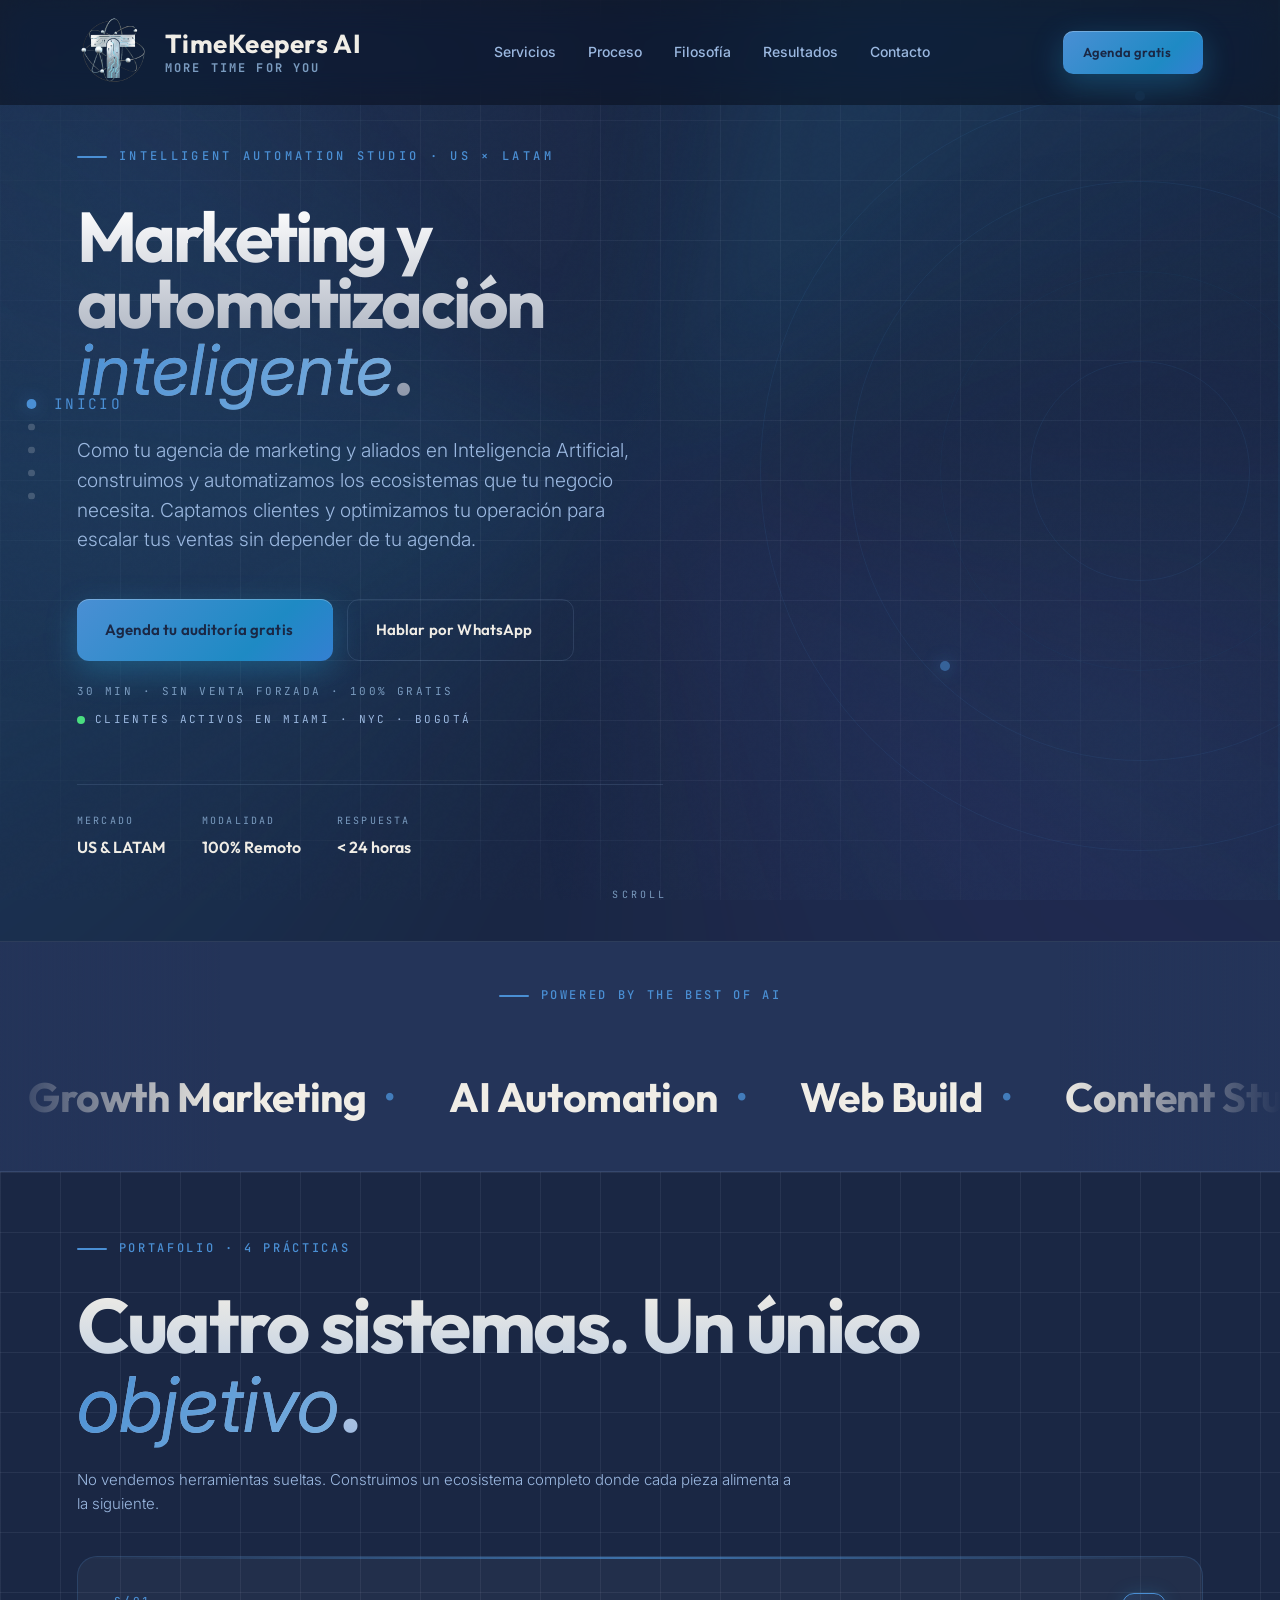
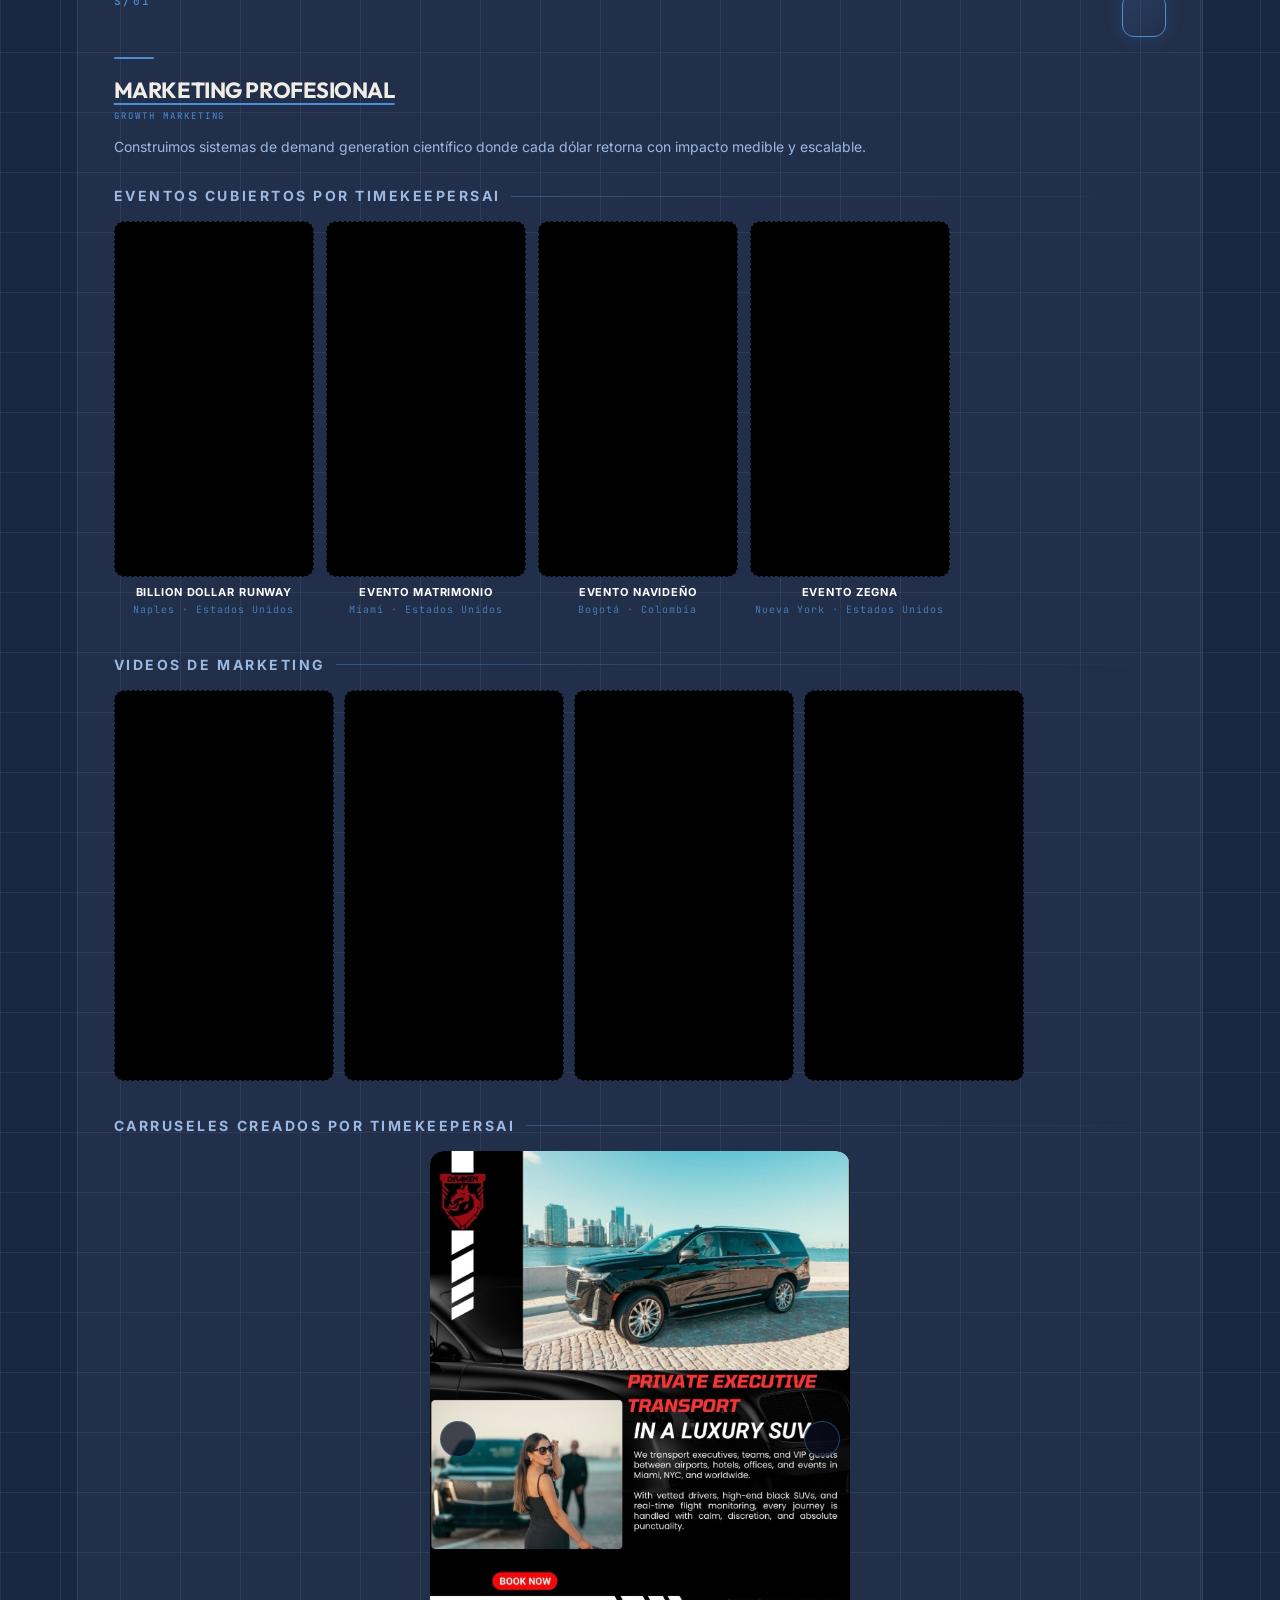
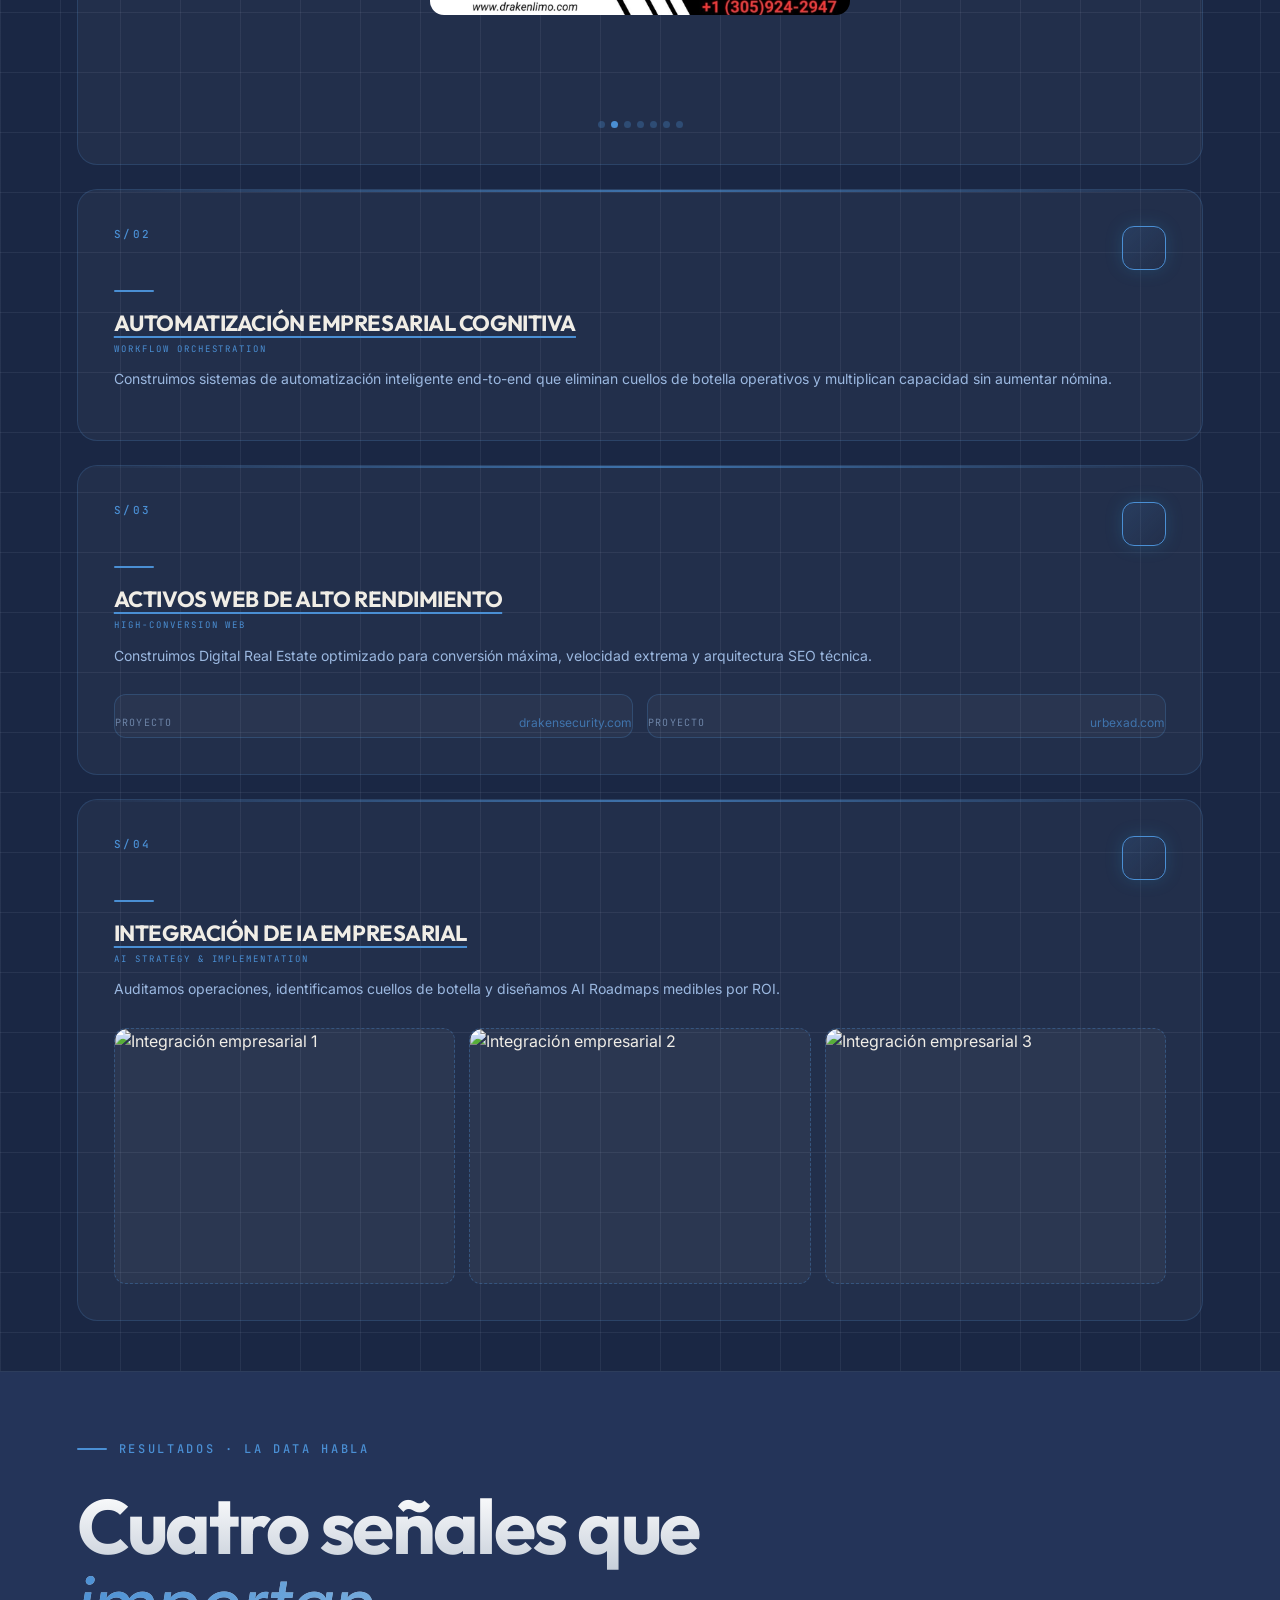
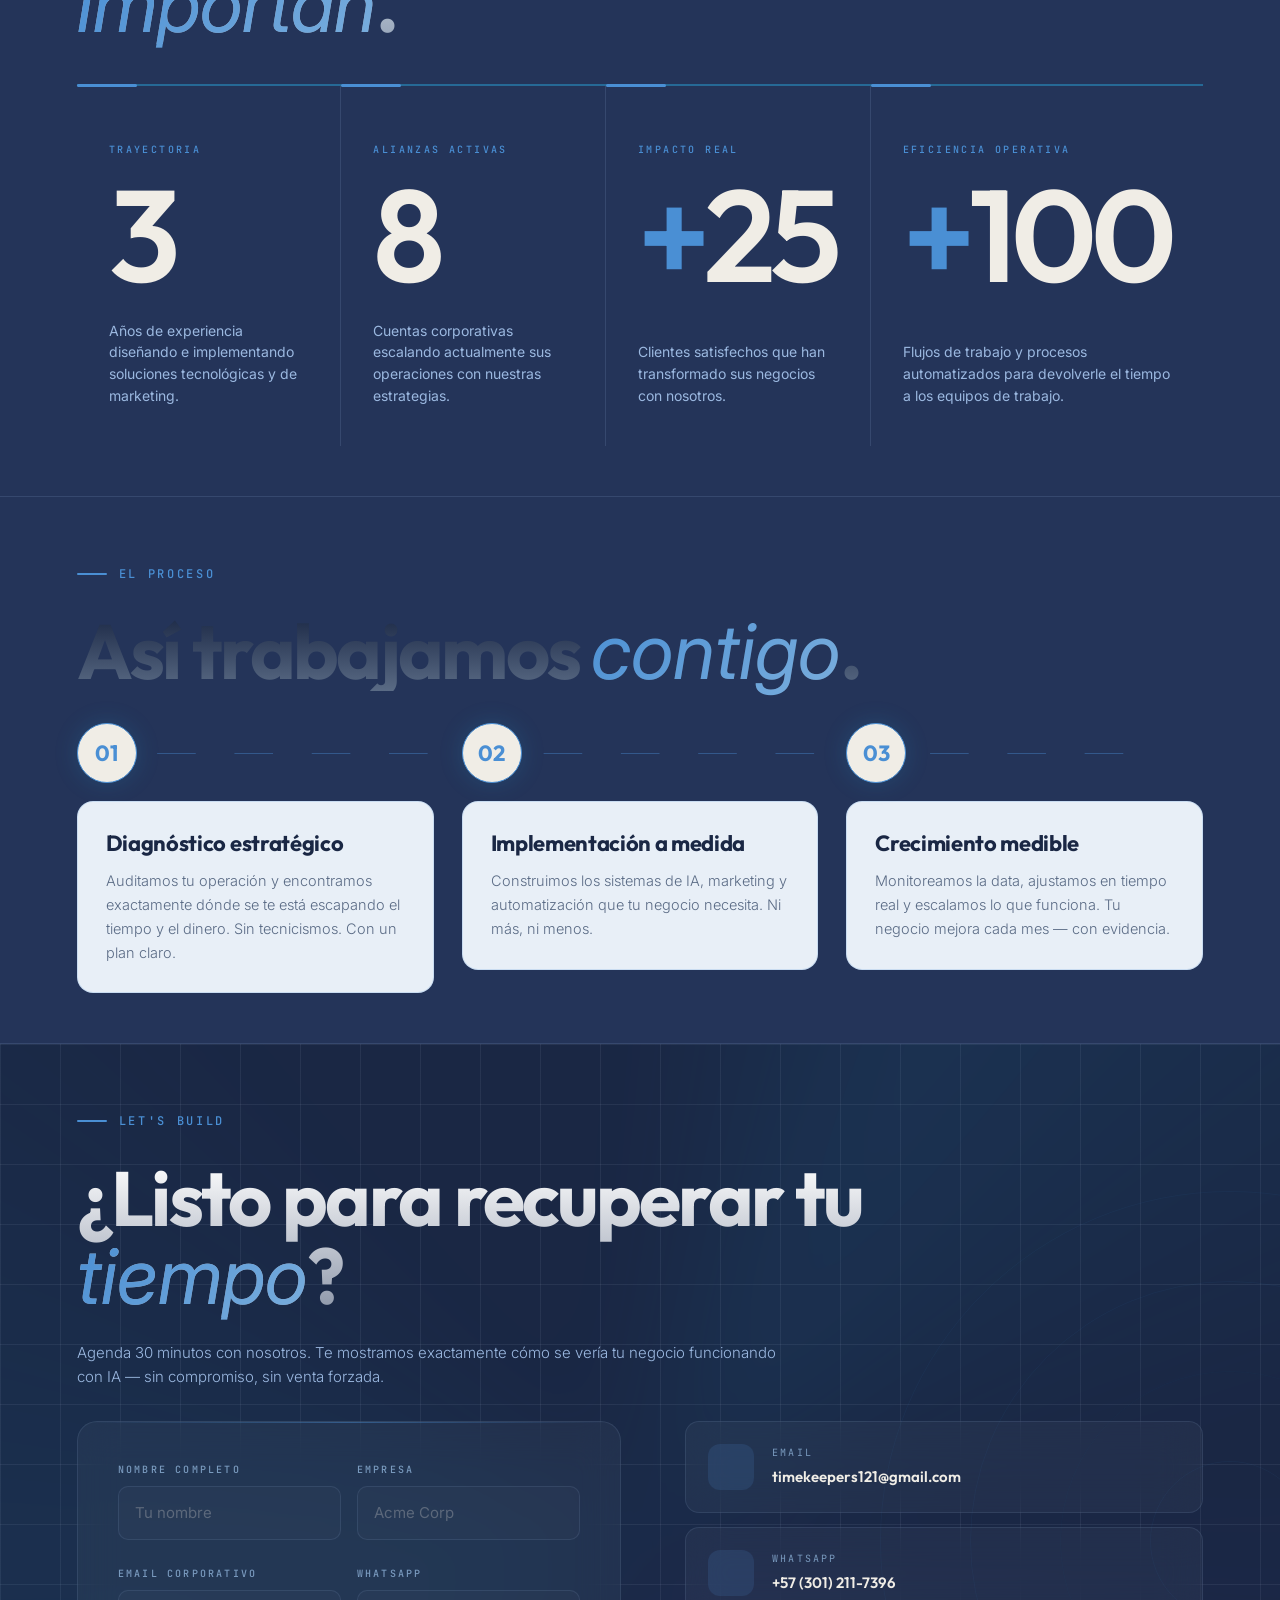
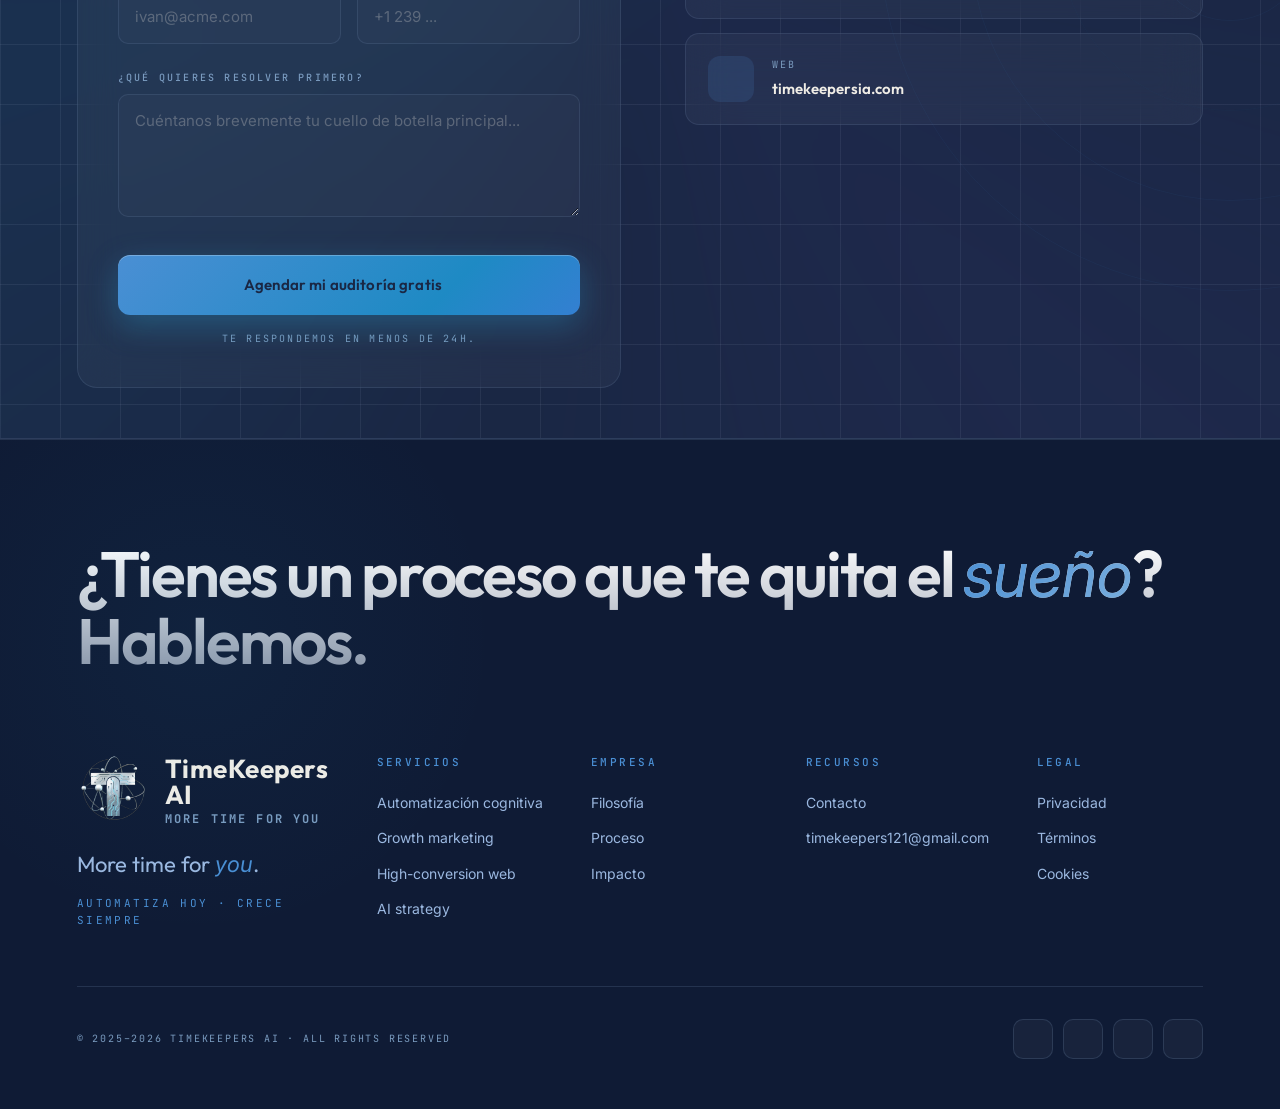
==== index.html @ e173c0ed "Fix: corrige número WhatsApp en formulario y oculta videos faltantes - WhatsApp del formulario actua" ====
﻿<!DOCTYPE html>
<html lang="es">
<head>
<meta charset="UTF-8" />
<meta name="viewport" content="width=device-width, initial-scale=1.0" />
<meta name="theme-color" content="#1A2744" />

<!-- SEO -->
<title>TimeKeepers AI · Marketing y automatización con IA · US × LATAM</title>
<meta name="description" content="Construimos sistemas de IA, automatización y marketing que multiplican ingresos sin aumentar tu nómina. Auditoría gratis." />
<meta name="author" content="TimeKeepers AI" />
<meta name="robots" content="index, follow" />
<meta name="keywords" content="automatización con IA, agentes IA, n8n, marketing IA, growth, CRM, WhatsApp Business, US, LATAM, Miami, NYC, Bogotá" />
<link rel="canonical" href="https://timekeepersia.com/" />

<!-- Open Graph -->
<meta property="og:type" content="website" />
<meta property="og:site_name" content="TimeKeepers AI" />
<meta property="og:title" content="TimeKeepers AI · Marketing y automatización con IA · US × LATAM" />
<meta property="og:description" content="Construimos sistemas de IA, automatización y marketing que multiplican ingresos sin aumentar tu nómina. Auditoría gratis." />
<meta property="og:url" content="https://timekeepersia.com/" />
<!-- TODO: replace og:image with real 1200x630 PNG/JPG showing logo + tagline. Asset path: assets/og-cover.jpg -->
<meta property="og:image" content="https://timekeepersia.com/assets/og-cover.jpg" />
<meta property="og:image:width" content="1200" />
<meta property="og:image:height" content="630" />
<meta property="og:image:alt" content="TimeKeepers AI — Marketing y automatización con IA" />
<meta property="og:locale" content="es_LA" />

<!-- Twitter -->
<meta name="twitter:card" content="summary_large_image" />
<meta name="twitter:title" content="TimeKeepers AI · Marketing y automatización con IA · US × LATAM" />
<meta name="twitter:description" content="Construimos sistemas de IA, automatización y marketing que multiplican ingresos sin aumentar tu nómina. Auditoría gratis." />
<meta name="twitter:image" content="https://timekeepersia.com/assets/og-cover.jpg" />
<meta name="twitter:image:alt" content="TimeKeepers AI — Marketing y automatización con IA" />

<!-- Favicon -->
<link rel="icon" type="image/jpeg" href="assets/logo-mark.jpg" />
<link rel="apple-touch-icon" href="assets/logo-mark.jpg" />

<!-- JSON-LD · Organization -->
<script type="application/ld+json">
{
  "@context": "https://schema.org",
  "@type": "Organization",
  "name": "TimeKeepers AI",
  "alternateName": "TimeKeepers",
  "url": "https://timekeepersia.com",
  "logo": "https://timekeepersia.com/assets/logo-mark.jpg",
  "description": "Intelligent Automation Studio. Sistemas de IA, automatización y marketing que multiplican ingresos sin aumentar nómina. Operación distribuida US × LATAM.",
  "email": "timekeepers121@gmail.com",
  "telephone": "+57-301-211-7396",
  "contactPoint": {
    "@type": "ContactPoint",
    "email": "timekeepers121@gmail.com",
    "telephone": "+57-301-211-7396",
    "contactType": "Sales",
    "availableLanguage": ["es", "en"]
  },
  "areaServed": ["United States", "Latin America"],
  "sameAs": []
}
</script>

<!-- JSON-LD · Services -->
<script type="application/ld+json">
{
  "@context": "https://schema.org",
  "@type": "ItemList",
  "name": "Servicios TimeKeepers AI",
  "itemListElement": [
    {
      "@type": "Service",
      "position": 1,
      "name": "Automatización empresarial cognitiva",
      "description": "Sistemas de automatización inteligente end-to-end que eliminan cuellos de botella operativos y multiplican capacidad sin aumentar nómina.",
      "provider": { "@type": "Organization", "name": "TimeKeepers AI" },
      "areaServed": ["US", "LATAM"]
    },
    {
      "@type": "Service",
      "position": 2,
      "name": "Marketing impulsado por IA",
      "description": "Demand generation científico donde cada dólar retorna con impacto medible y escalable.",
      "provider": { "@type": "Organization", "name": "TimeKeepers AI" },
      "areaServed": ["US", "LATAM"]
    },
    {
      "@type": "Service",
      "position": 3,
      "name": "Activos web de alto rendimiento",
      "description": "Digital Real Estate optimizado para conversión máxima, velocidad extrema y arquitectura SEO técnica.",
      "provider": { "@type": "Organization", "name": "TimeKeepers AI" },
      "areaServed": ["US", "LATAM"]
    },
    {
      "@type": "Service",
      "position": 4,
      "name": "Asesoría para integración de IA",
      "description": "Auditamos operaciones, identificamos cuellos de botella y diseñamos AI Roadmaps medibles por ROI.",
      "provider": { "@type": "Organization", "name": "TimeKeepers AI" },
      "areaServed": ["US", "LATAM"]
    }
  ]
}
</script>

<!-- JSON-LD · FAQPage -->
<script type="application/ld+json">
{
  "@context": "https://schema.org",
  "@type": "FAQPage",
  "mainEntity": [
    {
      "@type": "Question",
      "name": "¿Cuánto cuesta trabajar con TimeKeepers AI?",
      "acceptedAnswer": {
        "@type": "Answer",
        "text": "Depende del sistema que necesites. Tras la auditoría gratuita te damos una propuesta clara con precio cerrado — sin sorpresas, sin letra chica."
      }
    },
    {
      "@type": "Question",
      "name": "¿En cuánto tiempo veo resultados?",
      "acceptedAnswer": {
        "@type": "Answer",
        "text": "La mayoría de nuestros clientes ve los primeros resultados entre la semana 4 y 8. Te entregamos KPIs medibles desde el inicio."
      }
    },
    {
      "@type": "Question",
      "name": "¿Qué pasa si no soy bueno con la tecnología?",
      "acceptedAnswer": {
        "@type": "Answer",
        "text": "Esa es exactamente la idea. Tú no tienes que aprender nada — nosotros operamos los sistemas y tú ves los resultados."
      }
    },
    {
      "@type": "Question",
      "name": "¿Trabajan con empresas pequeñas o solo grandes?",
      "acceptedAnswer": {
        "@type": "Answer",
        "text": "Trabajamos con empresas que tengan claro hacia dónde quieren crecer. Si tienes una operación funcionando y quieres escalar, encajamos."
      }
    },
    {
      "@type": "Question",
      "name": "¿Y si ya tengo una agencia de marketing?",
      "acceptedAnswer": {
        "@type": "Answer",
        "text": "No competimos con tu agencia — la potenciamos. Nuestros sistemas de IA y automatización se integran con lo que ya tienes funcionando."
      }
    }
  ]
}
</script>

<!-- Fonts -->
<link rel="preconnect" href="https://fonts.googleapis.com" />
<link rel="preconnect" href="https://fonts.gstatic.com" crossorigin />
<link rel="preload" as="style" href="https://fonts.googleapis.com/css2?family=Outfit:wght@400;600;700;800&family=Inter:ital,wght@0,300;0,400;0,500;0,600;1,300&family=JetBrains+Mono:wght@400;500;600&display=swap" />
<link href="https://fonts.googleapis.com/css2?family=Outfit:wght@400;600;700;800&family=Inter:ital,wght@0,300;0,400;0,500;0,600;1,300&family=JetBrains+Mono:wght@400;500;600&display=swap" rel="stylesheet" />
<link rel="preload" as="image" href="assets/logo-mark.jpg" />

<!-- Lucide Icons -->
<script src="https://unpkg.com/lucide@latest" defer></script>

<style>
/* =====================================================================
   ROOT TOKENS
   ===================================================================== */
:root {
  /* Backgrounds */
  --dark-core: #1A2744;
  --dark-deeper: #243459;
  --deep-void: #0F1B35;
  --dark-panel: #243459;
  --surface-elevated: #2A3D65;

  /* Accents */
  --tech-cyan: #4A8FD4;
  --tech-cyan-soft: rgba(74, 143, 212, 0.15);
  --tech-cyan-glow: rgba(74, 143, 212, 0.45);
  --cyan-glow: #7AAEDD;
  --electric-violet: #7C5CFF;

  /* Text */
  --pure-light: #F0EDE6;
  --silver-node: #9BB8E0;
  --silver-muted: #7A9BBF;

  /* Lines */
  --grid-line: rgba(200, 210, 230, 0.08);
  --border-subtle: rgba(155, 184, 224, 0.15);

  /* Glass */
  --glass-bg: rgba(255, 255, 255, 0.04);
  --glass-border: rgba(155, 184, 224, 0.12);
  --glass-border-hover: rgba(74, 143, 212, 0.4);
  --glass-bg-elevated: rgba(74, 143, 212, 0.06);

  /* Typography */
  --font-display: 'Outfit', system-ui, sans-serif;
  --font-serif: 'Inter', sans-serif;
  --font-body: 'Inter', system-ui, sans-serif;
  --font-mono: 'JetBrains Mono', monospace;

  /* Extended palette — alternancia de secciones */
  --slate-cyber:  #5A6B85;   /* texto secundario en fondos claros, bordes */
  --soft-silver:  #F0EDE6;   /* crema marfil — secciones claras */
  --deep-slate:   #243459;   /* secciones oscuras alternas */
  --cyan-wash:    #D4DDE8;   /* superficie de cards en fondos claros */
  --card-light:   #E8EFF7;   /* fondo de cards individuales */
  --text-on-light: #5A6B85;  /* texto body sobre fondos claros */
  --title-on-light: #1A2744; /* texto primario sobre fondos claros */

  /* Easing */
  --ease-out-expo: cubic-bezier(0.16, 1, 0.3, 1);
  --ease-out-quart: cubic-bezier(0.25, 1, 0.5, 1);
  --ease-soft: cubic-bezier(0.4, 0, 0.2, 1);
}

/* =====================================================================
   RESET
   ===================================================================== */
*, *::before, *::after { box-sizing: border-box; }
* { margin: 0; padding: 0; }
html { -webkit-text-size-adjust: 100%; }
body {
  font-family: var(--font-body);
  background: var(--dark-core);
  color: var(--pure-light);
  line-height: 1.6;
  overflow-x: hidden;
  -webkit-font-smoothing: antialiased;
  -moz-osx-font-smoothing: grayscale;
  text-rendering: optimizeLegibility;
}
img, svg { display: block; max-width: 100%; }
button { font: inherit; color: inherit; background: none; border: none; cursor: pointer; }
a { color: inherit; text-decoration: none; }
input, textarea, select { font: inherit; color: inherit; }
section { scroll-margin-top: 80px; }

/* =====================================================================
   GLOBAL BACKGROUND LAYERS
   ===================================================================== */
body::before {
  content: '';
  position: fixed; inset: 0;
  background-image:
    linear-gradient(rgba(200, 210, 230, 0.08) 1px, transparent 1px),
    linear-gradient(90deg, rgba(200, 210, 230, 0.08) 1px, transparent 1px);
  background-size: 60px 60px;
  pointer-events: none;
  z-index: 0;
  opacity: 0.85;
  mask-image: radial-gradient(ellipse at center, black 45%, transparent 100%);
  -webkit-mask-image: radial-gradient(ellipse at center, black 45%, transparent 100%);
}
body::after {
  content: '';
  position: fixed; inset: 0;
  background:
    radial-gradient(circle at 12% 18%, rgba(74, 143, 212, 0.10) 0%, transparent 42%),
    radial-gradient(circle at 88% 82%, rgba(74, 143, 212, 0.07) 0%, transparent 45%);
  pointer-events: none;
  z-index: 0;
}
.noise-overlay {
  position: fixed; inset: 0;
  pointer-events: none;
  z-index: 1;
  opacity: 0.03;
  background-image: url("data:image/svg+xml;utf8,<svg viewBox='0 0 200 200' xmlns='http://www.w3.org/2000/svg'><filter id='n'><feTurbulence type='fractalNoise' baseFrequency='0.9' numOctaves='2' stitchTiles='stitch'/></filter><rect width='100%' height='100%' filter='url(%23n)' opacity='0.7'/></svg>");
  mix-blend-mode: overlay;
}

/* =====================================================================
   TYPOGRAPHY HELPERS
   ===================================================================== */
.eyebrow {
  font-family: var(--font-mono);
  font-size: 12px;
  font-weight: 500;
  color: var(--tech-cyan);
  letter-spacing: 0.22em;
  text-transform: uppercase;
  display: inline-flex;
  align-items: center;
  gap: 12px;
  margin-bottom: 28px;
}
.eyebrow::before {
  content: '';
  width: 30px;
  height: 2px;
  background: var(--tech-cyan);
  border-radius: 99px;
}

.section-title {
  font-family: var(--font-display);
  font-weight: 700;
  font-size: clamp(40px, 6vw, 84px);
  line-height: 1.02;
  letter-spacing: -0.035em;
  margin-bottom: 24px;
  background: linear-gradient(180deg, #FFFFFF 0%, #8A94A7 100%);
  -webkit-background-clip: text;
  background-clip: text;
  -webkit-text-fill-color: transparent;
  color: transparent;
}
.section-title .serif-italic {
  font-family: var(--font-serif);
  font-style: italic;
  font-weight: 400;
  background: linear-gradient(135deg, var(--tech-cyan) 0%, var(--cyan-glow) 100%);
  -webkit-background-clip: text;
  background-clip: text;
  -webkit-text-fill-color: transparent;
  letter-spacing: 0;
}

.section-sub {
  font-family: var(--font-body);
  font-size: clamp(15px, 1.1vw, 17px);
  font-weight: 300;
  color: var(--silver-node);
  max-width: 720px;
  line-height: 1.6;
  margin-bottom: 32px;
}

/* =====================================================================
   SLIDE PATTERN (full-height sections)
   ===================================================================== */
.section-slide {
  min-height: auto;
  padding: 60px 6vw 50px;
  display: flex;
  flex-direction: column;
  justify-content: center;
  position: relative;
  border-bottom: 1px solid var(--border-subtle);
}

/* =====================================================================
   BUTTONS
   ===================================================================== */
.btn {
  display: inline-flex;
  align-items: center;
  gap: 12px;
  padding: 18px 28px;
  font-family: var(--font-display);
  font-weight: 600;
  font-size: 15px;
  letter-spacing: 0.01em;
  border-radius: 12px;
  transition: transform 400ms var(--ease-out-expo), box-shadow 400ms var(--ease-out-expo), background 300ms ease, color 300ms ease, border-color 300ms ease;
  position: relative;
  overflow: hidden;
  white-space: nowrap;
  min-height: 48px;
  cursor: pointer;
}
.btn-primary {
  background: linear-gradient(135deg, var(--tech-cyan) 0%, #1E8AC4 70%, var(--electric-violet) 200%);
  color: var(--dark-core);
  box-shadow:
    0 10px 32px rgba(40, 168, 223, 0.3),
    inset 0 1px 0 rgba(255, 255, 255, 0.25);
  will-change: transform;
}
.btn-primary::before {
  content: '';
  position: absolute; inset: 0;
  background: linear-gradient(90deg, transparent, rgba(255, 255, 255, 0.25), transparent);
  transform: translateX(-100%);
  transition: transform 0.7s ease;
}
.btn-primary:hover::before { transform: translateX(100%); }
.btn-primary:hover {
  box-shadow:
    0 18px 50px rgba(40, 168, 223, 0.5),
    0 0 60px rgba(124, 92, 255, 0.18),
    inset 0 1px 0 rgba(255, 255, 255, 0.3);
}
.btn-primary svg { width: 18px; height: 18px; transition: transform 0.3s var(--ease-out-expo); }
.btn-primary:hover svg { transform: translateX(4px); }

.btn-secondary {
  background: transparent;
  color: var(--pure-light);
  border: 1px solid var(--border-subtle);
}
.btn-secondary:hover {
  border-color: var(--tech-cyan);
  color: var(--tech-cyan);
  background: rgba(40, 168, 223, 0.04);
}
.btn-secondary svg { width: 16px; height: 16px; }

.btn-compact {
  padding: 11px 20px;
  font-size: 13px;
  border-radius: 10px;
  min-height: 40px;
}

/* =====================================================================
   NAVBAR
   ===================================================================== */
.nav {
  position: fixed;
  top: 0; left: 0; right: 0;
  z-index: 100;
  display: flex;
  align-items: center;
  justify-content: space-between;
  padding: 16px 6vw;
  background: rgba(11, 15, 25, 0.55);
  backdrop-filter: blur(16px) saturate(140%);
  -webkit-backdrop-filter: blur(16px) saturate(140%);
  border-bottom: 1px solid transparent;
  transition: padding 300ms var(--ease-soft), background 300ms ease, border-color 300ms ease;
}
.nav.scrolled {
  padding: 10px 6vw;
  background: rgba(11, 15, 25, 0.85);
  backdrop-filter: blur(24px) saturate(160%);
  -webkit-backdrop-filter: blur(24px) saturate(160%);
  border-bottom-color: var(--glass-border);
}
.nav-logo {
  display: flex;
  align-items: center;
  gap: 16px;
  font-family: var(--font-display);
  font-weight: 700;
  font-size: 26px;
  letter-spacing: 0.02em;
}
.nav-logo .logo-mark {
  width: 72px; height: 72px;
  border-radius: 14px;
  background: transparent;
  border: none;
  display: grid; place-items: center;
  position: relative;
  overflow: visible;
  transition: opacity 0.3s ease;
  flex-shrink: 0;
}
.nav-logo .logo-mark img {
  width: 72px; height: 72px;
  object-fit: contain;
  display: block;
}
.nav-logo .logo-mark::after {
  content: '';
  position: absolute;
  inset: -1px;
  background: linear-gradient(135deg, transparent, var(--tech-cyan-soft), transparent);
  opacity: 0;
  transition: opacity 0.3s ease;
  pointer-events: none;
}
.nav-logo:hover .logo-mark {
  box-shadow: 0 0 22px rgba(40, 168, 223, 0.35), inset 0 1px 0 rgba(255, 255, 255, 0.08);
  border-color: var(--cyan-glow);
}
.nav-logo:hover .logo-mark::after { opacity: 1; }
.nav-logo .brand-text { display: flex; flex-direction: column; line-height: 1; }
.nav-logo .brand-text .brand { color: var(--pure-light); }
.nav-logo .brand-text .brand-tag {
  font-family: var(--font-mono);
  font-size: 12px;
  color: var(--silver-muted);
  letter-spacing: 0.18em;
  text-transform: uppercase;
  margin-top: 5px;
}

.nav-links {
  display: flex;
  align-items: center;
  gap: 32px;
  list-style: none;
}
.nav-link {
  position: relative;
  font-family: var(--font-body);
  font-size: 14px;
  font-weight: 500;
  color: var(--silver-node);
  padding: 6px 0;
  transition: color 200ms ease;
}
.nav-link::after {
  content: '';
  position: absolute;
  left: 0; bottom: 0;
  width: 100%; height: 1px;
  background: var(--tech-cyan);
  transform: scaleX(0);
  transform-origin: left;
  transition: transform 0.4s var(--ease-out-expo);
}
.nav-link:hover { color: var(--pure-light); }
.nav-link:hover::after { transform: scaleX(1); }

.nav-cta-wrap { display: flex; align-items: center; gap: 12px; }

/* Mobile toggle */
.nav-toggle {
  display: none;
  width: 40px; height: 40px;
  border-radius: 8px;
  border: 1px solid var(--border-subtle);
  flex-direction: column; align-items: center; justify-content: center;
  gap: 5px;
  background: transparent;
}
.nav-toggle span {
  width: 18px; height: 1.5px;
  background: var(--pure-light);
  transition: transform 0.3s ease, opacity 0.3s ease;
}
.nav-toggle.open span:nth-child(1) { transform: translateY(6.5px) rotate(45deg); }
.nav-toggle.open span:nth-child(2) { opacity: 0; }
.nav-toggle.open span:nth-child(3) { transform: translateY(-6.5px) rotate(-45deg); }

@media (max-width: 1024px) {
  .nav-links { display: none; position: fixed; top: 64px; right: 16px; left: 16px;
    flex-direction: column; align-items: stretch; gap: 4px;
    padding: 16px; background: rgba(11, 15, 25, 0.96);
    border: 1px solid var(--glass-border); border-radius: 14px;
    backdrop-filter: blur(24px); -webkit-backdrop-filter: blur(24px);
  }
  .nav-links.open { display: flex; }
  .nav-link { padding: 14px 12px; font-size: 16px; }
  .nav-link::after { display: none; }
  .nav-toggle { display: flex; }
  .nav-cta-wrap .btn-compact { display: none; }
}

/* =====================================================================
   SCROLL PROGRESS (right side)
   ===================================================================== */
.scroll-progress {
  position: fixed;
  top: 0; right: 0;
  width: 2px; height: 100vh;
  background: rgba(40, 168, 223, 0.06);
  z-index: 90;
  pointer-events: none;
}
.scroll-progress-bar {
  width: 100%;
  height: 100%;
  background: linear-gradient(180deg, var(--tech-cyan) 0%, var(--cyan-glow) 100%);
  transform-origin: top;
  transform: scaleY(0);
  box-shadow: 0 0 8px var(--tech-cyan-glow);
  transition: transform 80ms linear;
}

/* =====================================================================
   SECTION DOTS (left side, desktop only)
   ===================================================================== */
.section-dots {
  position: fixed;
  left: 28px; top: 50%;
  transform: translateY(-50%);
  z-index: 80;
  display: none;
  flex-direction: column;
  gap: 16px;
}
@media (min-width: 1280px) { .section-dots { display: flex; } }
.section-dot {
  position: relative;
  width: 7px; height: 7px;
  border-radius: 50%;
  background: rgba(255, 255, 255, 0.18);
  border: 1px solid transparent;
  transition: all 0.35s var(--ease-out-expo);
}
.section-dot::after {
  content: attr(data-label);
  position: absolute;
  left: 18px; top: 50%;
  transform: translateY(-50%) translateX(-4px);
  font-family: var(--font-mono);
  font-size: 10px;
  color: var(--silver-muted);
  letter-spacing: 0.18em;
  text-transform: uppercase;
  white-space: nowrap;
  opacity: 0;
  transition: opacity 0.3s ease, transform 0.3s var(--ease-out-expo);
  pointer-events: none;
}
.section-dot:hover { background: var(--silver-node); }
.section-dot:hover::after { opacity: 1; transform: translateY(-50%) translateX(0); }
.section-dot.active {
  background: var(--tech-cyan);
  transform: scale(1.45);
  box-shadow: 0 0 12px var(--tech-cyan-glow);
}
.section-dot.active::after { opacity: 1; transform: translateY(-50%) translateX(0); color: var(--tech-cyan); }

/* =====================================================================
   HERO
   ===================================================================== */
.hero {
  min-height: 100vh;
  padding: 140px 6vw 80px;
  display: flex;
  flex-direction: column;
  justify-content: center;
  position: relative;
  overflow: hidden;
  border-bottom: 1px solid var(--border-subtle);
}

/* Hero video — right half, full video visible, only left edge diffused */
.hero-video {
  position: absolute;
  top: 50%; right: 0;
  transform: translateY(-50%);
  width: 52%;
  height: auto;
  object-fit: contain;
  z-index: 2;
  opacity: 0.90;
  pointer-events: none;
  /* Only fade the left edge to blend with background */
  -webkit-mask-image: linear-gradient(
    to right,
    transparent 0%,
    black 14%,
    black 100%
  );
  mask-image: linear-gradient(
    to right,
    transparent 0%,
    black 14%,
    black 100%
  );
}
.hero-video-overlay {
  position: absolute;
  inset: 0;
  z-index: 1;
  pointer-events: none;
}
@media (max-width: 900px) {
  .hero-video {
    top: auto; bottom: 0;
    transform: none;
    width: 100%;
    opacity: 0.25;
    -webkit-mask-image: linear-gradient(to bottom, transparent 0%, black 20%, black 100%);
    mask-image: linear-gradient(to bottom, transparent 0%, black 20%, black 100%);
  }
}
@media (prefers-reduced-motion: reduce) {
  .hero-video { display: none; }
}

/* Aurora cone (animated) */
.hero-aurora {
  position: absolute;
  inset: -30%;
  background:
    conic-gradient(from 0deg at 50% 50%,
      transparent 0%,
      rgba(40, 168, 223, 0.16) 8%,
      transparent 22%,
      rgba(124, 92, 255, 0.08) 38%,
      transparent 55%,
      rgba(40, 168, 223, 0.14) 72%,
      transparent 90%);
  filter: blur(60px);
  animation: spinAurora 25s linear infinite;
  pointer-events: none;
  z-index: 0;
  opacity: 0.85;
}
@keyframes spinAurora { to { transform: rotate(360deg); } }

/* Cursor spotlight */
.hero-spotlight {
  position: absolute; inset: 0;
  background: radial-gradient(420px circle at var(--mx, 50%) var(--my, 45%),
    rgba(40, 168, 223, 0.14) 0%, transparent 70%);
  pointer-events: none;
  z-index: 1;
  transition: opacity 0.4s ease;
  opacity: 0;
}
.hero:hover .hero-spotlight { opacity: 1; }

/* Orbital rings (heredados del brand book) */
.cover-orbit {
  position: absolute;
  right: -240px; top: 50%;
  transform: translateY(-50%);
  width: 760px; height: 760px;
  pointer-events: none;
  z-index: 3;
  opacity: 0.55;
}
.cover-orbit .ring {
  position: absolute; inset: 0;
  border: 1px solid var(--tech-cyan);
  border-radius: 50%;
  opacity: 0.18;
}
.cover-orbit .ring:nth-child(1) { animation: rotate 30s linear infinite; }
.cover-orbit .ring:nth-child(2) { inset: 90px; animation: rotate 40s linear reverse infinite; }
.cover-orbit .ring:nth-child(3) { inset: 180px; animation: rotate 22s linear infinite; border-color: rgba(40, 168, 223, 0.42); }
.cover-orbit .ring:nth-child(4) { inset: 270px; animation: rotate 50s linear reverse infinite; }
.cover-orbit .node {
  position: absolute;
  width: 10px; height: 10px;
  border-radius: 50%;
  background: var(--tech-cyan);
  box-shadow: 0 0 18px var(--tech-cyan);
}
.cover-orbit .node.n1 { top: 0; left: 50%; transform: translateX(-50%); }
.cover-orbit .node.n2 { top: 90px; right: 90px; }
.cover-orbit .node.n3 { bottom: 180px; left: 180px; }
@keyframes rotate { to { transform: rotate(360deg); } }

.hero-inner {
  position: relative;
  z-index: 2;
  max-width: 52%;
  width: 100%;
  margin: 0;
}
@media (max-width: 900px) {
  .hero-inner { max-width: 100%; }
}
.hero-eyebrow {
  font-family: var(--font-mono);
  font-size: 12px;
  font-weight: 500;
  color: var(--tech-cyan);
  letter-spacing: 0.28em;
  text-transform: uppercase;
  display: inline-flex;
  align-items: center;
  gap: 12px;
  margin-bottom: 36px;
}
.hero-eyebrow::before {
  content: '';
  width: 30px;
  height: 2px;
  background: var(--tech-cyan);
  border-radius: 99px;
}
.hero-title {
  font-family: var(--font-display);
  font-weight: 700;
  font-size: clamp(40px, 5.5vw, 88px);
  line-height: 0.95;
  letter-spacing: -0.04em;
  margin-bottom: 32px;
  max-width: 100%;
  background: linear-gradient(180deg, #FFFFFF 0%, #8A94A7 100%);
  -webkit-background-clip: text;
  background-clip: text;
  -webkit-text-fill-color: transparent;
  color: transparent;
}
.hero-title .serif-italic {
  font-family: var(--font-serif);
  font-style: italic;
  font-weight: 400;
  background: linear-gradient(135deg, var(--tech-cyan) 0%, var(--cyan-glow) 100%);
  -webkit-background-clip: text;
  background-clip: text;
  -webkit-text-fill-color: transparent;
  letter-spacing: 0;
}
.hero-subtitle {
  font-family: var(--font-body);
  font-size: clamp(18px, 1.5vw, 22px);
  line-height: 1.55;
  font-weight: 300;
  color: var(--silver-node);
  max-width: 640px;
  margin-bottom: 44px;
}
.hero-ctas {
  display: flex; flex-wrap: wrap; gap: 14px;
  margin-bottom: 22px;
}
.hero-badges {
  display: flex;
  flex-wrap: wrap;
  gap: 10px 22px;
  align-items: center;
  margin-bottom: 56px;
}
.hero-microcopy {
  font-family: var(--font-mono);
  font-size: 11px;
  letter-spacing: 0.22em;
  text-transform: uppercase;
  color: var(--silver-muted);
  display: inline-flex;
  align-items: center;
  gap: 10px;
}
.hero-microcopy-active { color: var(--silver-node); }
.hero-microcopy-active .status-dot {
  width: 8px; height: 8px;
  border-radius: 50%;
  background: #4ADE80;
  box-shadow: 0 0 0 0 rgba(74, 222, 128, 0.65);
  animation: pulseDot 2.2s ease-out infinite;
  flex-shrink: 0;
}
@keyframes pulseDot {
  0% { box-shadow: 0 0 0 0 rgba(74, 222, 128, 0.6); }
  70% { box-shadow: 0 0 0 8px rgba(74, 222, 128, 0); }
  100% { box-shadow: 0 0 0 0 rgba(74, 222, 128, 0); }
}

.hero-meta {
  display: flex;
  flex-wrap: wrap;
  gap: 36px;
  padding-top: 28px;
  border-top: 1px solid var(--border-subtle);
  max-width: 720px;
}
.hero-meta-item { display: flex; flex-direction: column; gap: 6px; }
.hero-meta-item .label {
  font-family: var(--font-mono);
  font-size: 10px;
  color: var(--silver-muted);
  letter-spacing: 0.22em;
  text-transform: uppercase;
}
.hero-meta-item .value {
  font-family: var(--font-display);
  font-size: 16px;
  font-weight: 600;
  color: var(--pure-light);
}

.hero-scroll {
  position: absolute;
  bottom: 28px; left: 50%;
  transform: translateX(-50%);
  font-family: var(--font-mono);
  font-size: 10px;
  letter-spacing: 0.32em;
  color: var(--silver-muted);
  display: flex; flex-direction: column; align-items: center;
  gap: 10px;
  z-index: 3;
  animation: bounce 2.4s ease-in-out infinite;
}
@keyframes bounce {
  0%, 100% { transform: translate(-50%, 0); opacity: 0.7; }
  50% { transform: translate(-50%, -8px); opacity: 1; }
}
.hero-scroll svg { width: 14px; height: 14px; color: var(--tech-cyan); }

@media (max-width: 768px) {
  .cover-orbit { display: none; }
  .hero-title { font-size: clamp(46px, 11vw, 72px); }
  .hero-ctas .btn { width: 100%; justify-content: center; }
}

/* =====================================================================
   STACK MARQUEE
   ===================================================================== */
.stack-marquee {
  padding: 44px 0 40px;
  border-bottom: 1px solid var(--border-subtle);
  background: var(--deep-slate);
  position: relative;
  overflow: hidden;
}
.stack-marquee::before, .stack-marquee::after {
  content: '';
  position: absolute; top: 0; bottom: 0; width: 220px; z-index: 2;
  pointer-events: none;
}
.stack-marquee::before { left: 0; background: linear-gradient(90deg, var(--deep-slate), transparent); }
.stack-marquee::after { right: 0; background: linear-gradient(-90deg, var(--deep-slate), transparent); }

.stack-eyebrow {
  text-align: center;
  margin-bottom: 32px;
  display: flex;
  justify-content: center;
}
.marquee-track {
  display: flex;
  gap: 56px;
  width: max-content;
  animation: scrollX 38s linear infinite;
  align-items: center;
  padding: 0 28px;
}
.marquee-track:hover { animation-play-state: paused; }
@keyframes scrollX {
  from { transform: translateX(0); }
  to { transform: translateX(-50%); }
}
.marquee-item {
  display: inline-flex;
  align-items: center;
  gap: 20px;
  font-family: var(--font-display);
  font-weight: 700;
  font-size: clamp(28px, 3.2vw, 48px);
  letter-spacing: -0.01em;
  color: var(--pure-light);
  transition: color 250ms ease;
  white-space: nowrap;
}
.marquee-item:hover { color: var(--tech-cyan); }
.marquee-sep {
  color: var(--tech-cyan);
  font-size: clamp(28px, 3.2vw, 48px);
  opacity: 0.8;
}

/* =====================================================================
   PROBLEM
   ===================================================================== */
.problem {
  background: var(--deep-void);
  align-items: flex-start;
}
.problem-wrap { max-width: 1080px; }
.problem-desc {
  font-family: var(--font-body);
  font-size: clamp(18px, 1.5vw, 22px);
  line-height: 1.65;
  font-weight: 300;
  color: var(--silver-node);
  max-width: 760px;
  margin-bottom: 56px;
}
.problem-close {
  position: relative;
  font-family: var(--font-display);
  font-weight: 600;
  font-size: clamp(22px, 2.4vw, 32px);
  line-height: 1.3;
  letter-spacing: -0.015em;
  color: var(--tech-cyan);
  padding-top: 32px;
  max-width: 760px;
}
.problem-close::before {
  content: '';
  position: absolute; top: 0; left: 0;
  width: 60px; height: 1px;
  background: var(--tech-cyan);
}

/* =====================================================================
   SERVICES (4 cards — horizontal layout)
   ===================================================================== */
.services-wrap { max-width: 1400px; margin: 0 auto; width: 100%; }
.services-head { max-width: 880px; }

/* Desktop: 4 columns side-by-side */
.services-grid {
  display: grid;
  grid-template-columns: repeat(4, 1fr);
  gap: 16px;
  margin-top: 16px;
}

/* Tablet & Mobile: horizontal scroll carousel */
@media (max-width: 1024px) {
  .services-grid {
    display: flex;
    flex-direction: row;
    overflow-x: auto;
    scroll-snap-type: x mandatory;
    gap: 14px;
    padding-bottom: 16px;
    -webkit-overflow-scrolling: touch;
    scrollbar-width: none;
  }
  .services-grid::-webkit-scrollbar { display: none; }
  .services-grid .service-card,
  .services-grid a.service-card {
    flex: 0 0 80vw;
    max-width: 340px;
    scroll-snap-align: start;
  }
}
@media (max-width: 480px) {
  .services-grid .service-card,
  .services-grid a.service-card {
    flex: 0 0 88vw;
    max-width: 300px;
  }
}

/* Scroll hint — only visible on touch/mobile */
.services-scroll-hint {
  display: none;
  font-family: var(--font-mono);
  font-size: 10px;
  letter-spacing: 0.18em;
  text-transform: uppercase;
  color: var(--silver-muted);
  margin-bottom: 10px;
}
@media (max-width: 1024px) { .services-scroll-hint { display: block; } }

/* ---- SERVICES SECTION — Dark hero style + grid ---- */
.services.section-slide {
  background: var(--dark-core);   /* #1A2744 */
  position: relative;
}
.services.section-slide::before {
  content: '';
  position: absolute; inset: 0;
  background-image:
    linear-gradient(rgba(200, 210, 230, 0.08) 1px, transparent 1px),
    linear-gradient(90deg, rgba(200, 210, 230, 0.08) 1px, transparent 1px);
  background-size: 60px 60px;
  pointer-events: none;
  z-index: 0;
}
.services .eyebrow { color: var(--tech-cyan); }
.services .section-title {
  background: linear-gradient(180deg, var(--pure-light) 0%, var(--silver-node) 100%);
  -webkit-background-clip: text;
  background-clip: text;
  -webkit-text-fill-color: transparent;
  color: transparent;
}
.services .section-sub { color: var(--silver-node); }
.services .services-wrap { position: relative; z-index: 1; }

/* ---- SERVICE CARDS — full-width vertical layout ---- */
.services-grid {
  display: flex !important;
  flex-direction: column !important;
  gap: 24px !important;
  margin-top: 40px;
}
.service-card {
  background: rgba(255,255,255,0.04) !important;
  border: 1px solid rgba(74,143,212,0.2) !important;
  border-radius: 20px !important;
  padding: 36px !important;
  box-shadow: none !important;
  width: 100% !important;
  max-width: 100% !important;
  flex: none !important;
}
.service-card:hover {
  border-color: rgba(74,143,212,0.5) !important;
  box-shadow: 0 0 40px rgba(74,143,212,0.08) !important;
}
.service-card h3 {
  color: var(--pure-light) !important;
  font-size: 22px !important;
}
.service-card p { color: var(--silver-node) !important; font-size: 14px !important; }
.service-card .service-category { color: var(--tech-cyan) !important; }

/* Media grid dentro de las cards */
.svc-media-grid {
  display: grid;
  gap: 14px;
  margin-top: 28px;
}
.svc-media-grid.cols-3 { grid-template-columns: repeat(3, 1fr); }
.svc-media-grid.cols-2 { grid-template-columns: repeat(2, 1fr); }
@media (max-width: 900px) {
  .svc-media-grid.cols-3,
  .svc-media-grid.cols-2 { grid-template-columns: 1fr; }
}

/* Placeholder de video */
.svc-video-slot {
  position: relative;
  aspect-ratio: 16 / 9;
  background: rgba(255,255,255,0.04);
  border: 1px dashed rgba(74,143,212,0.35);
  border-radius: 12px;
  overflow: hidden;
  display: flex;
  flex-direction: column;
  align-items: center;
  justify-content: center;
  gap: 10px;
}
.svc-video-slot video {
  position: absolute; inset: 0;
  width: 100%; height: 100%;
  object-fit: contain;
  background: #000;
  border-radius: 12px;
}
.svc-video-slot .slot-label {
  font-family: var(--font-mono);
  font-size: 10px;
  letter-spacing: 0.18em;
  text-transform: uppercase;
  color: var(--silver-node);
  opacity: 0.6;
  text-align: center;
  padding: 0 12px;
  pointer-events: none;
}
.svc-video-slot i { color: var(--tech-cyan); opacity: 0.5; }

/* Videos marketing: fila horizontal compacta */
.svc-media-grid.mkt-row {
  display: flex;
  flex-direction: row;
  gap: 10px;
  margin-top: 8px;
  overflow-x: auto;
  padding-bottom: 6px;
  -webkit-overflow-scrolling: touch;
  scroll-snap-type: x mandatory;
  scrollbar-width: none;
}
.svc-media-grid.mkt-row::-webkit-scrollbar { display: none; }
.svc-media-grid.mkt-row .svc-video-slot {
  flex: 0 0 auto;
  width: 220px;
  aspect-ratio: 9 / 16;
  height: unset;
  border-radius: 10px;
  background: #000;
  scroll-snap-align: start;
}
@media (max-width: 900px) {
  .svc-media-grid.mkt-row .svc-video-slot { width: 160px; }
}
@media (max-width: 600px) {
  .svc-media-grid.mkt-row .svc-video-slot { width: 130px; }
}

/* Títulos de bloque dentro de service-card */
.svc-block-title {
  font-size: 13px;
  font-weight: 700;
  letter-spacing: 0.18em;
  text-transform: uppercase;
  color: var(--tech-cyan);
  margin-top: 28px;
  margin-bottom: 14px;
  display: flex;
  align-items: center;
  gap: 10px;
}
.svc-block-title::after {
  content: '';
  flex: 1;
  height: 1px;
  background: linear-gradient(90deg, rgba(74,143,212,0.4), transparent);
}

/* Grid de eventos con label debajo */
.svc-eventos-grid {
  display: flex;
  flex-direction: row;
  gap: 12px;
  overflow-x: auto;
  padding-bottom: 8px;
  -webkit-overflow-scrolling: touch;
  scroll-snap-type: x mandatory;
  scrollbar-width: none;
}
.svc-eventos-grid::-webkit-scrollbar { display: none; }

.svc-evento-item {
  flex: 0 0 auto;
  width: 200px;
  scroll-snap-align: start;
  display: flex;
  flex-direction: column;
  gap: 8px;
}
.svc-evento-item .svc-video-slot {
  width: 100%;
  aspect-ratio: 9 / 16;
  height: unset;
  background: #000;
  border-radius: 10px;
}
.svc-evento-label {
  text-align: center;
  padding: 0 2px;
}
.svc-evento-label strong {
  display: block;
  font-size: 11px;
  font-weight: 700;
  letter-spacing: 0.08em;
  text-transform: uppercase;
  color: #fff;
  line-height: 1.4;
}
.svc-evento-label span {
  display: block;
  font-family: var(--font-mono);
  font-size: 10px;
  letter-spacing: 0.1em;
  color: var(--tech-cyan);
  opacity: 0.8;
  margin-top: 2px;
}
@media (max-width: 900px) {
  .svc-evento-item { width: 155px; }
}
@media (max-width: 600px) {
  .svc-evento-item { width: 125px; }
}

/* Etiqueta sobre el carrusel */
.svc-carousel-label {
  font-size: 13px;
  font-weight: 700;
  letter-spacing: 0.18em;
  text-transform: uppercase;
  color: var(--tech-cyan);
  margin-top: 28px;
  margin-bottom: 14px;
  display: flex;
  align-items: center;
  gap: 10px;
}
.svc-carousel-label::after {
  content: '';
  flex: 1;
  height: 1px;
  background: linear-gradient(90deg, rgba(74,143,212,0.4), transparent);
}

/* Carrusel de imágenes marketing */
.svc-carousel {
  position: relative;
  margin-top: 0;
  overflow: hidden;
  border-radius: 14px;
  touch-action: pan-y;
  user-select: none;
  -webkit-user-select: none;
  max-width: 420px;
  margin-left: auto;
  margin-right: auto;
}
.svc-carousel-track {
  display: flex;
  transition: transform 0.45s cubic-bezier(0.4,0,0.2,1);
  will-change: transform;
}
.svc-carousel-slide {
  flex: 0 0 100%;
  overflow: hidden;
  border-radius: 14px;
  background: transparent;
  border: none;
}
.svc-carousel-slide img {
  width: 100%;
  height: auto;
  display: block;
  border-radius: 14px;
  object-fit: unset;
  background: #000;
  display: block;
  pointer-events: none;
}
.svc-carousel-btn {
  position: absolute;
  top: 50%; transform: translateY(-50%);
  background: rgba(10,14,30,0.75);
  border: 1px solid rgba(74,143,212,0.4);
  color: var(--tech-cyan);
  width: 36px; height: 36px;
  border-radius: 50%;
  cursor: pointer;
  display: flex; align-items: center; justify-content: center;
  z-index: 2;
  transition: background 0.2s;
  -webkit-tap-highlight-color: transparent;
}
.svc-carousel-btn:hover { background: rgba(74,143,212,0.25); }
.svc-carousel-btn.prev { left: 10px; }
.svc-carousel-btn.next { right: 10px; }
@media (max-width: 600px) {
  .svc-carousel-btn { width: 30px; height: 30px; }
  .svc-carousel-btn.prev { left: 6px; }
  .svc-carousel-btn.next { right: 6px; }
}
.svc-carousel-dots {
  display: flex; justify-content: center; gap: 6px;
  margin-top: 10px;
  flex-wrap: wrap;
  padding: 0 4px;
}
.svc-carousel-dots span {
  width: 7px; height: 7px;
  border-radius: 50%;
  background: rgba(74,143,212,0.3);
  cursor: pointer;
  transition: background 0.2s;
  -webkit-tap-highlight-color: transparent;
}
.svc-carousel-dots span.active { background: var(--tech-cyan); }

/* Placeholder de imagen */
.svc-img-slot {
  position: relative;
  aspect-ratio: 4 / 3;
  background: rgba(255,255,255,0.04);
  border: 1px dashed rgba(74,143,212,0.35);
  border-radius: 12px;
  overflow: hidden;
  display: flex;
  flex-direction: column;
  align-items: center;
  justify-content: center;
  gap: 10px;
}
.svc-img-slot img {
  position: absolute; inset: 0;
  width: 100%; height: 100%;
  object-fit: cover;
  border-radius: 12px;
}
.svc-img-slot .slot-label {
  font-family: var(--font-mono);
  font-size: 10px;
  letter-spacing: 0.18em;
  text-transform: uppercase;
  color: var(--silver-node);
  opacity: 0.6;
  text-align: center;
  padding: 0 12px;
}
.svc-img-slot i { color: var(--tech-cyan); opacity: 0.5; }

/* Tarjetas de portfolio web */
.svc-web-grid {
  display: grid;
  grid-template-columns: repeat(2, 1fr);
  gap: 14px;
  margin-top: 28px;
}
@media (max-width: 768px) { .svc-web-grid { grid-template-columns: 1fr; } }
.svc-web-card {
  border: 1px solid rgba(74,143,212,0.25);
  border-radius: 12px;
  overflow: hidden;
  background: rgba(255,255,255,0.03);
  transition: border-color 0.3s ease, transform 0.3s ease;
}
.svc-web-card:hover { border-color: var(--tech-cyan); transform: translateY(-3px); }
.svc-web-preview {
  aspect-ratio: 16 / 9;
  background: rgba(255,255,255,0.04);
  border-bottom: 1px solid rgba(74,143,212,0.15);
  display: flex; align-items: center; justify-content: center;
  overflow: hidden;
  position: relative;
}
.svc-web-preview video {
  width: 100%; height: 100%; object-fit: cover; position: absolute; inset: 0;
}
.svc-web-preview .slot-label {
  font-family: var(--font-mono);
  font-size: 10px;
  letter-spacing: 0.15em;
  text-transform: uppercase;
  color: var(--silver-node);
  opacity: 0.5;
}
.svc-web-info {
  padding: 16px 18px;
  display: flex;
  align-items: center;
  justify-content: space-between;
}
.svc-web-info .web-name {
  font-family: var(--font-display);
  font-weight: 600;
  font-size: 14px;
  color: var(--pure-light);
}
.svc-web-info .web-url {
  font-family: var(--font-mono);
  font-size: 10px;
  color: var(--tech-cyan);
  letter-spacing: 0.08em;
  opacity: 0.8;
}
.svc-web-label {
  font-family: var(--font-mono);
  font-size: 10px;
  letter-spacing: 0.12em;
  text-transform: uppercase;
  color: var(--silver-node);
  opacity: 0.6;
}
.svc-web-info a, .svc-web-link {
  display: inline-flex;
  align-items: center;
  gap: 4px;
  font-size: 12px;
  color: var(--tech-cyan);
  text-decoration: none;
  opacity: 0.7;
  transition: opacity 0.2s;
}
.svc-web-info a:hover, .svc-web-link:hover { opacity: 1; }

/* ---- PHILOSOPHY SECTION — D4DDE8 ---- */
.philosophy.section-slide {
  background: var(--cyan-wash);   /* #D4DDE8 */
}
.philosophy .eyebrow { color: var(--tech-cyan); }
.philosophy .section-title {
  background: linear-gradient(180deg, var(--title-on-light) 0%, var(--slate-cyber) 100%);
  -webkit-background-clip: text;
  background-clip: text;
  -webkit-text-fill-color: transparent;
  color: transparent;
}
.philosophy .principle-card {
  background: var(--card-light);   /* #E8EFF7 */
  border-color: rgba(74, 143, 212, 0.2);
}
.philosophy .principle-card h3 { color: var(--title-on-light); }
.philosophy .principle-card h3 .alt { color: var(--slate-cyber); }
.philosophy .principle-card p { color: var(--text-on-light); }
.philosophy .principle-num { color: var(--tech-cyan); }

/* ---- PROCESS SECTION — Crema marfil ---- */
.process {
  background: var(--soft-silver);   /* #F0EDE6 */
}
.process .eyebrow { color: var(--tech-cyan); }
.process .section-title {
  background: linear-gradient(180deg, var(--title-on-light) 0%, var(--slate-cyber) 100%);
  -webkit-background-clip: text;
  background-clip: text;
  -webkit-text-fill-color: transparent;
  color: transparent;
}
.process .step-card {
  background: var(--card-light);   /* #E8EFF7 */
  border-color: rgba(74, 143, 212, 0.2);
}
.process .step-card h4 { color: var(--title-on-light); }
.process .step-card p { color: var(--text-on-light); }
.process .step-node {
  background: var(--soft-silver);
  border-color: var(--tech-cyan);
  color: var(--tech-cyan);
}

/* ---- CONTACT SECTION — Dark Core con grid ---- */
.contact.section-slide {
  background: var(--dark-core);   /* #1A2744 */
}

.service-card {
  position: relative;
  padding: 22px;
  background: var(--card-light);   /* #E8EFF7 */
  border: 1px solid rgba(74, 143, 212, 0.22);
  border-radius: 20px;
  overflow: hidden;
  box-shadow: 0 2px 12px rgba(26,39,68,0.08);
  transition:
    transform 500ms var(--ease-out-expo),
    border-color 500ms var(--ease-out-expo),
    box-shadow 500ms var(--ease-out-expo);
}
.service-card::before {
  content: '';
  position: absolute; top: 0; left: 0; right: 0;
  height: 2px;
  background: linear-gradient(90deg, transparent, var(--tech-cyan), transparent);
  opacity: 0.7;
}
.service-card:hover {
  transform: translateY(-6px);
  border-color: var(--tech-cyan);
  box-shadow:
    0 20px 48px rgba(71,85,105,0.14),
    0 0 32px rgba(40,168,223,0.10);
}

/* Visual proof image inside each service card */
.service-image {
  position: relative;
  aspect-ratio: 1 / 1;
  margin: -22px -22px 18px;
  background: linear-gradient(135deg, #e8eef6, #dde5ef);
  overflow: hidden;
  border-bottom: 1px solid rgba(71,85,105,0.15);
}
.service-image::before {
  content: '';
  position: absolute; inset: 0;
  background:
    radial-gradient(circle at 30% 25%, rgba(40,168,223,0.18), transparent 55%),
    radial-gradient(circle at 75% 75%, rgba(124,92,255,0.08), transparent 60%);
}
.service-image img {
  position: absolute; inset: 0;
  width: 100%; height: 100%; object-fit: cover; display: block;
}
.service-image-placeholder {
  position: absolute; inset: 0; z-index: 1;
  display: flex; flex-direction: column; align-items: center; justify-content: center;
  gap: 12px;
  padding: 20px;
  text-align: center;
}
.service-image-placeholder svg {
  width: 56px; height: 56px;
  color: var(--tech-cyan);
  opacity: 0.65;
}
.service-image-placeholder span {
  font-family: var(--font-mono);
  font-size: 10px;
  letter-spacing: 0.2em;
  text-transform: uppercase;
  color: var(--silver-muted);
  max-width: 280px;
  line-height: 1.5;
}
@media (max-width: 900px) {
  .service-image { margin: -22px -22px 18px; }
}

.service-card-head {
  display: flex;
  justify-content: space-between;
  align-items: flex-start;
  margin-bottom: 20px;
}
.service-num {
  font-family: var(--font-mono);
  font-size: 11px;
  color: var(--tech-cyan);
  letter-spacing: 0.22em;
  font-weight: 500;
}
.service-card .service-icon {
  width: 44px; height: 44px;
  border-radius: 12px;
  background: linear-gradient(135deg, var(--tech-cyan-soft), transparent);
  border: 1px solid var(--tech-cyan);
  display: grid; place-items: center;
  color: var(--tech-cyan);
  box-shadow: 0 0 18px rgba(40, 168, 223, 0.18);
  transition: transform 0.5s var(--ease-out-expo);
}
.service-card:hover .service-icon { transform: scale(1.08) rotate(-3deg); }
.service-card .service-icon svg { width: 22px; height: 22px; }

.service-divider {
  width: 40px; height: 2px;
  background: var(--tech-cyan);
  border-radius: 99px;
  margin-bottom: 18px;
  transition: width 0.5s var(--ease-out-expo);
}
.service-card:hover .service-divider { width: 80px; }

.service-card h3 {
  font-family: var(--font-display);
  font-weight: 700;
  font-size: 18px;
  line-height: 1.2;
  letter-spacing: -0.02em;
  color: var(--title-on-light);
  margin-bottom: 6px;
  text-decoration: underline;
  text-underline-offset: 5px;
  text-decoration-color: var(--tech-cyan);
  text-decoration-thickness: 2px;
}
.service-card h3 .serif-italic {
  font-family: inherit;
  font-style: normal;
  font-weight: 700;
  color: inherit;
}
.service-card h3 {
  text-transform: uppercase;
}
.service-category {
  font-family: var(--font-mono);
  font-size: 9px;
  letter-spacing: 0.22em;
  text-transform: uppercase;
  color: var(--silver-muted);
  margin-bottom: 12px;
}
.service-card p {
  font-size: 12.5px;
  line-height: 1.55;
  color: var(--text-on-light);
  margin-bottom: 14px;
}
.service-metrics {
  display: grid;
  grid-template-columns: repeat(3, 1fr);
  gap: 8px;
  padding: 14px 0;
  border-top: 1px solid var(--border-subtle);
  border-bottom: 1px solid var(--border-subtle);
  margin-bottom: 14px;
}
.service-metric { display: flex; flex-direction: column; gap: 4px; }
.service-metric .v {
  font-family: var(--font-display);
  font-weight: 600;
  font-size: 17px;
  letter-spacing: -0.02em;
  color: var(--tech-cyan);
  line-height: 1;
}
.service-metric .l {
  font-family: var(--font-mono);
  font-size: 9px;
  letter-spacing: 0.16em;
  text-transform: uppercase;
  color: var(--silver-muted);
  line-height: 1.4;
}
.service-stack {
  display: flex; flex-wrap: wrap; gap: 6px;
}
.service-chip {
  font-family: var(--font-mono);
  font-size: 10px;
  letter-spacing: 0.08em;
  color: var(--silver-node);
  padding: 5px 10px;
  background: rgba(255, 255, 255, 0.04);
  border: 1px solid var(--border-subtle);
  border-radius: 6px;
}

/* =====================================================================
   PHILOSOPHY (3 horizontal cards)
   ===================================================================== */
.philosophy-grid {
  display: grid;
  grid-template-columns: repeat(3, 1fr);
  gap: 22px;
  margin-top: 16px;
}
@media (max-width: 900px) { .philosophy-grid { grid-template-columns: 1fr; } }
.principle-card {
  position: relative;
  padding: 40px 36px;
  background: var(--glass-bg);
  backdrop-filter: blur(20px);
  -webkit-backdrop-filter: blur(20px);
  border: 1px solid var(--glass-border);
  border-radius: 20px;
  overflow: hidden;
  transition:
    transform 500ms var(--ease-out-expo),
    border-color 500ms var(--ease-out-expo),
    box-shadow 500ms var(--ease-out-expo);
}
.principle-card:hover {
  transform: translateY(-6px);
  border-color: var(--glass-border-hover);
  box-shadow: 0 30px 60px rgba(0, 0, 0, 0.4), 0 0 60px rgba(40, 168, 223, 0.12);
}
.principle-num {
  font-family: var(--font-mono);
  font-size: 11px;
  color: var(--tech-cyan);
  letter-spacing: 0.22em;
  margin-bottom: 18px;
  display: block;
}
.principle-divider {
  width: 40px; height: 2px;
  background: var(--tech-cyan);
  border-radius: 99px;
  margin-bottom: 22px;
}
.principle-card h3 {
  font-family: var(--font-display);
  font-weight: 700;
  font-size: 32px;
  line-height: 1.12;
  letter-spacing: -0.025em;
  margin-bottom: 18px;
}
.principle-card h3 .alt { color: var(--silver-node); display: block; }
.principle-card p {
  font-size: 15px;
  line-height: 1.7;
  color: var(--silver-node);
  font-weight: 300;
}

/* =====================================================================
   METRICS (4 columns)
   ===================================================================== */
/* Sección de impacto — #243459 */
.metrics.section-slide {
  background: var(--dark-deeper);   /* #243459 */
}
.metrics .section-title {
  background: linear-gradient(180deg, #FFFFFF 0%, #94A3B8 100%);
  -webkit-background-clip: text;
  background-clip: text;
  -webkit-text-fill-color: transparent;
  color: transparent;
}
.metrics .eyebrow { color: var(--tech-cyan); }

.metrics-grid {
  display: grid;
  grid-template-columns: repeat(4, 1fr);
  gap: 0;
  border-top: 2px solid rgba(40, 168, 223, 0.45);
  margin-top: 16px;
  border-radius: 0 0 4px 4px;
}
@media (max-width: 900px) { .metrics-grid { grid-template-columns: repeat(2, 1fr); } }
@media (max-width: 480px) { .metrics-grid { grid-template-columns: 1fr; } }
.metric-cell {
  position: relative;
  padding: 56px 32px 40px;
  border-right: 1px solid var(--border-subtle);
  display: flex; flex-direction: column;
  gap: 18px;
  min-height: 360px;
  transition: background 0.4s ease;
}
.metric-cell:last-child { border-right: none; }
@media (max-width: 900px) {
  .metric-cell { border-right: none; border-top: 1px solid var(--border-subtle); }
  .metric-cell:nth-child(odd) { border-right: 1px solid var(--border-subtle); }
}
@media (max-width: 480px) {
  .metric-cell:nth-child(odd) { border-right: none; }
}
.metric-cell:hover { background: rgba(40, 168, 223, 0.06); }
.metric-cell::before {
  content: '';
  position: absolute; top: -2px; left: 0;
  width: 60px; height: 3px;
  background: var(--tech-cyan);
  border-radius: 99px;
}
.metric-eyebrow {
  font-family: var(--font-mono);
  font-size: 10px;
  letter-spacing: 0.24em;
  text-transform: uppercase;
  color: var(--tech-cyan);
  font-weight: 500;
}
.metric-value {
  font-family: var(--font-display);
  font-weight: 600;
  font-size: clamp(64px, 11vw, 130px);
  line-height: 0.9;
  letter-spacing: -0.045em;
  color: var(--pure-light);
}
.metric-value .unit { color: var(--tech-cyan); }
.metric-desc {
  font-size: 14px;
  line-height: 1.55;
  color: var(--silver-node);
  margin-top: auto;
}

/* =====================================================================
   PROCESS (timeline)
   ===================================================================== */
.process {
  background: var(--deep-slate);
}
.process-wrap { max-width: 1280px; margin: 0 auto; width: 100%; }
.timeline {
  display: grid;
  grid-template-columns: repeat(3, 1fr);
  gap: 28px;
  margin-top: 32px;
  position: relative;
}
@media (max-width: 900px) { .timeline { grid-template-columns: 1fr; } }
.timeline-track {
  position: absolute;
  top: 30px; left: 60px; right: 60px;
  height: 1px;
  pointer-events: none;
}
.timeline-track svg { width: 100%; height: 100%; overflow: visible; }
.timeline-track .track-line {
  stroke-dasharray: 8 8;
  stroke: var(--tech-cyan);
  stroke-width: 1;
  stroke-dashoffset: 200;
  fill: none;
  opacity: 0.4;
  transition: stroke-dashoffset 2.2s var(--ease-out-expo);
}
.timeline-track.in .track-line { stroke-dashoffset: 0; }
@media (max-width: 900px) { .timeline-track { display: none; } }

.timeline-step {
  position: relative;
  display: flex;
  flex-direction: column;
  align-items: flex-start;
  gap: 18px;
}
.step-node {
  width: 60px; height: 60px;
  border-radius: 50%;
  background: var(--dark-panel);
  border: 1px solid var(--tech-cyan);
  display: grid; place-items: center;
  font-family: var(--font-display);
  font-weight: 700;
  font-size: 22px;
  color: var(--tech-cyan);
  box-shadow: 0 0 24px rgba(40, 168, 223, 0.18), inset 0 1px 0 rgba(255, 255, 255, 0.05);
  position: relative;
  z-index: 2;
  transition: transform 0.4s var(--ease-out-expo), box-shadow 0.4s ease;
}
.timeline-step:hover .step-node {
  transform: scale(1.08);
  box-shadow: 0 0 36px rgba(40, 168, 223, 0.4), inset 0 1px 0 rgba(255, 255, 255, 0.1);
}
.step-card {
  background: var(--glass-bg);
  border: 1px solid var(--glass-border);
  border-radius: 16px;
  padding: 28px;
  width: 100%;
  transition: border-color 0.4s ease, transform 0.4s var(--ease-out-expo);
}
.timeline-step:hover .step-card {
  border-color: var(--glass-border-hover);
  transform: translateY(-3px);
}
.step-card h4 {
  font-family: var(--font-display);
  font-weight: 700;
  font-size: 22px;
  letter-spacing: -0.015em;
  color: var(--pure-light);
  margin-bottom: 12px;
  line-height: 1.2;
}
.step-card p {
  font-size: 14.5px;
  line-height: 1.65;
  color: var(--silver-node);
  font-weight: 300;
}

/* =====================================================================
   TESTIMONIALS
   ===================================================================== */
.testimonials-grid {
  display: grid;
  grid-template-columns: repeat(3, 1fr);
  gap: 22px;
  margin-top: 16px;
}
@media (max-width: 900px) { .testimonials-grid { grid-template-columns: 1fr; } }
.testimonial-card {
  position: relative;
  padding: 36px;
  background: var(--glass-bg);
  backdrop-filter: blur(20px);
  -webkit-backdrop-filter: blur(20px);
  border: 1px solid var(--glass-border);
  border-radius: 20px;
  overflow: hidden;
  transition:
    transform 500ms var(--ease-out-expo),
    border-color 500ms var(--ease-out-expo),
    box-shadow 500ms var(--ease-out-expo);
  display: flex;
  flex-direction: column;
}
.testimonial-card:hover {
  transform: translateY(-6px);
  border-color: var(--glass-border-hover);
  box-shadow: 0 30px 60px rgba(0, 0, 0, 0.4), 0 0 60px rgba(40, 168, 223, 0.12);
}
.testimonial-card .quote-mark {
  font-family: var(--font-display);
  font-weight: 800;
  font-size: 64px;
  color: var(--tech-cyan);
  line-height: 0.5;
  margin-bottom: 24px;
  height: 24px;
}
.testimonial-tag {
  font-family: var(--font-mono);
  font-size: 10px;
  letter-spacing: 0.22em;
  text-transform: uppercase;
  color: var(--silver-muted);
  margin-bottom: 14px;
}
.testimonial-card .quote-text {
  font-family: var(--font-body);
  font-size: 16.5px;
  line-height: 1.65;
  color: var(--pure-light);
  font-weight: 400;
  margin-bottom: 28px;
  flex: 1;
}
.testimonial-divider {
  width: 32px; height: 1px;
  background: var(--tech-cyan);
  margin-bottom: 16px;
}
.testimonial-author { display: flex; flex-direction: column; gap: 4px; }
.testimonial-author .name {
  font-family: var(--font-display);
  font-weight: 600;
  font-size: 16px;
  color: var(--pure-light);
}
.testimonial-author .role {
  font-family: var(--font-mono);
  font-size: 10px;
  letter-spacing: 0.18em;
  text-transform: uppercase;
  color: var(--tech-cyan);
}

/* =====================================================================
   CASOS DE EXITO (full case studies)
   ===================================================================== */
.casos-grid {
  display: flex;
  flex-direction: column;
  gap: 32px;
  margin-top: 24px;
}
.case-study {
  display: grid;
  grid-template-columns: 1.1fr 1fr;
  background: var(--glass-bg);
  border: 1px solid var(--glass-border);
  border-radius: 20px;
  overflow: hidden;
  backdrop-filter: blur(20px);
  -webkit-backdrop-filter: blur(20px);
  transition:
    transform 500ms var(--ease-out-expo),
    border-color 500ms var(--ease-out-expo),
    box-shadow 500ms var(--ease-out-expo);
}
.case-study:hover {
  transform: translateY(-4px);
  border-color: var(--glass-border-hover);
  box-shadow: 0 30px 60px rgba(0,0,0,0.4), 0 0 60px rgba(40,168,223,0.10);
}
.case-image {
  position: relative;
  aspect-ratio: 16 / 9;
  background: linear-gradient(135deg, var(--dark-panel), var(--dark-deeper));
  border-right: 1px solid var(--border-subtle);
  display: grid; place-items: center;
  overflow: hidden;
}
.case-image::before {
  content: '';
  position: absolute; inset: 0;
  background:
    radial-gradient(circle at 30% 30%, rgba(40,168,223,0.15), transparent 55%),
    radial-gradient(circle at 75% 75%, rgba(124,92,255,0.08), transparent 60%);
}
.case-image-placeholder {
  position: relative; z-index: 1;
  display: flex; flex-direction: column; align-items: center; gap: 14px;
  padding: 24px;
  text-align: center;
}
.case-image-placeholder svg {
  width: 44px; height: 44px;
  color: var(--tech-cyan);
  opacity: 0.55;
}
.case-image-placeholder span {
  font-family: var(--font-mono);
  font-size: 11px;
  letter-spacing: 0.18em;
  text-transform: uppercase;
  color: var(--silver-muted);
  max-width: 280px;
  line-height: 1.5;
}
.case-image img {
  position: absolute; inset: 0;
  width: 100%; height: 100%; object-fit: cover; display: block;
}
.case-body {
  padding: 36px 38px;
  display: flex; flex-direction: column;
  gap: 20px;
}
.case-tag {
  font-family: var(--font-mono);
  font-size: 10px;
  letter-spacing: 0.22em;
  text-transform: uppercase;
  color: var(--tech-cyan);
  font-weight: 500;
}
.case-block { display: flex; flex-direction: column; gap: 6px; }
.case-block .case-label {
  font-family: var(--font-mono);
  font-size: 9px;
  letter-spacing: 0.24em;
  text-transform: uppercase;
  color: var(--silver-muted);
}
.case-block p {
  font-family: var(--font-body);
  font-size: 15px;
  line-height: 1.6;
  color: var(--silver-node);
  font-weight: 300;
}
.case-block:first-of-type {
  padding-top: 16px;
  border-top: 1px solid var(--border-subtle);
}
.case-kpis {
  display: grid;
  grid-template-columns: repeat(3, 1fr);
  gap: 12px;
  padding: 18px 0;
  border-top: 1px solid var(--border-subtle);
  border-bottom: 1px solid var(--border-subtle);
}
.case-kpi { display: flex; flex-direction: column; gap: 4px; }
.case-kpi .v {
  font-family: var(--font-display);
  font-weight: 600;
  font-size: 24px;
  color: var(--tech-cyan);
  line-height: 1;
  letter-spacing: -0.02em;
}
.case-kpi .l {
  font-family: var(--font-mono);
  font-size: 9px;
  letter-spacing: 0.18em;
  text-transform: uppercase;
  color: var(--silver-muted);
  line-height: 1.4;
}
.case-quote {
  border-left: 2px solid var(--tech-cyan);
  padding: 4px 0 4px 18px;
  margin: 0;
  font-family: var(--font-body);
  font-size: 15px;
  line-height: 1.6;
  color: var(--pure-light);
  font-weight: 400;
  font-style: normal;
}
.case-quote cite {
  display: block;
  font-family: var(--font-mono);
  font-size: 10px;
  letter-spacing: 0.2em;
  text-transform: uppercase;
  color: var(--silver-muted);
  margin-top: 12px;
  font-style: normal;
}
.case-quote cite strong { color: var(--pure-light); font-weight: 600; }

@media (max-width: 900px) {
  .case-study { grid-template-columns: 1fr; }
  .case-image { border-right: none; border-bottom: 1px solid var(--border-subtle); }
  .case-kpis { grid-template-columns: 1fr; gap: 10px; padding: 16px 0; }
  .case-body { padding: 26px 24px; gap: 16px; }
  .casos-grid { gap: 22px; }
}

/* =====================================================================
   FAQ
   ===================================================================== */
.faq { background: var(--dark-deeper); }   /* #243459 */
.faq-wrap { max-width: 880px; margin: 0 auto; width: 100%; }
.faq-list { display: flex; flex-direction: column; gap: 14px; margin-top: 20px; }
.faq-item {
  border: 1px solid var(--glass-border);
  border-radius: 16px;
  background: var(--glass-bg);
  backdrop-filter: blur(20px);
  -webkit-backdrop-filter: blur(20px);
  overflow: hidden;
  transition: border-color 0.35s ease, background 0.35s ease;
}
.faq-item:hover { border-color: rgba(40, 168, 223, 0.22); }
.faq-item.open {
  border-color: var(--glass-border-hover);
  background: var(--glass-bg-elevated);
}
.faq-question {
  width: 100%;
  padding: 22px 26px;
  display: flex;
  justify-content: space-between;
  align-items: center;
  gap: 24px;
  text-align: left;
  font-family: var(--font-display);
  font-weight: 500;
  font-size: 17px;
  letter-spacing: -0.005em;
  color: var(--pure-light);
  line-height: 1.4;
}
.faq-icon {
  width: 32px; height: 32px;
  flex-shrink: 0;
  border-radius: 50%;
  border: 1px solid var(--border-subtle);
  display: grid; place-items: center;
  color: var(--tech-cyan);
  transition: transform 0.45s var(--ease-out-expo), border-color 0.3s ease, background 0.3s ease;
}
.faq-icon svg { width: 14px; height: 14px; }
.faq-item.open .faq-icon {
  transform: rotate(180deg);
  background: var(--tech-cyan);
  border-color: var(--tech-cyan);
  color: var(--dark-core);
}
.faq-answer {
  max-height: 0;
  overflow: hidden;
  transition: max-height 0.55s var(--ease-out-expo), opacity 0.4s ease;
  opacity: 0;
}
.faq-item.open .faq-answer { max-height: 480px; opacity: 1; }
.faq-answer-inner {
  padding: 0 26px 24px;
  font-size: 15px;
  line-height: 1.7;
  color: var(--silver-node);
  font-weight: 300;
}

/* =====================================================================
   CONTACT
   ===================================================================== */
.contact { position: relative; overflow: hidden; }
.contact::before {
  content: '';
  position: absolute; inset: 0;
  background-image:
    linear-gradient(rgba(200, 210, 230, 0.08) 1px, transparent 1px),
    linear-gradient(90deg, rgba(200, 210, 230, 0.08) 1px, transparent 1px);
  background-size: 60px 60px;
  pointer-events: none;
  z-index: 0;
}
.contact-aurora { opacity: 0.55; animation-duration: 30s; }
.contact .cover-orbit {
  right: -300px;
  width: 700px; height: 700px;
  opacity: 0.32;
}
.contact-wrap {
  position: relative; z-index: 2;
  max-width: 1200px;
  margin: 0 auto;
  width: 100%;
}
.contact-grid {
  display: grid;
  grid-template-columns: 1.05fr 1fr;
  gap: 64px;
  align-items: start;
  margin-top: 24px;
}
@media (max-width: 1024px) { .contact-grid { grid-template-columns: 1fr; gap: 40px; } }

/* Form */
.contact-form {
  background: var(--glass-bg);
  backdrop-filter: blur(20px);
  -webkit-backdrop-filter: blur(20px);
  border: 1px solid var(--glass-border);
  border-radius: 20px;
  padding: 40px;
  position: relative;
  overflow: hidden;
}
.contact-form::before {
  content: '';
  position: absolute; top: 0; left: 0; right: 0;
  height: 1px;
  background: linear-gradient(90deg, transparent, var(--tech-cyan), transparent);
  opacity: 0.45;
}
.form-row {
  display: grid;
  grid-template-columns: 1fr 1fr;
  gap: 16px;
  margin-bottom: 18px;
}
@media (max-width: 600px) { .form-row { grid-template-columns: 1fr; } }
.form-field { display: flex; flex-direction: column; gap: 8px; }
.form-field.full { grid-column: 1 / -1; }
.form-field label {
  font-family: var(--font-mono);
  font-size: 10px;
  letter-spacing: 0.22em;
  text-transform: uppercase;
  color: var(--silver-muted);
  font-weight: 500;
}
.form-field input,
.form-field textarea {
  width: 100%;
  background: rgba(255, 255, 255, 0.02);
  border: 1px solid var(--glass-border);
  border-radius: 10px;
  padding: 14px 16px;
  font-family: var(--font-body);
  font-size: 15px;
  color: var(--pure-light);
  transition: border-color 0.3s ease, background 0.3s ease;
  min-height: 48px;
}
.form-field textarea { min-height: 120px; resize: vertical; line-height: 1.55; }
.form-field input:focus,
.form-field textarea:focus {
  outline: none;
  border-color: var(--tech-cyan);
  background: rgba(40, 168, 223, 0.04);
  box-shadow: 0 0 0 3px rgba(40, 168, 223, 0.12);
}
.form-field input::placeholder,
.form-field textarea::placeholder { color: rgba(192, 192, 192, 0.35); }
.form-field.error input,
.form-field.error textarea { border-color: #ff5f6d; }
.form-field.valid input,
.form-field.valid textarea { border-color: rgba(74, 222, 128, 0.5); }
.field-error {
  font-family: var(--font-mono);
  font-size: 10px;
  color: #ff8a93;
  letter-spacing: 0.1em;
  text-transform: uppercase;
  height: 0;
  opacity: 0;
  transition: opacity 0.3s ease, height 0.3s ease;
}
.form-field.error .field-error { height: auto; opacity: 1; }

.form-submit {
  margin-top: 12px;
  width: 100%;
  justify-content: center;
}
.form-microcopy {
  font-family: var(--font-mono);
  font-size: 10px;
  letter-spacing: 0.22em;
  text-transform: uppercase;
  color: var(--silver-muted);
  text-align: center;
  margin-top: 16px;
}
.form-success {
  display: none;
  background: rgba(74, 222, 128, 0.08);
  border: 1px solid rgba(74, 222, 128, 0.4);
  color: #d1fae5;
  padding: 18px 22px;
  border-radius: 10px;
  font-family: var(--font-body);
  font-size: 14.5px;
  line-height: 1.55;
  margin-bottom: 18px;
}
.form-success strong {
  color: #6ee7b7;
  font-weight: 600;
  margin-right: 4px;
}
.form-success a {
  color: #6ee7b7;
  border-bottom: 1px solid rgba(110, 231, 183, 0.4);
  transition: border-color 0.2s ease;
}
.form-success a:hover { border-bottom-color: #6ee7b7; }
.form-success.on { display: block; }

/* Contact info cards */
.contact-info { display: flex; flex-direction: column; gap: 14px; }
.contact-card {
  display: flex;
  align-items: center;
  gap: 18px;
  padding: 22px;
  background: var(--glass-bg);
  border: 1px solid var(--glass-border);
  border-radius: 14px;
  backdrop-filter: blur(20px);
  -webkit-backdrop-filter: blur(20px);
  transition: border-color 0.3s ease, background 0.3s ease, transform 0.4s var(--ease-out-expo);
}
.contact-card:hover {
  border-color: var(--glass-border-hover);
  background: var(--glass-bg-elevated);
  transform: translateX(4px);
}
.contact-card .icon-box {
  width: 46px; height: 46px;
  border-radius: 12px;
  background: var(--tech-cyan-soft);
  display: grid; place-items: center;
  color: var(--tech-cyan);
  flex-shrink: 0;
}
.contact-card .icon-box svg { width: 20px; height: 20px; }
.contact-card .info { display: flex; flex-direction: column; gap: 4px; min-width: 0; }
.contact-card .label {
  font-family: var(--font-mono);
  font-size: 10px;
  letter-spacing: 0.22em;
  text-transform: uppercase;
  color: var(--silver-muted);
}
.contact-card .value {
  font-family: var(--font-display);
  font-weight: 600;
  font-size: 15px;
  color: var(--pure-light);
  word-break: break-word;
}

/* =====================================================================
   FOOTER
   ===================================================================== */
.site-footer {
  position: relative;
  padding: 100px 6vw 50px;
  border-top: 1px solid rgba(155, 184, 224, 0.15);
  background: #0F1B35;
  overflow: hidden;
  color: var(--silver-node);   /* #9BB8E0 */
}
.site-footer::before {
  content: '';
  position: absolute; top: -100px; left: -100px;
  width: 600px; height: 600px;
  background: radial-gradient(circle, rgba(40, 168, 223, 0.05), transparent 70%);
  pointer-events: none;
}
.footer-statement {
  font-family: var(--font-display);
  font-weight: 600;
  font-size: clamp(36px, 5vw, 72px);
  line-height: 1.05;
  letter-spacing: -0.035em;
  margin-bottom: 80px;
  max-width: 1100px;
  background: linear-gradient(180deg, #FFFFFF 0%, #8A94A7 100%);
  -webkit-background-clip: text;
  background-clip: text;
  -webkit-text-fill-color: transparent;
  color: transparent;
}
.footer-statement .serif-italic {
  font-family: var(--font-serif);
  font-style: italic;
  font-weight: 400;
  background: linear-gradient(135deg, var(--tech-cyan) 0%, var(--cyan-glow) 100%);
  -webkit-background-clip: text;
  background-clip: text;
  -webkit-text-fill-color: transparent;
  letter-spacing: 0;
}

.footer-grid {
  display: grid;
  grid-template-columns: 1.2fr repeat(4, 1fr);
  gap: 48px;
  padding-bottom: 56px;
  border-bottom: 1px solid var(--border-subtle);
}
@media (max-width: 1024px) { .footer-grid { grid-template-columns: 1fr 1fr; gap: 40px; } }
@media (max-width: 600px) { .footer-grid { grid-template-columns: 1fr; } }

.footer-brand-block { display: flex; flex-direction: column; gap: 16px; }
.footer-brand-block .nav-logo { margin-bottom: 8px; }
.footer-tagline {
  font-family: var(--font-display);
  font-size: 22px;
  font-weight: 400;
  color: var(--silver-node);
  line-height: 1.3;
}
.footer-tagline .serif-italic {
  font-family: var(--font-serif);
  font-style: italic;
  color: var(--tech-cyan);
}
.footer-subtag {
  font-family: var(--font-mono);
  font-size: 11px;
  letter-spacing: 0.22em;
  text-transform: uppercase;
  color: var(--tech-cyan);
}

.footer-col h5 {
  font-family: var(--font-mono);
  font-size: 11px;
  font-weight: 500;
  letter-spacing: 0.22em;
  text-transform: uppercase;
  color: var(--tech-cyan);
  margin-bottom: 18px;
}
.footer-col ul { list-style: none; display: flex; flex-direction: column; gap: 10px; }
.footer-col a {
  font-family: var(--font-body);
  font-size: 14px;
  color: var(--silver-node);
  transition: color 0.2s ease;
}
.footer-col a:hover { color: var(--pure-light); }

.footer-bottom {
  display: flex;
  flex-wrap: wrap;
  gap: 24px;
  align-items: center;
  justify-content: space-between;
  padding-top: 32px;
}
.footer-copy {
  font-family: var(--font-mono);
  font-size: 10px;
  letter-spacing: 0.18em;
  text-transform: uppercase;
  color: var(--silver-muted);
}
.footer-social { display: flex; gap: 10px; }
.footer-social a {
  width: 40px; height: 40px;
  border-radius: 10px;
  background: var(--glass-bg);
  border: 1px solid var(--border-subtle);
  display: grid; place-items: center;
  color: var(--silver-node);
  transition: all 0.3s ease;
}
.footer-social a:hover {
  background: var(--tech-cyan);
  color: var(--dark-core);
  border-color: var(--tech-cyan);
  transform: translateY(-2px);
}
.footer-social svg { width: 16px; height: 16px; }

/* =====================================================================
   FADE-UP REVEAL
   ===================================================================== */
.reveal {
  opacity: 0;
  transform: translateY(24px);
  transition: opacity 0.9s var(--ease-out-expo), transform 0.9s var(--ease-out-expo);
}
.reveal.in { opacity: 1; transform: translateY(0); }
.reveal[data-stagger="2"] { transition-delay: 80ms; }
.reveal[data-stagger="3"] { transition-delay: 160ms; }
.reveal[data-stagger="4"] { transition-delay: 240ms; }
.reveal[data-stagger="5"] { transition-delay: 320ms; }

/* =====================================================================
   RESPONSIVE TWEAKS
   ===================================================================== */
@media (max-width: 768px) {
  .section-slide { padding: 50px 5vw 40px; }
  .hero { padding: 120px 5vw 60px; }
  .nav { padding: 14px 5vw; }
  .site-footer { padding: 80px 5vw 40px; }
  .stack-marquee { padding: 32px 0 28px; }
  .marquee-item { font-size: 24px; gap: 14px; }
  .marquee-track { gap: 32px; }
  .contact-form { padding: 28px; }
  .timeline-step { gap: 14px; }
  .step-node { width: 52px; height: 52px; font-size: 18px; }
  .footer-grid { padding-bottom: 40px; }
}
@media (max-width: 480px) {
  .nav-logo .brand-text .brand-tag { display: none; }
  .scroll-progress { display: none; }
}

/* Scroll snap desactivado — smooth scroll JS handles inertia */

/* =====================================================================
   REDUCED MOTION
   ===================================================================== */
@media (prefers-reduced-motion: reduce) {
  *, *::before, *::after {
    animation-duration: 0.01ms !important;
    animation-iteration-count: 1 !important;
    transition-duration: 0.01ms !important;
  }
  .marquee-track { animation: none; }
  .cover-orbit, .hero-aurora, .hero-spotlight, .hero-scroll { display: none; }
  html { scroll-snap-type: none; }
}

/* =====================================================================
   FOCUS STATES (accessibility)
   ===================================================================== */
:focus-visible {
  outline: 2px solid var(--tech-cyan);
  outline-offset: 3px;
  border-radius: 4px;
}
.btn:focus-visible { outline-offset: 4px; }

/* Skip link (visible only on focus) */
.skip-link {
  position: absolute;
  top: -100px; left: 12px;
  z-index: 10000;
  background: var(--tech-cyan);
  color: var(--dark-core);
  font-family: var(--font-display);
  font-weight: 600;
  font-size: 14px;
  padding: 12px 18px;
  border-radius: 8px;
  text-decoration: none;
  box-shadow: 0 8px 24px rgba(0, 0, 0, 0.4);
  transition: top 0.25s var(--ease-out-expo);
}
.skip-link:focus { top: 12px; outline: 2px solid var(--pure-light); outline-offset: 2px; }
</style>
<!--
  ===========================================================================
  TRACKING — Activar reemplazando las IDs marcadas y descomentando el bloque.
  GA4 ID         : G-XXXXXXXXXX        (Google Analytics 4)
  Meta Pixel     : PIXEL_ID             (Facebook / Meta Ads)
  Clarity ID     : CLARITY_ID           (Microsoft Clarity heatmaps)

  Eventos custom disparados desde JS via track(name, params):
    - click_hero_cta   (Agenda tu auditoria gratis)
    - click_whatsapp   (cualquier link wa.me/) + fbq('track','Contact')
    - click_email      (cualquier mailto:)
    - lead_submit      (form enviado con exito) + fbq('track','Lead')
  ===========================================================================
-->

<!-- Google Analytics 4 -->
<!--
<script async src="https://www.googletagmanager.com/gtag/js?id=G-XXXXXXXXXX"></script>
<script>
  window.dataLayer = window.dataLayer || [];
  function gtag(){dataLayer.push(arguments);}
  gtag('js', new Date());
  gtag('config', 'G-XXXXXXXXXX', { 'anonymize_ip': true });
</script>
-->

<!-- Meta Pixel -->
<!--
<script>
  !function(f,b,e,v,n,t,s){if(f.fbq)return;n=f.fbq=function(){n.callMethod?
  n.callMethod.apply(n,arguments):n.queue.push(arguments)};if(!f._fbq)f._fbq=n;
  n.push=n;n.loaded=!0;n.version='2.0';n.queue=[];t=b.createElement(e);t.async=!0;
  t.src=v;s=b.getElementsByTagName(e)[0];s.parentNode.insertBefore(t,s)}(window,
  document,'script','https://connect.facebook.net/en_US/fbevents.js');
  fbq('init', 'PIXEL_ID');
  fbq('track', 'PageView');
</script>
<noscript><img height="1" width="1" style="display:none" alt=""
  src="https://www.facebook.com/tr?id=PIXEL_ID&ev=PageView&noscript=1"/></noscript>
-->

<!-- Microsoft Clarity -->
<!--
<script type="text/javascript">
  (function(c,l,a,r,i,t,y){
    c[a]=c[a]||function(){(c[a].q=c[a].q||[]).push(arguments)};
    t=l.createElement(r);t.async=1;t.src="https://www.clarity.ms/tag/"+i;
    y=l.getElementsByTagName(r)[0];y.parentNode.insertBefore(t,y);
  })(window, document, "clarity", "script", "CLARITY_ID");
</script>
-->

<!-- reCAPTCHA v3 (invisible) — descomentar y reemplazar SITE_KEY al activar -->
<!--
<script src="https://www.google.com/recaptcha/api.js?render=TU_SITE_KEY_RECAPTCHA_V3" defer></script>
-->

</head>
<body>

<!-- Skip link (a11y) -->
<a class="skip-link" href="#hero">Saltar al contenido principal</a>

<!-- Noise overlay -->
<div class="noise-overlay" aria-hidden="true"></div>

<!-- Scroll progress -->
<div class="scroll-progress" aria-hidden="true">
  <div class="scroll-progress-bar" id="scrollProgressBar"></div>
</div>

<!-- Section dots -->
<nav class="section-dots" aria-label="Sections" id="sectionDots">
  <a href="#hero" class="section-dot" data-label="Inicio" aria-label="Inicio"></a>
  <a href="#servicios" class="section-dot" data-label="Servicios" aria-label="Servicios"></a>
  <a href="#metricas" class="section-dot" data-label="Impacto" aria-label="Impacto"></a>
  <a href="#proceso" class="section-dot" data-label="Proceso" aria-label="Proceso"></a>
  <a href="#contacto" class="section-dot" data-label="Contacto" aria-label="Contacto"></a>
</nav>

<!-- ====================== NAVBAR ====================== -->
<header class="nav" id="nav">
  <a href="#hero" class="nav-logo" aria-label="TimeKeepers AI · Inicio">
    <span class="logo-mark"><img src="estees/Logo.png" alt="TimeKeepers AI" width="72" height="72" loading="eager" decoding="async" /></span>
    <span class="brand-text">
      <span class="brand">TimeKeepers AI</span>
      <span class="brand-tag">More time for you</span>
    </span>
  </a>

  <ul class="nav-links" id="navLinks">
    <li><a href="#servicios" class="nav-link">Servicios</a></li>
    <li><a href="#proceso" class="nav-link">Proceso</a></li>
    <li><a href="#filosofia" class="nav-link">Filosofía</a></li>
    <li><a href="#metricas" class="nav-link">Resultados</a></li>
    <li><a href="#contacto" class="nav-link">Contacto</a></li>
  </ul>

  <div class="nav-cta-wrap">
    <a href="#contacto" class="btn btn-primary btn-compact">
      Agenda gratis
      <i data-lucide="arrow-right"></i>
    </a>
    <button class="nav-toggle" id="navToggle" aria-label="Abrir menú" aria-expanded="false">
      <span></span><span></span><span></span>
    </button>
  </div>
</header>

<main>

  <!-- ====================== HERO ====================== -->
  <section class="hero" id="hero">

    <!-- Background video -->
    <video class="hero-video" autoplay loop muted playsinline preload="auto" aria-hidden="true">
      <source src="estees/Video AI 2.mp4" type="video/mp4" />
    </video>
    <div class="hero-video-overlay" aria-hidden="true"></div>

    <div class="hero-aurora" aria-hidden="true"></div>
    <div class="hero-spotlight" aria-hidden="true"></div>

    <div class="cover-orbit" aria-hidden="true">
      <div class="ring"></div>
      <div class="ring"></div>
      <div class="ring"></div>
      <div class="ring"></div>
      <div class="node n1"></div>
      <div class="node n2"></div>
      <div class="node n3"></div>
    </div>

    <div class="hero-inner">
      <div class="hero-eyebrow reveal">Intelligent Automation Studio · US × LATAM</div>
      <h1 class="hero-title reveal" data-stagger="2">
        Marketing y automatización <span class="serif-italic">inteligente</span>.
      </h1>
      <p class="hero-subtitle reveal" data-stagger="3">
        Como tu agencia de marketing y aliados en Inteligencia Artificial, construimos y automatizamos los ecosistemas que tu negocio necesita. Captamos clientes y optimizamos tu operación para escalar tus ventas sin depender de tu agenda.
      </p>

      <div class="hero-ctas reveal" data-stagger="4">
        <a href="#contacto" class="btn btn-primary" id="heroCta" data-magnetic>
          Agenda tu auditoría gratis
          <i data-lucide="arrow-right"></i>
        </a>
        <a href="https://wa.me/573012117396?text=Hola%20TimeKeepers%20AI%2C%20quiero%20agendar%20mi%20auditor%C3%ADa%20gratis"
           class="btn btn-secondary"
           target="_blank" rel="noopener"
           aria-label="Abrir conversación de WhatsApp">
          Hablar por WhatsApp
          <i data-lucide="message-circle"></i>
        </a>
      </div>

      <div class="hero-badges reveal" data-stagger="4">
        <span class="hero-microcopy">30 min · Sin venta forzada · 100% gratis</span>
        <span class="hero-microcopy hero-microcopy-active">
          <span class="status-dot" aria-hidden="true"></span>
          Clientes activos en Miami · NYC · Bogotá
        </span>
      </div>

      <div class="hero-meta reveal" data-stagger="5">
        <div class="hero-meta-item">
          <span class="label">Mercado</span>
          <span class="value">US &amp; LATAM</span>
        </div>
        <div class="hero-meta-item">
          <span class="label">Modalidad</span>
          <span class="value">100% Remoto</span>
        </div>
        <div class="hero-meta-item">
          <span class="label">Respuesta</span>
          <span class="value">&lt; 24 horas</span>
        </div>
      </div>
    </div>

    <div class="hero-scroll" aria-hidden="true">
      <span>SCROLL</span>
      <i data-lucide="arrow-down"></i>
    </div>
  </section>


  <!-- ====================== STACK MARQUEE ====================== -->
  <section class="stack-marquee" aria-label="Stack tecnológico">
    <div class="stack-eyebrow">
      <span class="eyebrow">Powered by the best of AI</span>
    </div>
    <div class="marquee-track" id="marqueeTrack">
      <span class="marquee-item">Growth Marketing <span class="marquee-sep">·</span></span>
      <span class="marquee-item">AI Automation <span class="marquee-sep">·</span></span>
      <span class="marquee-item">Web Build <span class="marquee-sep">·</span></span>
      <span class="marquee-item">Content Studio <span class="marquee-sep">·</span></span>
      <span class="marquee-item">Event Coverage <span class="marquee-sep">·</span></span>
      <span class="marquee-item">Sales AI <span class="marquee-sep">·</span></span>
      <span class="marquee-item">CRM Flows <span class="marquee-sep">·</span></span>
      <span class="marquee-item">Brand Identity <span class="marquee-sep">·</span></span>
      <!-- Duplicated for seamless loop -->
      <span class="marquee-item">Growth Marketing <span class="marquee-sep">·</span></span>
      <span class="marquee-item">AI Automation <span class="marquee-sep">·</span></span>
      <span class="marquee-item">Web Build <span class="marquee-sep">·</span></span>
      <span class="marquee-item">Content Studio <span class="marquee-sep">·</span></span>
      <span class="marquee-item">Event Coverage <span class="marquee-sep">·</span></span>
      <span class="marquee-item">Sales AI <span class="marquee-sep">·</span></span>
      <span class="marquee-item">CRM Flows <span class="marquee-sep">·</span></span>
      <span class="marquee-item">Brand Identity <span class="marquee-sep">·</span></span>
    </div>
  </section>



  <!-- ====================== SERVICES ====================== -->
  <section class="services section-slide" id="servicios">
    <div class="services-wrap">
      <header class="services-head">
        <div class="eyebrow reveal">Portafolio · 4 prácticas</div>
        <h2 class="section-title reveal" data-stagger="2">
          Cuatro sistemas. Un único <span class="serif-italic">objetivo</span>.
        </h2>
        <p class="section-sub reveal" data-stagger="3">
          No vendemos herramientas sueltas. Construimos un ecosistema completo donde cada pieza alimenta a la siguiente.
        </p>
      </header>

      <div class="services-grid">

        <!-- S/01 · MARKETING -->
        <article class="service-card reveal">
          <div class="service-card-head">
            <span class="service-num">S/01</span>
            <span class="service-icon"><i data-lucide="trending-up"></i></span>
          </div>
          <div class="service-divider"></div>
          <h3>Marketing Profesional</h3>
          <div class="service-category">Growth Marketing</div>
          <p>
            Construimos sistemas de demand generation científico donde cada dólar retorna con impacto medible y escalable.
          </p>

          <!-- Eventos cubiertos -->
          <p class="svc-block-title">Eventos cubiertos por TimeKeepersAI</p>
          <div class="svc-eventos-grid">

            <div class="svc-evento-item">
              <div class="svc-video-slot">
                <video src="assets/videos/marketing/Eventos/evento-runway.mp4" autoplay muted loop playsinline preload="auto"></video>
              </div>
              <div class="svc-evento-label">
                <strong>Billion Dollar Runway</strong>
                <span>Naples · Estados Unidos</span>
              </div>
            </div>

            <div class="svc-evento-item">
              <div class="svc-video-slot">
                <video src="assets/videos/marketing/Eventos/evento-matrimonio.mp4" autoplay muted loop playsinline preload="auto"></video>
              </div>
              <div class="svc-evento-label">
                <strong>Evento Matrimonio</strong>
                <span>Miami · Estados Unidos</span>
              </div>
            </div>

            <div class="svc-evento-item">
              <div class="svc-video-slot">
                <video src="assets/videos/marketing/Eventos/evento-navideno.mp4" autoplay muted loop playsinline preload="auto"></video>
              </div>
              <div class="svc-evento-label">
                <strong>Evento Navideño</strong>
                <span>Bogotá · Colombia</span>
              </div>
            </div>

            <div class="svc-evento-item">
              <div class="svc-video-slot">
                <video src="assets/videos/marketing/Eventos/evento-zegna.mp4" autoplay muted loop playsinline preload="auto"></video>
              </div>
              <div class="svc-evento-label">
                <strong>Evento ZEGNA</strong>
                <span>Nueva York · Estados Unidos</span>
              </div>
            </div>

          </div>

          <!-- Videos de Marketing -->
          <p class="svc-block-title">Videos de Marketing</p>
          <div class="svc-media-grid mkt-row">
            <div class="svc-video-slot">
              <video src="assets/videos/marketing/video-marketing1.mp4" autoplay muted loop playsinline preload="auto"></video>
            </div>
            <div class="svc-video-slot">
              <video src="assets/videos/marketing/video-marketing2.mp4" autoplay muted loop playsinline preload="auto"></video>
            </div>
            <div class="svc-video-slot">
              <video src="assets/videos/marketing/video-marketing3.mp4" autoplay muted loop playsinline preload="auto"></video>
            </div>
            <div class="svc-video-slot">
              <video src="assets/videos/marketing/video-marketing4.mp4" autoplay muted loop playsinline preload="auto"></video>
            </div>
          </div>

          <!-- Carrusel de imágenes -->
          <p class="svc-carousel-label">Carruseles creados por TimeKeepersAI</p>
          <div class="svc-carousel" id="mkt-carousel">
            <div class="svc-carousel-track" id="mkt-track">
              <div class="svc-carousel-slide"><img src="assets/images/marketing/carrusel/1.jpg" alt="Carrusel 1" loading="lazy" /></div>
              <div class="svc-carousel-slide"><img src="assets/images/marketing/carrusel/2.jpg" alt="Carrusel 2" loading="lazy" /></div>
              <div class="svc-carousel-slide"><img src="assets/images/marketing/carrusel/3.png" alt="Carrusel 3" loading="lazy" /></div>
              <div class="svc-carousel-slide"><img src="assets/images/marketing/carrusel/5.png" alt="Carrusel 4" loading="lazy" /></div>
              <div class="svc-carousel-slide"><img src="assets/images/marketing/carrusel/6.png" alt="Carrusel 5" loading="lazy" /></div>
              <div class="svc-carousel-slide"><img src="assets/images/marketing/carrusel/7.png" alt="Carrusel 6" loading="lazy" /></div>
              <div class="svc-carousel-slide"><img src="assets/images/marketing/carrusel/8.png" alt="Carrusel 7" loading="lazy" /></div>
            </div>
            <button class="svc-carousel-btn prev" onclick="mktCarousel(-1)" aria-label="Anterior">
              <i data-lucide="chevron-left"></i>
            </button>
            <button class="svc-carousel-btn next" onclick="mktCarousel(1)" aria-label="Siguiente">
              <i data-lucide="chevron-right"></i>
            </button>
            <div class="svc-carousel-dots" id="mkt-dots">
              <span class="active" onclick="mktGoTo(0)"></span>
              <span onclick="mktGoTo(1)"></span>
              <span onclick="mktGoTo(2)"></span>
              <span onclick="mktGoTo(3)"></span>
              <span onclick="mktGoTo(4)"></span>
              <span onclick="mktGoTo(5)"></span>
              <span onclick="mktGoTo(6)"></span>
            </div>
          </div>
        </article>

        <!-- S/02 · AUTOMATIZACIÓN -->
        <article class="service-card reveal" data-stagger="2">
          <div class="service-card-head">
            <span class="service-num">S/02</span>
            <span class="service-icon"><i data-lucide="workflow"></i></span>
          </div>
          <div class="service-divider"></div>
          <h3>Automatización empresarial cognitiva</h3>
          <div class="service-category">Workflow Orchestration</div>
          <p>
            Construimos sistemas de automatización inteligente end-to-end que eliminan cuellos de botella operativos y multiplican capacidad sin aumentar nómina.
          </p>
          <!-- Videos de automatización: agregar archivos a assets/videos/automatizacion/ -->
        </article>

        <!-- S/03 · PÁGINAS WEB -->
        <article class="service-card reveal" data-stagger="3">
          <div class="service-card-head">
            <span class="service-num">S/03</span>
            <span class="service-icon"><i data-lucide="layout-dashboard"></i></span>
          </div>
          <div class="service-divider"></div>
          <h3>Activos web de alto rendimiento</h3>
          <div class="service-category">High-Conversion Web</div>
          <p>
            Construimos Digital Real Estate optimizado para conversión máxima, velocidad extrema y arquitectura SEO técnica.
          </p>
          <div class="svc-web-grid">
            <div class="svc-web-card">
              <div class="svc-web-info" style="padding:18px 0 4px;">
                <span class="svc-web-label">Proyecto</span>
                <a href="https://www.drakensecurity.com/" target="_blank" rel="noopener" class="svc-web-link">
                  <i data-lucide="external-link"></i> drakensecurity.com
                </a>
              </div>
            </div>
            <div class="svc-web-card">
              <div class="svc-web-info" style="padding:18px 0 4px;">
                <span class="svc-web-label">Proyecto</span>
                <a href="https://www.urbexad.com/" target="_blank" rel="noopener" class="svc-web-link">
                  <i data-lucide="external-link"></i> urbexad.com
                </a>
              </div>
            </div>
          </div>
        </article>

        <!-- S/04 · INTEGRACIÓN EMPRESARIAL -->
        <article class="service-card reveal" data-stagger="4">
          <div class="service-card-head">
            <span class="service-num">S/04</span>
            <span class="service-icon"><i data-lucide="git-branch"></i></span>
          </div>
          <div class="service-divider"></div>
          <h3>Integración de IA empresarial</h3>
          <div class="service-category">AI Strategy &amp; Implementation</div>
          <p>
            Auditamos operaciones, identificamos cuellos de botella y diseñamos AI Roadmaps medibles por ROI.
          </p>
          <div class="svc-media-grid cols-3">
            <div class="svc-img-slot">
              <img src="assets/images/integracion/img1.jpg" alt="Integración empresarial 1" loading="lazy">
            </div>
            <div class="svc-img-slot">
              <img src="assets/images/integracion/img2.jpg" alt="Integración empresarial 2" loading="lazy">
            </div>
            <div class="svc-img-slot">
              <img src="assets/images/integracion/img3.jpg" alt="Integración empresarial 3" loading="lazy">
            </div>
          </div>
        </article>

      </div>
    </div>
  </section>




  <!-- ====================== METRICS ====================== -->
  <section class="metrics section-slide" id="metricas">
    <header class="services-head">
      <div class="eyebrow reveal">Resultados · La data habla</div>
      <h2 class="section-title reveal" data-stagger="2">
        Cuatro señales que <span class="serif-italic">importan</span>.
      </h2>
    </header>

    <div class="metrics-grid">
      <div class="metric-cell reveal">
        <span class="metric-eyebrow">Trayectoria</span>
        <div class="metric-value">
          <span class="counter" data-target="3" data-decimals="0">3</span>
        </div>
        <p class="metric-desc">Años de experiencia diseñando e implementando soluciones tecnológicas y de marketing.</p>
      </div>
      <div class="metric-cell reveal" data-stagger="2">
        <span class="metric-eyebrow">Alianzas activas</span>
        <div class="metric-value">
          <span class="counter" data-target="8" data-decimals="0">8</span>
        </div>
        <p class="metric-desc">Cuentas corporativas escalando actualmente sus operaciones con nuestras estrategias.</p>
      </div>
      <div class="metric-cell reveal" data-stagger="3">
        <span class="metric-eyebrow">Impacto real</span>
        <div class="metric-value">
          <span class="unit">+</span><span class="counter" data-target="25" data-decimals="0">25</span>
        </div>
        <p class="metric-desc">Clientes satisfechos que han transformado sus negocios con nosotros.</p>
      </div>
      <div class="metric-cell reveal" data-stagger="4">
        <span class="metric-eyebrow">Eficiencia operativa</span>
        <div class="metric-value">
          <span class="unit">+</span><span class="counter" data-target="100" data-decimals="0">100</span>
        </div>
        <p class="metric-desc">Flujos de trabajo y procesos automatizados para devolverle el tiempo a los equipos de trabajo.</p>
      </div>
    </div>
  </section>



  <!-- ====================== PROCESS ====================== -->
  <section class="process section-slide" id="proceso">
    <div class="process-wrap">
      <header class="services-head">
        <div class="eyebrow reveal">El proceso</div>
        <h2 class="section-title reveal" data-stagger="2">
          Así trabajamos <span class="serif-italic">contigo</span>.
        </h2>
      </header>

      <div class="timeline">
        <div class="timeline-track" id="timelineTrack" aria-hidden="true">
          <svg viewBox="0 0 100 1" preserveAspectRatio="none">
            <line class="track-line" x1="2" y1="0.5" x2="98" y2="0.5" pathLength="200" />
          </svg>
        </div>

        <div class="timeline-step reveal">
          <div class="step-node">01</div>
          <div class="step-card">
            <h4>Diagnóstico estratégico</h4>
            <p>Auditamos tu operación y encontramos exactamente dónde se te está escapando el tiempo y el dinero. Sin tecnicismos. Con un plan claro.</p>
          </div>
        </div>

        <div class="timeline-step reveal" data-stagger="2">
          <div class="step-node">02</div>
          <div class="step-card">
            <h4>Implementación a medida</h4>
            <p>Construimos los sistemas de IA, marketing y automatización que tu negocio necesita. Ni más, ni menos.</p>
          </div>
        </div>

        <div class="timeline-step reveal" data-stagger="3">
          <div class="step-node">03</div>
          <div class="step-card">
            <h4>Crecimiento medible</h4>
            <p>Monitoreamos la data, ajustamos en tiempo real y escalamos lo que funciona. Tu negocio mejora cada mes — con evidencia.</p>
          </div>
        </div>
      </div>
    </div>
  </section>



  <!-- ====================== CONTACT ====================== -->
  <section class="contact section-slide" id="contacto">
    <div class="hero-aurora contact-aurora" aria-hidden="true"></div>
    <div class="cover-orbit" aria-hidden="true">
      <div class="ring"></div>
      <div class="ring"></div>
      <div class="ring"></div>
      <div class="ring"></div>
    </div>

    <div class="contact-wrap">
      <header class="services-head">
        <div class="eyebrow reveal">Let's build</div>
        <h2 class="section-title reveal" data-stagger="2">
          ¿Listo para recuperar tu <span class="serif-italic">tiempo</span>?
        </h2>
        <p class="section-sub reveal" data-stagger="3">
          Agenda 30 minutos con nosotros. Te mostramos exactamente cómo se vería tu negocio funcionando con IA — sin compromiso, sin venta forzada.
        </p>
      </header>

      <div class="contact-grid">
        <form class="contact-form reveal" id="leadForm" novalidate>
          <div class="form-success" id="formSuccess" role="status" aria-live="polite">
            <strong>✓ Recibido.</strong> Te respondemos en menos de 24h. Mientras tanto, puedes
            <a href="https://wa.me/573012117396?text=Hola%20TimeKeepers%20AI%2C%20acabo%20de%20enviar%20el%20formulario"
               target="_blank" rel="noopener">escribirnos por WhatsApp</a>.
          </div>

          <div class="form-row">
            <div class="form-field">
              <label for="f-name">Nombre completo</label>
              <input type="text" id="f-name" name="name" placeholder="Tu nombre" required />
              <span class="field-error">Ingresa tu nombre</span>
            </div>
            <div class="form-field">
              <label for="f-company">Empresa</label>
              <input type="text" id="f-company" name="company" placeholder="Acme Corp" required />
              <span class="field-error">Ingresa tu empresa</span>
            </div>
          </div>

          <div class="form-row">
            <div class="form-field">
              <label for="f-email">Email corporativo</label>
              <input type="email" id="f-email" name="email" placeholder="ivan@acme.com" required />
              <span class="field-error">Email inválido</span>
            </div>
            <div class="form-field">
              <label for="f-whatsapp">WhatsApp</label>
              <input type="tel" id="f-whatsapp" name="whatsapp" placeholder="+1 239 ..." required />
              <span class="field-error">Ingresa un número válido</span>
            </div>
          </div>

          <div class="form-row">
            <div class="form-field full">
              <label for="f-message">¿Qué quieres resolver primero?</label>
              <textarea id="f-message" name="message" rows="4" placeholder="Cuéntanos brevemente tu cuello de botella principal..." required></textarea>
              <span class="field-error">Cuéntanos al menos una línea</span>
            </div>
          </div>

          <button type="submit" class="btn btn-primary form-submit" data-magnetic>
            Agendar mi auditoría gratis
            <i data-lucide="arrow-right"></i>
          </button>
          <p class="form-microcopy">Te respondemos en menos de 24h.</p>
        </form>

        <div class="contact-info">
          <a class="contact-card reveal" href="mailto:timekeepers121@gmail.com" aria-label="Enviar email a TimeKeepers AI">
            <span class="icon-box"><i data-lucide="mail"></i></span>
            <div class="info">
              <span class="label">Email</span>
              <span class="value">timekeepers121@gmail.com</span>
            </div>
          </a>
          <a class="contact-card reveal" data-stagger="2" href="https://wa.me/573012117396?text=Hola%20TimeKeepers%20AI%2C%20quiero%20agendar%20mi%20auditor%C3%ADa%20gratis" target="_blank" rel="noopener" aria-label="Abrir conversación de WhatsApp">
            <span class="icon-box"><i data-lucide="message-circle"></i></span>
            <div class="info">
              <span class="label">WhatsApp</span>
              <span class="value">+57 (301) 211-7396</span>
            </div>
          </a>
          <a class="contact-card reveal" data-stagger="3" href="https://timekeepersia.com" aria-label="Ir a timekeepersia.com">
            <span class="icon-box"><i data-lucide="globe"></i></span>
            <div class="info">
              <span class="label">Web</span>
              <span class="value">timekeepersia.com</span>
            </div>
          </a>
        </div>
      </div>
    </div>
  </section>

</main>


<!-- ====================== FOOTER ====================== -->
<footer class="site-footer">
  <p class="footer-statement">
    ¿Tienes un proceso que te quita el <span class="serif-italic">sueño</span>? Hablemos.
  </p>

  <div class="footer-grid">
    <div class="footer-brand-block">
      <a href="#hero" class="nav-logo">
        <span class="logo-mark"><img src="estees/Logo.png" alt="TimeKeepers AI" width="72" height="72" loading="eager" decoding="async" /></span>
        <span class="brand-text">
          <span class="brand">TimeKeepers AI</span>
          <span class="brand-tag">More time for you</span>
        </span>
      </a>
      <p class="footer-tagline">More time for <span class="serif-italic">you</span>.</p>
      <p class="footer-subtag">Automatiza hoy · Crece siempre</p>
    </div>

    <div class="footer-col">
      <h5>Servicios</h5>
      <ul>
        <li><a href="#servicios">Automatización cognitiva</a></li>
        <li><a href="#servicios">Growth marketing</a></li>
        <li><a href="#servicios">High-conversion web</a></li>
        <li><a href="#servicios">AI strategy</a></li>
      </ul>
    </div>

    <div class="footer-col">
      <h5>Empresa</h5>
      <ul>
        <li><a href="#filosofia">Filosofía</a></li>
        <li><a href="#proceso">Proceso</a></li>
        <li><a href="#metricas">Impacto</a></li>
      </ul>
    </div>

    <div class="footer-col">
      <h5>Recursos</h5>
      <ul>
        <li><a href="#contacto">Contacto</a></li>
        <li><a href="mailto:timekeepers121@gmail.com">timekeepers121@gmail.com</a></li>
      </ul>
    </div>

    <div class="footer-col">
      <h5>Legal</h5>
      <ul>
        <li><a href="privacidad.html">Privacidad</a></li>
        <li><a href="terminos.html">Términos</a></li>
        <li><a href="cookies.html">Cookies</a></li>
      </ul>
    </div>
  </div>

  <div class="footer-bottom">
    <p class="footer-copy">© 2025–2026 TimeKeepers AI · All rights reserved</p>
    <div class="footer-social">
      <a href="#" aria-label="Instagram"><i data-lucide="instagram"></i></a>
      <a href="#" aria-label="LinkedIn"><i data-lucide="linkedin"></i></a>
      <a href="#" aria-label="X / Twitter"><i data-lucide="twitter"></i></a>
      <a href="#" aria-label="YouTube"><i data-lucide="youtube"></i></a>
    </div>
  </div>
</footer>


<script>
'use strict';

(function () {
  const reduceMotion = window.matchMedia('(prefers-reduced-motion: reduce)').matches;
  const isTouch = window.matchMedia('(hover: none)').matches;

  // ---------------------------------------------------------------
  // Tracking helper — safe no-op if providers not loaded
  // ---------------------------------------------------------------
  function track(eventName, params) {
    params = params || {};
    try {
      if (typeof window.gtag === 'function') {
        window.gtag('event', eventName, params);
      }
      if (typeof window.fbq === 'function') {
        window.fbq('trackCustom', eventName, params);
      }
      if (typeof window.clarity === 'function') {
        window.clarity('event', eventName);
      }
    } catch (_) { /* swallow */ }
  }

  // Hero CTA
  const heroCta = document.getElementById('heroCta');
  if (heroCta) {
    heroCta.addEventListener('click', function () {
      track('click_hero_cta', { label: 'Agenda tu auditoria gratis' });
    });
  }

  // WhatsApp links (any wa.me link, including the floating button if present)
  document.querySelectorAll('a[href*="wa.me/"]').forEach(function (a) {
    a.addEventListener('click', function () {
      track('click_whatsapp', { url: a.href });
      if (typeof window.fbq === 'function') window.fbq('track', 'Contact');
    });
  });

  // Email mailto: links
  document.querySelectorAll('a[href^="mailto:"]').forEach(function (a) {
    a.addEventListener('click', function () {
      track('click_email', { email: a.href.replace(/^mailto:/, '') });
    });
  });

  // ---------------------------------------------------------------
  // Lucide icons render
  // ---------------------------------------------------------------
  function renderIcons() {
    if (window.lucide && typeof window.lucide.createIcons === 'function') {
      window.lucide.createIcons();
    }
  }
  if (document.readyState !== 'loading') renderIcons();
  else document.addEventListener('DOMContentLoaded', renderIcons);
  window.addEventListener('load', renderIcons);

  // ---------------------------------------------------------------
  // Scroll-driven navbar
  // ---------------------------------------------------------------
  const nav = document.getElementById('nav');
  const progressBar = document.getElementById('scrollProgressBar');
  function onScroll() {
    const y = window.scrollY || window.pageYOffset;
    if (nav) nav.classList.toggle('scrolled', y > 30);

    // Scroll progress
    const docH = document.documentElement.scrollHeight - window.innerHeight;
    const ratio = docH > 0 ? Math.min(1, Math.max(0, y / docH)) : 0;
    if (progressBar) progressBar.style.transform = `scaleY(${ratio})`;
  }
  window.addEventListener('scroll', onScroll, { passive: true });
  onScroll();

  // ---------------------------------------------------------------
  // Mobile nav toggle
  // ---------------------------------------------------------------
  const navToggle = document.getElementById('navToggle');
  const navLinks = document.getElementById('navLinks');
  if (navToggle && navLinks) {
    navToggle.addEventListener('click', function () {
      const open = navLinks.classList.toggle('open');
      navToggle.classList.toggle('open', open);
      navToggle.setAttribute('aria-expanded', open ? 'true' : 'false');
    });
    navLinks.querySelectorAll('a').forEach(function (a) {
      a.addEventListener('click', function () {
        navLinks.classList.remove('open');
        navToggle.classList.remove('open');
        navToggle.setAttribute('aria-expanded', 'false');
      });
    });
  }

  // ---------------------------------------------------------------
  // Reveal on scroll (fade-up)
  // ---------------------------------------------------------------
  const revealEls = document.querySelectorAll('.reveal');
  if (revealEls.length) {
    const io = new IntersectionObserver(function (entries) {
      entries.forEach(function (e) {
        if (e.isIntersecting) {
          e.target.classList.add('in');
          io.unobserve(e.target);
        }
      });
    }, { threshold: 0.12, rootMargin: '0px 0px -40px 0px' });
    revealEls.forEach(function (el) { io.observe(el); });
  }

  // ---------------------------------------------------------------
  // Number counters (easeOutExpo)
  // ---------------------------------------------------------------
  const counters = document.querySelectorAll('.counter');
  const easeOutExpo = function (t) { return t === 1 ? 1 : 1 - Math.pow(2, -10 * t); };
  function formatVal(v, decimals) {
    return decimals > 0 ? v.toFixed(decimals) : Math.round(v).toString();
  }
  function animateCounter(el) {
    const target = parseFloat(el.dataset.target) || 0;
    const decimals = parseInt(el.dataset.decimals || '0', 10);
    // The HTML already contains the final value as fallback. If reduced motion
    // is on, leave it. Otherwise, drop to 0 and animate up.
    if (reduceMotion) {
      el.textContent = formatVal(target, decimals);
      return;
    }
    el.textContent = formatVal(0, decimals);
    const dur = 1800;
    const start = performance.now();
    function tick(now) {
      const p = Math.min(1, (now - start) / dur);
      const eased = easeOutExpo(p);
      el.textContent = formatVal(target * eased, decimals);
      if (p < 1) requestAnimationFrame(tick);
      else el.textContent = formatVal(target, decimals);
    }
    requestAnimationFrame(tick);
  }
  if (counters.length) {
    const cio = new IntersectionObserver(function (entries) {
      entries.forEach(function (e) {
        if (e.isIntersecting && !e.target.dataset.done) {
          e.target.dataset.done = '1';
          animateCounter(e.target);
          cio.unobserve(e.target);
        }
      });
    }, { threshold: 0.2, rootMargin: '0px 0px -10% 0px' });
    counters.forEach(function (el) { cio.observe(el); });
    // Safety net: if the observer never fires (mobile zoom edge cases,
    // legacy browsers, sticky scroll), force the final value after 4s.
    setTimeout(function () {
      counters.forEach(function (el) {
        if (!el.dataset.done) {
          el.dataset.done = '1';
          const target = parseFloat(el.dataset.target) || 0;
          const decimals = parseInt(el.dataset.decimals || '0', 10);
          el.textContent = formatVal(target, decimals);
        }
      });
    }, 4000);
  }

  // ---------------------------------------------------------------
  // Hero cursor spotlight
  // ---------------------------------------------------------------
  const hero = document.getElementById('hero');
  if (hero && !isTouch && !reduceMotion) {
    hero.addEventListener('mousemove', function (e) {
      const rect = hero.getBoundingClientRect();
      hero.style.setProperty('--mx', (e.clientX - rect.left) + 'px');
      hero.style.setProperty('--my', (e.clientY - rect.top) + 'px');
    });
  }

  // ---------------------------------------------------------------
  // Magnetic CTA hover
  // ---------------------------------------------------------------
  if (!isTouch && !reduceMotion) {
    document.querySelectorAll('[data-magnetic]').forEach(function (btn) {
      const strength = 8;
      btn.addEventListener('mousemove', function (e) {
        const rect = btn.getBoundingClientRect();
        const cx = rect.left + rect.width / 2;
        const cy = rect.top + rect.height / 2;
        const dx = (e.clientX - cx) / (rect.width / 2);
        const dy = (e.clientY - cy) / (rect.height / 2);
        btn.style.transform = 'translate(' + (dx * strength).toFixed(2) + 'px, ' + (dy * strength).toFixed(2) + 'px)';
      });
      btn.addEventListener('mouseleave', function () {
        btn.style.transform = '';
      });
    });
  }

  // ---------------------------------------------------------------
  // Section dots indicator
  // ---------------------------------------------------------------
  const sectionIds = ['hero', 'problem', 'servicios', 'filosofia', 'metricas', 'casos', 'proceso', 'faq', 'contacto'];
  const dots = document.querySelectorAll('.section-dot');
  if (dots.length && sectionIds.length) {
    const sections = sectionIds.map(function (id) { return document.getElementById(id); }).filter(Boolean);
    const sio = new IntersectionObserver(function (entries) {
      entries.forEach(function (e) {
        if (e.isIntersecting) {
          const idx = sections.indexOf(e.target);
          if (idx > -1) {
            dots.forEach(function (d, i) { d.classList.toggle('active', i === idx); });
          }
        }
      });
    }, { threshold: 0.4 });
    sections.forEach(function (s) { sio.observe(s); });
  }

  // ---------------------------------------------------------------
  // Timeline track draw-in
  // ---------------------------------------------------------------
  const timelineTrack = document.getElementById('timelineTrack');
  if (timelineTrack) {
    const tio = new IntersectionObserver(function (entries) {
      entries.forEach(function (e) {
        if (e.isIntersecting) {
          timelineTrack.classList.add('in');
          tio.unobserve(e.target);
        }
      });
    }, { threshold: 0.4 });
    tio.observe(timelineTrack);
  }

  // ---------------------------------------------------------------
  // FAQ accordion
  // ---------------------------------------------------------------
  document.querySelectorAll('.faq-question').forEach(function (q) {
    q.addEventListener('click', function () {
      const item = q.closest('.faq-item');
      const wasOpen = item.classList.contains('open');
      document.querySelectorAll('.faq-item').forEach(function (i) {
        i.classList.remove('open');
        const btn = i.querySelector('.faq-question');
        if (btn) btn.setAttribute('aria-expanded', 'false');
      });
      if (!wasOpen) {
        item.classList.add('open');
        q.setAttribute('aria-expanded', 'true');
      }
    });
  });

  // ---------------------------------------------------------------
  // Form validation + webhook + reCAPTCHA + tracking
  // ---------------------------------------------------------------
  // TODO: replace with real n8n webhook URL. The webhook should:
  //   1. Save row in Google Sheets
  //   2. Notify WhatsApp +57 (301) 211-7396
  //   3. Send auto-reply email from timekeepers121@gmail.com
  const WEBHOOK_URL = 'TU_WEBHOOK_N8N_AQUI';
  // TODO: replace with real reCAPTCHA v3 site key (and uncomment script in <head>)
  const RECAPTCHA_SITE_KEY = 'TU_SITE_KEY_RECAPTCHA_V3';

  const form = document.getElementById('leadForm');
  if (form) {
    const successEl = document.getElementById('formSuccess');
    const submitBtn = form.querySelector('button[type=submit]');

    function validateField(field) {
      const wrap = field.closest('.form-field');
      let valid = true;
      const v = (field.value || '').trim();
      if (!v) valid = false;
      else if (field.type === 'email') {
        valid = /^[^\s@]+@[^\s@]+\.[^\s@]{2,}$/i.test(v);
      } else if (field.type === 'tel') {
        // Require minimum 8 digits (per spec)
        valid = v.replace(/\D/g, '').length >= 8;
      } else if (field.tagName === 'TEXTAREA') {
        valid = v.length >= 4;
      }
      wrap.classList.toggle('error', !valid);
      wrap.classList.toggle('valid', valid);
      return valid;
    }

    form.querySelectorAll('input, textarea').forEach(function (f) {
      f.addEventListener('blur', function () { if (f.value.trim()) validateField(f); });
      f.addEventListener('input', function () {
        const wrap = f.closest('.form-field');
        if (wrap.classList.contains('error') && f.value.trim()) validateField(f);
      });
    });

    function executeRecaptcha() {
      return new Promise(function (resolve) {
        if (typeof window.grecaptcha === 'undefined') return resolve(null);
        try {
          window.grecaptcha.ready(function () {
            window.grecaptcha
              .execute(RECAPTCHA_SITE_KEY, { action: 'lead_submit' })
              .then(resolve)
              .catch(function () { resolve(null); });
          });
        } catch (_) { resolve(null); }
      });
    }

    form.addEventListener('submit', function (e) {
      e.preventDefault();

      // Validate
      let allValid = true;
      const payload = {};
      form.querySelectorAll('input, textarea').forEach(function (f) {
        const ok = validateField(f);
        if (!ok) allValid = false;
        payload[f.name] = (f.value || '').trim();
      });
      if (!allValid) {
        const firstError = form.querySelector('.form-field.error input, .form-field.error textarea');
        if (firstError) firstError.focus();
        return;
      }

      // Loading state
      const originalHtml = submitBtn.innerHTML;
      submitBtn.disabled = true;
      submitBtn.setAttribute('aria-busy', 'true');
      submitBtn.innerHTML = '<span>Enviando...</span>';

      // Metadata
      payload.source = 'timekeepersia.com';
      payload.url = window.location.href;
      payload.referrer = document.referrer || '';
      payload.user_agent = navigator.userAgent;
      payload.timestamp = new Date().toISOString();

      executeRecaptcha().then(function (token) {
        if (token) payload.recaptcha_token = token;

        // Send to webhook (or simulate if not configured yet)
        const webhookConfigured = WEBHOOK_URL && WEBHOOK_URL !== 'TU_WEBHOOK_N8N_AQUI';
        const sendPromise = webhookConfigured
          ? fetch(WEBHOOK_URL, {
              method: 'POST',
              headers: { 'Content-Type': 'application/json' },
              body: JSON.stringify(payload),
              mode: 'cors'
            }).then(function (res) { return res.ok; })
          : Promise.resolve(true); // dev mode

        if (!webhookConfigured) {
          console.log('Lead payload (webhook pendiente):', payload);
        }

        sendPromise.then(function (success) {
          submitBtn.disabled = false;
          submitBtn.removeAttribute('aria-busy');
          submitBtn.innerHTML = originalHtml;
          if (window.lucide) window.lucide.createIcons();

          if (success) {
            track('lead_submit', { has_message: (payload.message || '').length > 0 });
            if (typeof window.fbq === 'function') window.fbq('track', 'Lead');

            successEl.classList.add('on');
            form.querySelectorAll('input, textarea').forEach(function (f) {
              f.value = '';
              f.closest('.form-field').classList.remove('valid', 'error');
            });
            successEl.scrollIntoView({ behavior: 'smooth', block: 'nearest' });
            setTimeout(function () { successEl.classList.remove('on'); }, 12000);
          } else {
            try {
              alert('No pudimos enviar el mensaje ahora. Intenta de nuevo o escríbenos por WhatsApp.');
            } catch (_) {}
          }
        }).catch(function (err) {
          console.error('Webhook error:', err);
          submitBtn.disabled = false;
          submitBtn.removeAttribute('aria-busy');
          submitBtn.innerHTML = originalHtml;
          if (window.lucide) window.lucide.createIcons();
          try {
            alert('No pudimos enviar el mensaje ahora. Intenta de nuevo o escríbenos por WhatsApp.');
          } catch (_) {}
        });
      });
    });
  }

})();
</script>

<script>
(function() {
  var mktIndex = 0;
  var slides = document.querySelectorAll('#mkt-track .svc-carousel-slide');
  var dots   = document.querySelectorAll('#mkt-dots span');
  var timer  = setInterval(function() { step(1); }, 4000);
  var touchStartX = 0;

  function step(dir) {
    mktIndex = (mktIndex + dir + slides.length) % slides.length;
    mktUpdate();
  }
  function resetTimer() {
    clearInterval(timer);
    timer = setInterval(function() { step(1); }, 4000);
  }

  window.mktCarousel = function(dir) { resetTimer(); step(dir); };
  window.mktGoTo = function(i) { resetTimer(); mktIndex = i; mktUpdate(); };

  function mktUpdate() {
    document.getElementById('mkt-track').style.transform = 'translateX(-' + (mktIndex * 100) + '%)';
    dots.forEach(function(d, i) { d.classList.toggle('active', i === mktIndex); });
  }

  var carousel = document.getElementById('mkt-carousel');
  carousel.addEventListener('touchstart', function(e) {
    touchStartX = e.touches[0].clientX;
  }, { passive: true });
  carousel.addEventListener('touchend', function(e) {
    var diff = touchStartX - e.changedTouches[0].clientX;
    if (Math.abs(diff) > 40) { resetTimer(); step(diff > 0 ? 1 : -1); }
  }, { passive: true });
})();
</script>

</body>
</html>
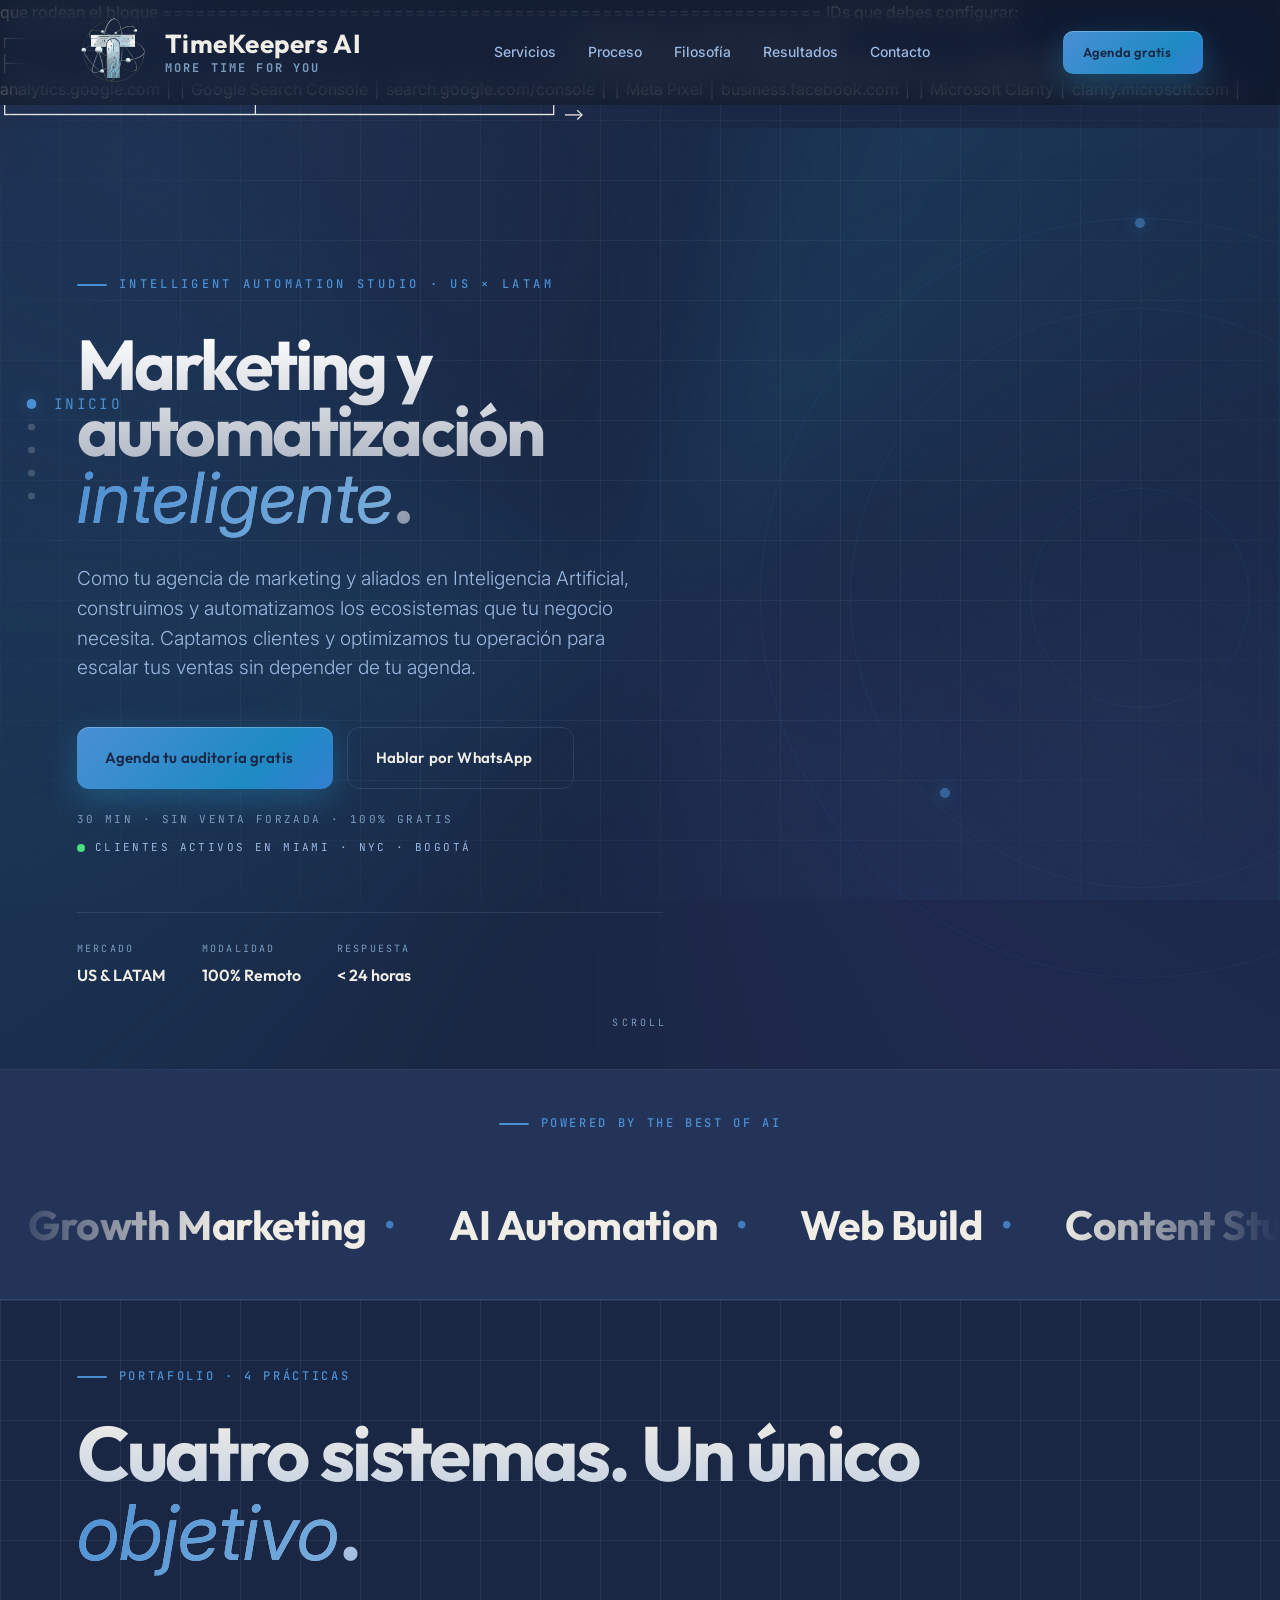
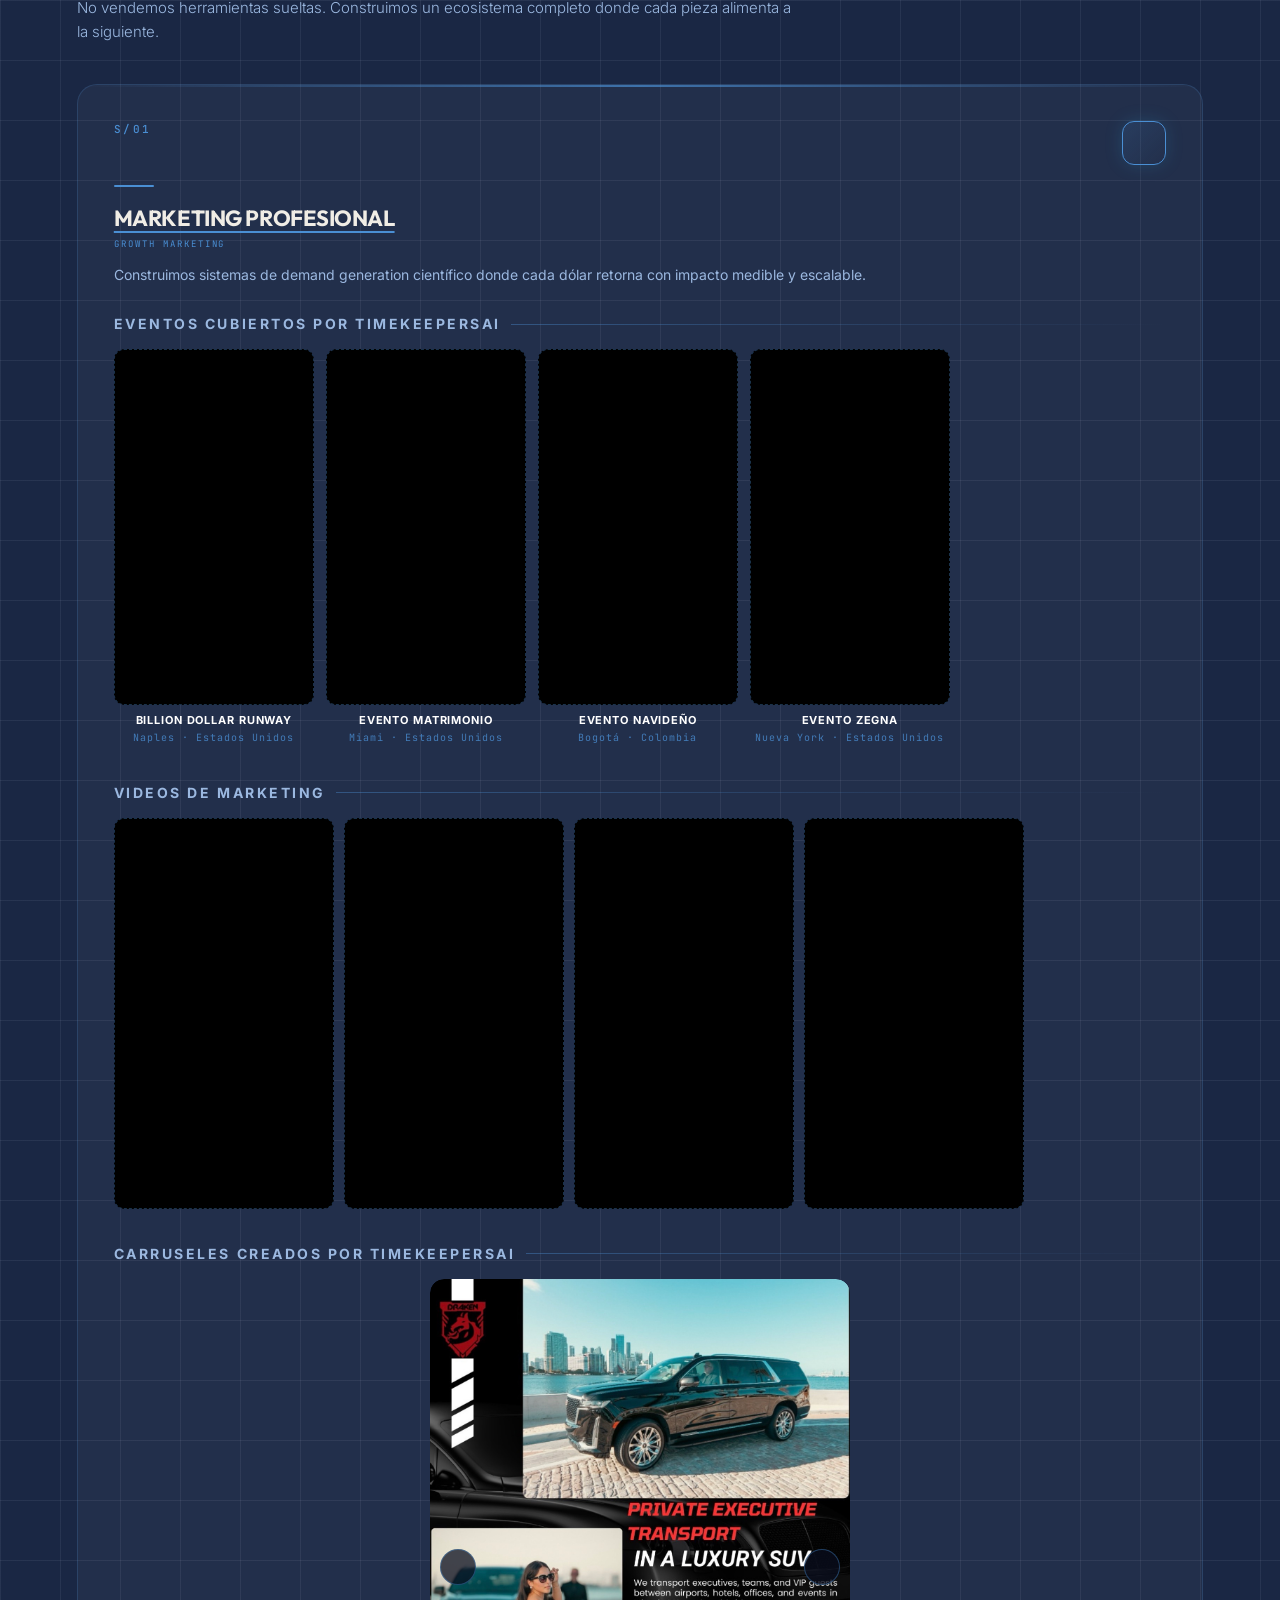
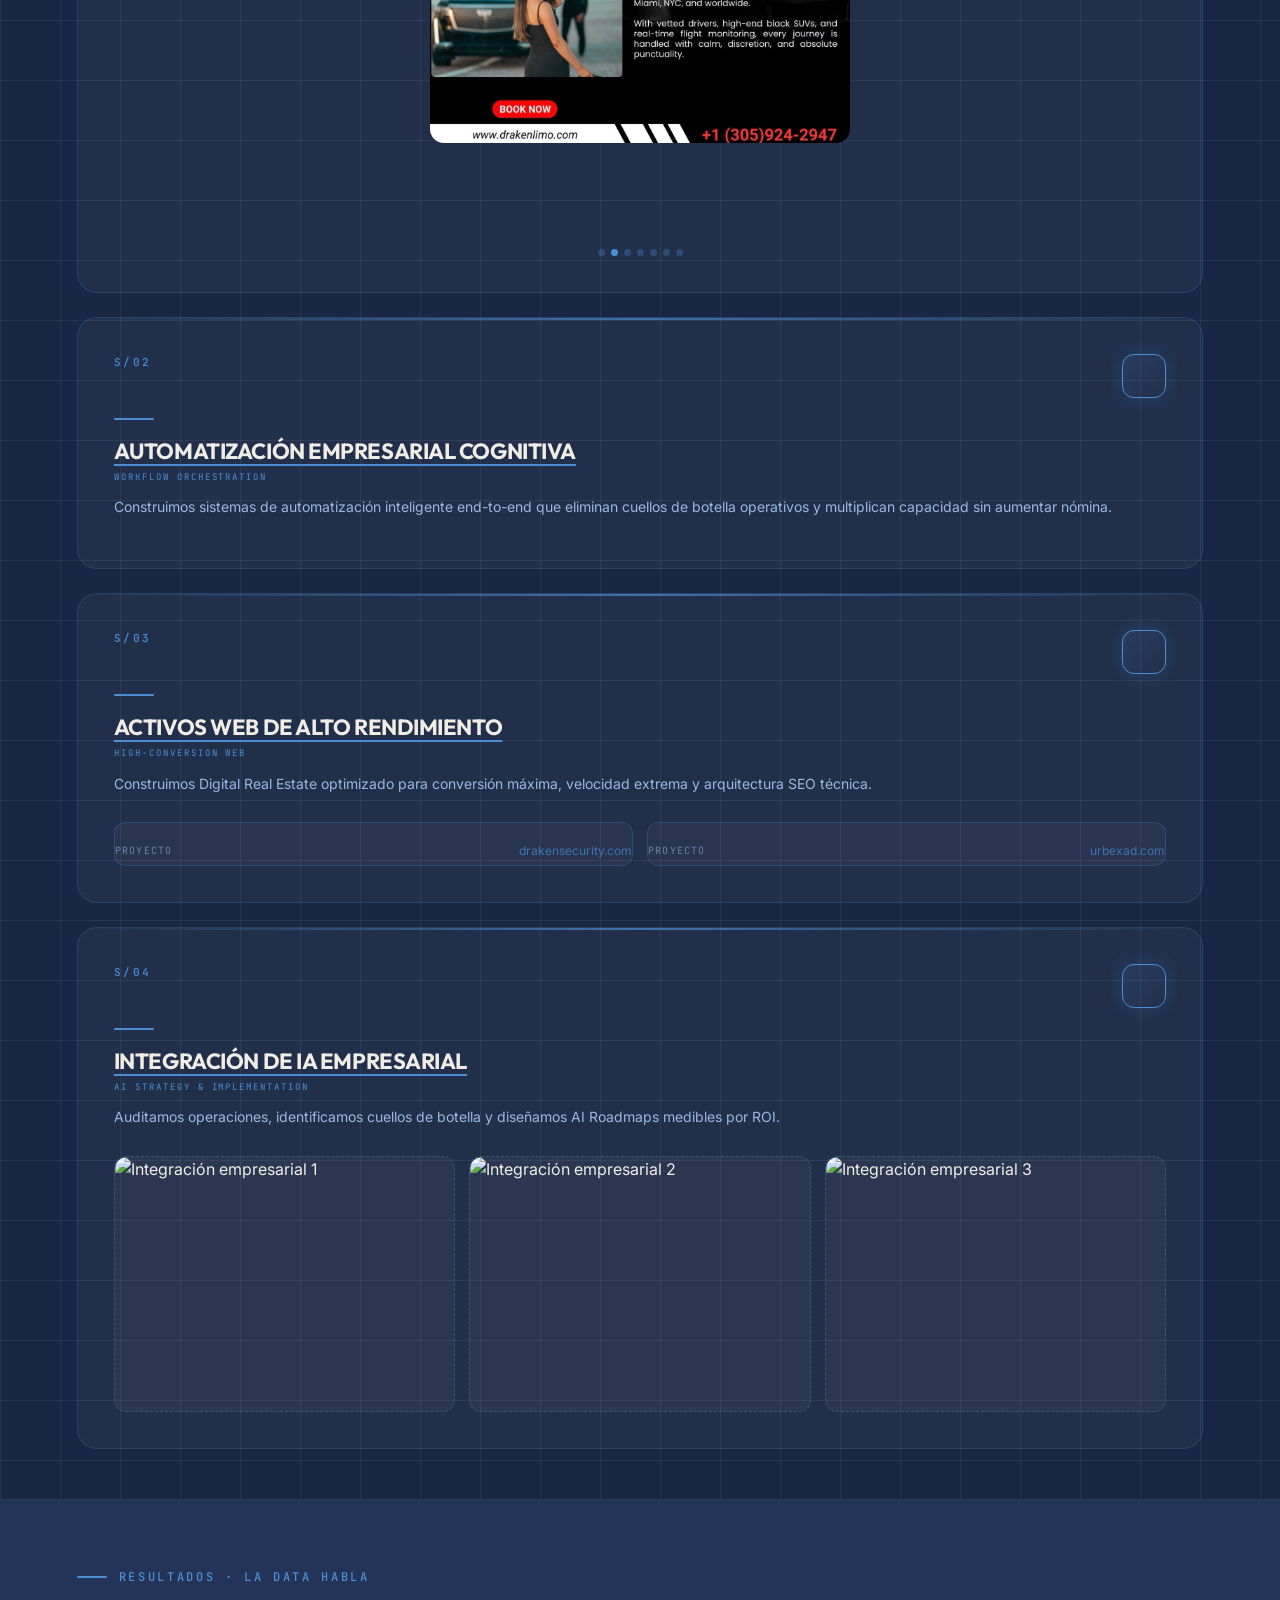
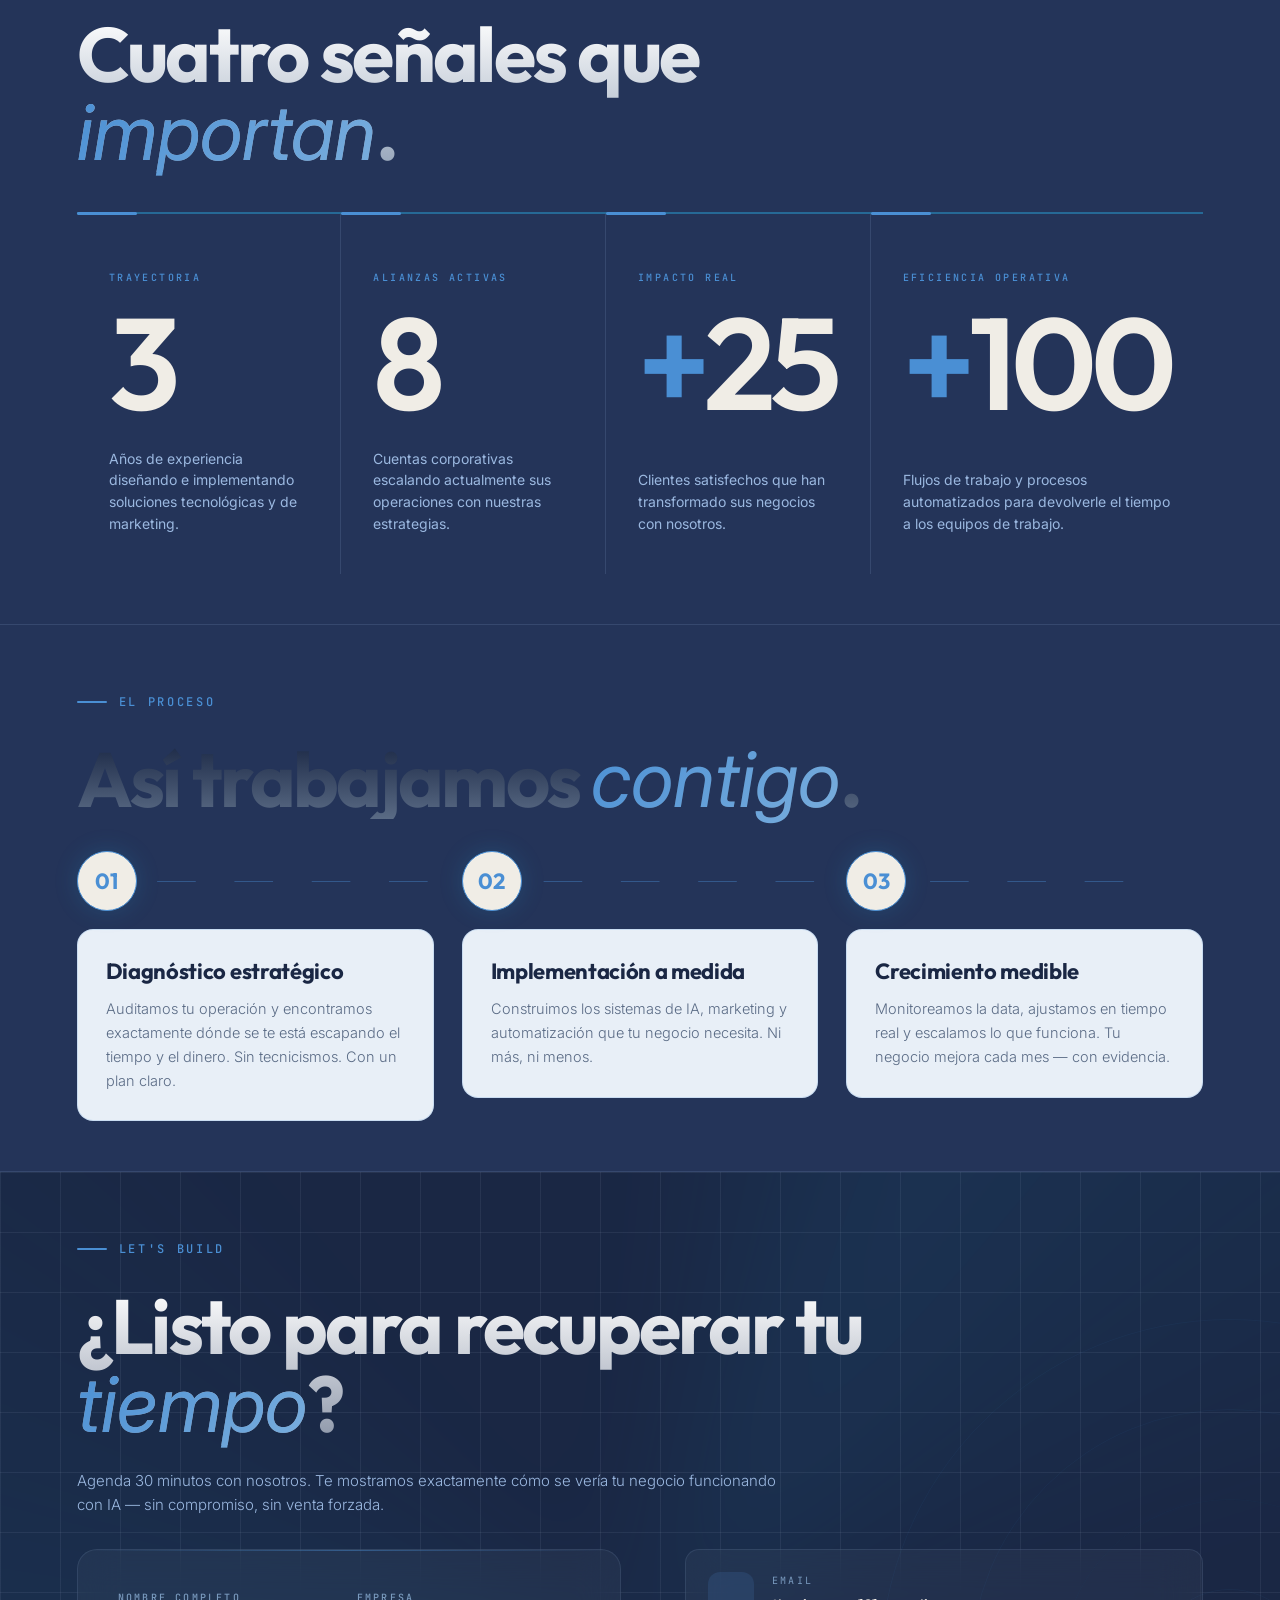
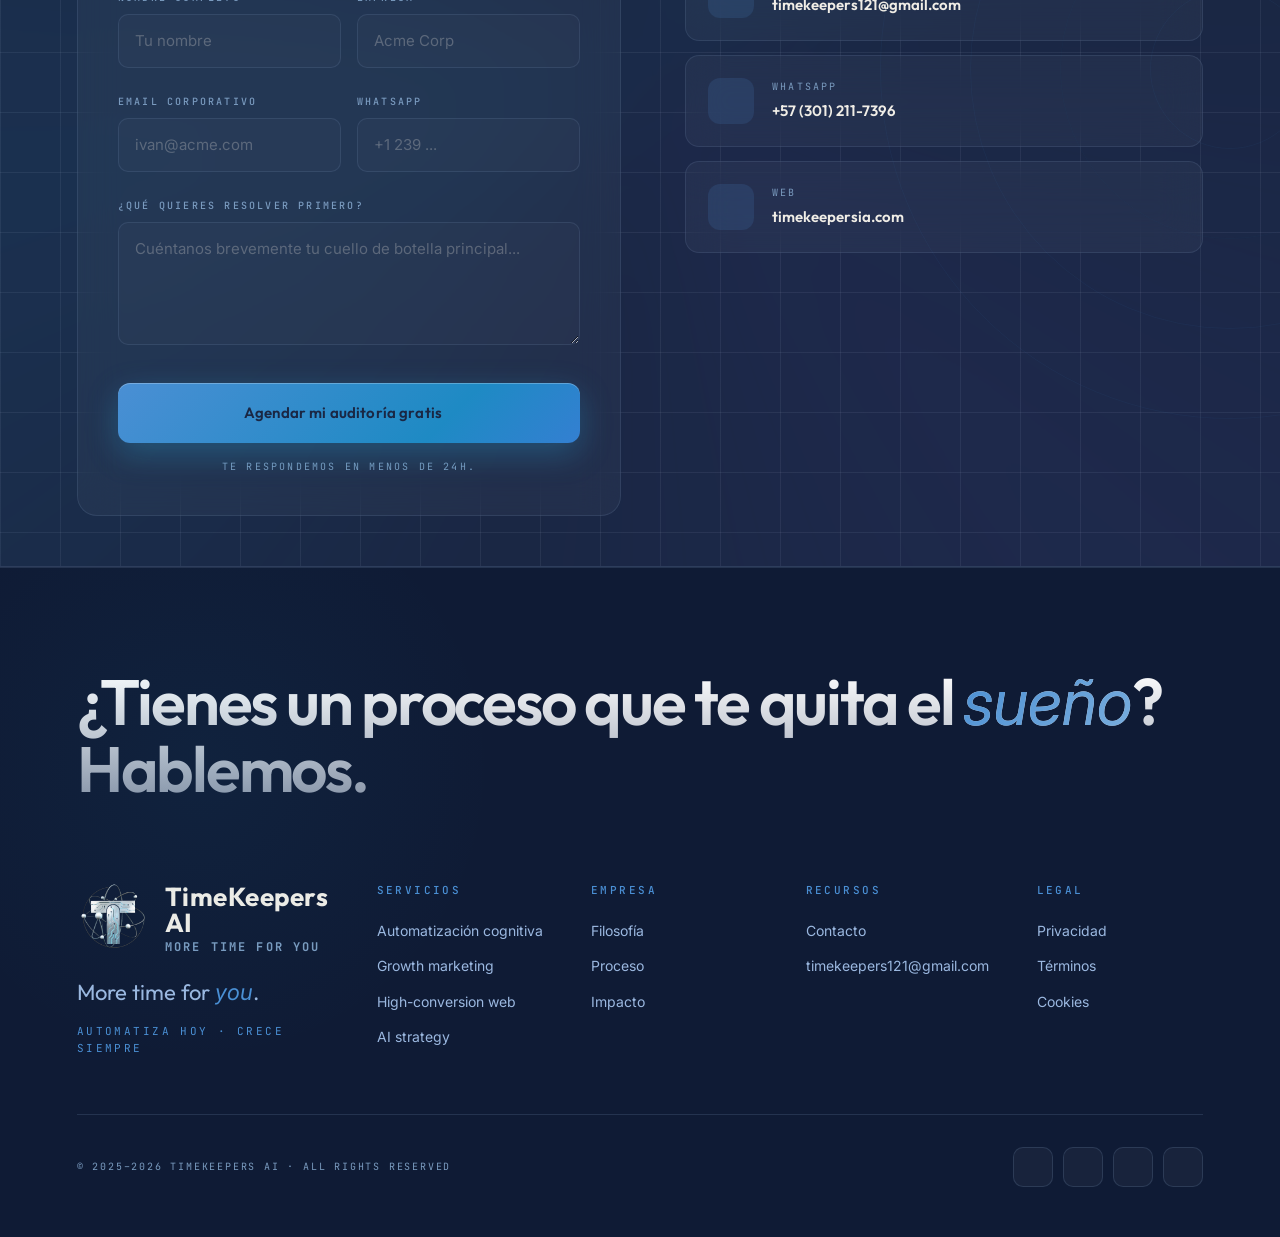
==== commit c9895b0d: "Agrega bloques de tracking listos para configurar - Google Tag Manager (head + body noscript) - Goog" ====
--- a/index.html
+++ b/index.html
@@ -2584,22 +2584,35 @@
 }
 .skip-link:focus { top: 12px; outline: 2px solid var(--pure-light); outline-offset: 2px; }
 </style>
+<!-- ============================================================
+  TRACKING & ANALYTICS — TimeKeepers AI
+  Para activar cada herramienta:
+    1. Reemplaza el ID de placeholder por el tuyo
+    2. Quita los comentarios <!-- y --> que rodean el bloque
+  ============================================================
+
+  IDs que debes configurar:
+  ┌─────────────────────────┬──────────────────────────────┐
+  │ Herramienta             │ Dónde obtener el ID          │
+  ├─────────────────────────┼──────────────────────────────┤
+  │ Google Tag Manager      │ tagmanager.google.com        │
+  │ Google Analytics 4      │ analytics.google.com         │
+  │ Google Search Console   │ search.google.com/console    │
+  │ Meta Pixel              │ business.facebook.com        │
+  │ Microsoft Clarity       │ clarity.microsoft.com        │
+  └─────────────────────────┴──────────────────────────────┘
+-->
+
+<!-- 1. GOOGLE TAG MANAGER — reemplaza GTM-XXXXXXX por tu ID -->
 <!--
-  ===========================================================================
-  TRACKING — Activar reemplazando las IDs marcadas y descomentando el bloque.
-  GA4 ID         : G-XXXXXXXXXX        (Google Analytics 4)
-  Meta Pixel     : PIXEL_ID             (Facebook / Meta Ads)
-  Clarity ID     : CLARITY_ID           (Microsoft Clarity heatmaps)
-
-  Eventos custom disparados desde JS via track(name, params):
-    - click_hero_cta   (Agenda tu auditoria gratis)
-    - click_whatsapp   (cualquier link wa.me/) + fbq('track','Contact')
-    - click_email      (cualquier mailto:)
-    - lead_submit      (form enviado con exito) + fbq('track','Lead')
-  ===========================================================================
+<script>(function(w,d,s,l,i){w[l]=w[l]||[];w[l].push({'gtm.start':
+new Date().getTime(),event:'gtm.js'});var f=d.getElementsByTagName(s)[0],
+j=d.createElement(s),dl=l!='dataLayer'?'&l='+l:'';j.async=true;j.src=
+'https://www.googletagmanager.com/gtm.js?id='+i+dl;f.parentNode.insertBefore(j,f);
+})(window,document,'script','dataLayer','GTM-XXXXXXX');</script>
 -->
 
-<!-- Google Analytics 4 -->
+<!-- 2. GOOGLE ANALYTICS 4 — reemplaza G-XXXXXXXXXX por tu ID -->
 <!--
 <script async src="https://www.googletagmanager.com/gtag/js?id=G-XXXXXXXXXX"></script>
 <script>
@@ -2610,7 +2623,12 @@
 </script>
 -->
 
-<!-- Meta Pixel -->
+<!-- 3. GOOGLE SEARCH CONSOLE — reemplaza el content por tu código de verificación -->
+<!--
+<meta name="google-site-verification" content="TU_CODIGO_SEARCH_CONSOLE" />
+-->
+
+<!-- 4. META PIXEL — reemplaza PIXEL_ID por tu ID -->
 <!--
 <script>
   !function(f,b,e,v,n,t,s){if(f.fbq)return;n=f.fbq=function(){n.callMethod?
@@ -2625,7 +2643,7 @@
   src="https://www.facebook.com/tr?id=PIXEL_ID&ev=PageView&noscript=1"/></noscript>
 -->
 
-<!-- Microsoft Clarity -->
+<!-- 5. MICROSOFT CLARITY — reemplaza CLARITY_ID por tu ID -->
 <!--
 <script type="text/javascript">
   (function(c,l,a,r,i,t,y){
@@ -2636,13 +2654,13 @@
 </script>
 -->
 
-<!-- reCAPTCHA v3 (invisible) — descomentar y reemplazar SITE_KEY al activar -->
-<!--
-<script src="https://www.google.com/recaptcha/api.js?render=TU_SITE_KEY_RECAPTCHA_V3" defer></script>
--->
-
 </head>
 <body>
+<!-- Google Tag Manager (noscript) — reemplaza GTM-XXXXXXX por tu ID -->
+<!--
+<noscript><iframe src="https://www.googletagmanager.com/ns.html?id=GTM-XXXXXXX"
+height="0" width="0" style="display:none;visibility:hidden"></iframe></noscript>
+-->
 
 <!-- Skip link (a11y) -->
 <a class="skip-link" href="#hero">Saltar al contenido principal</a>
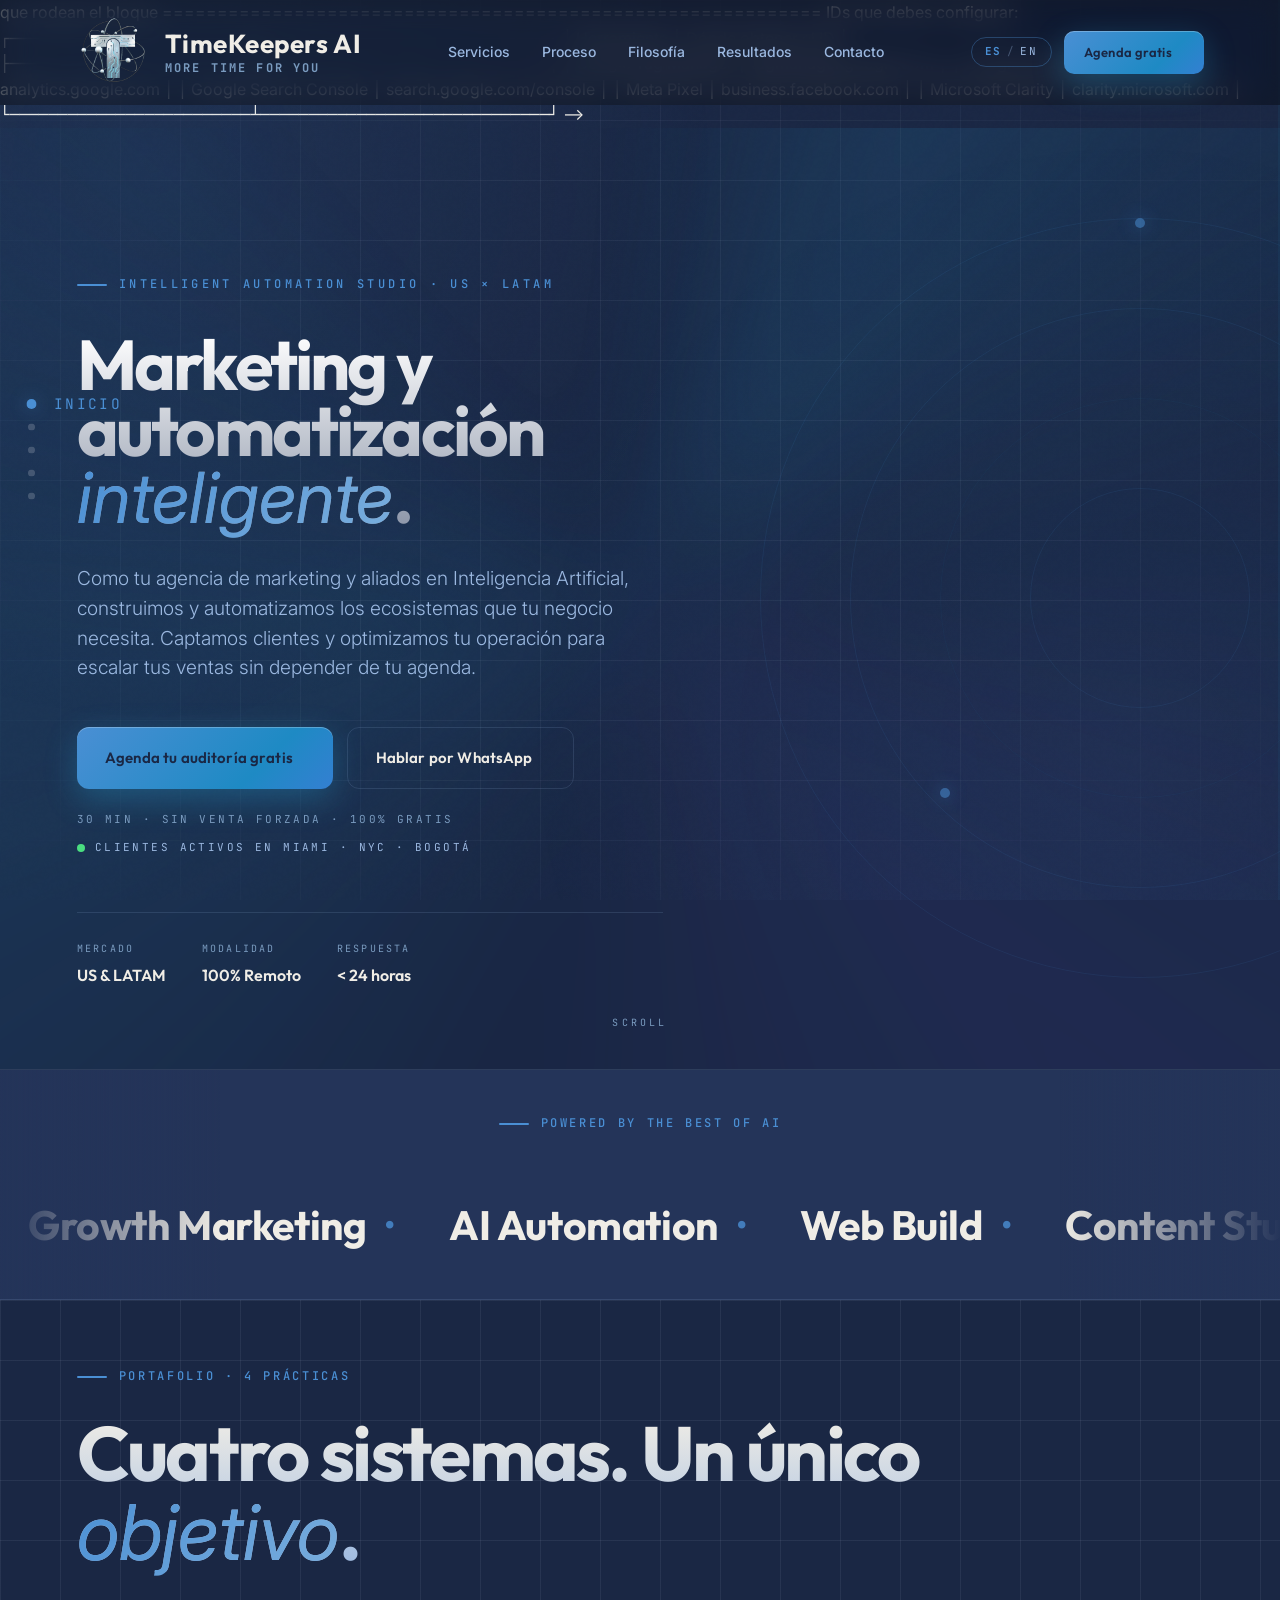
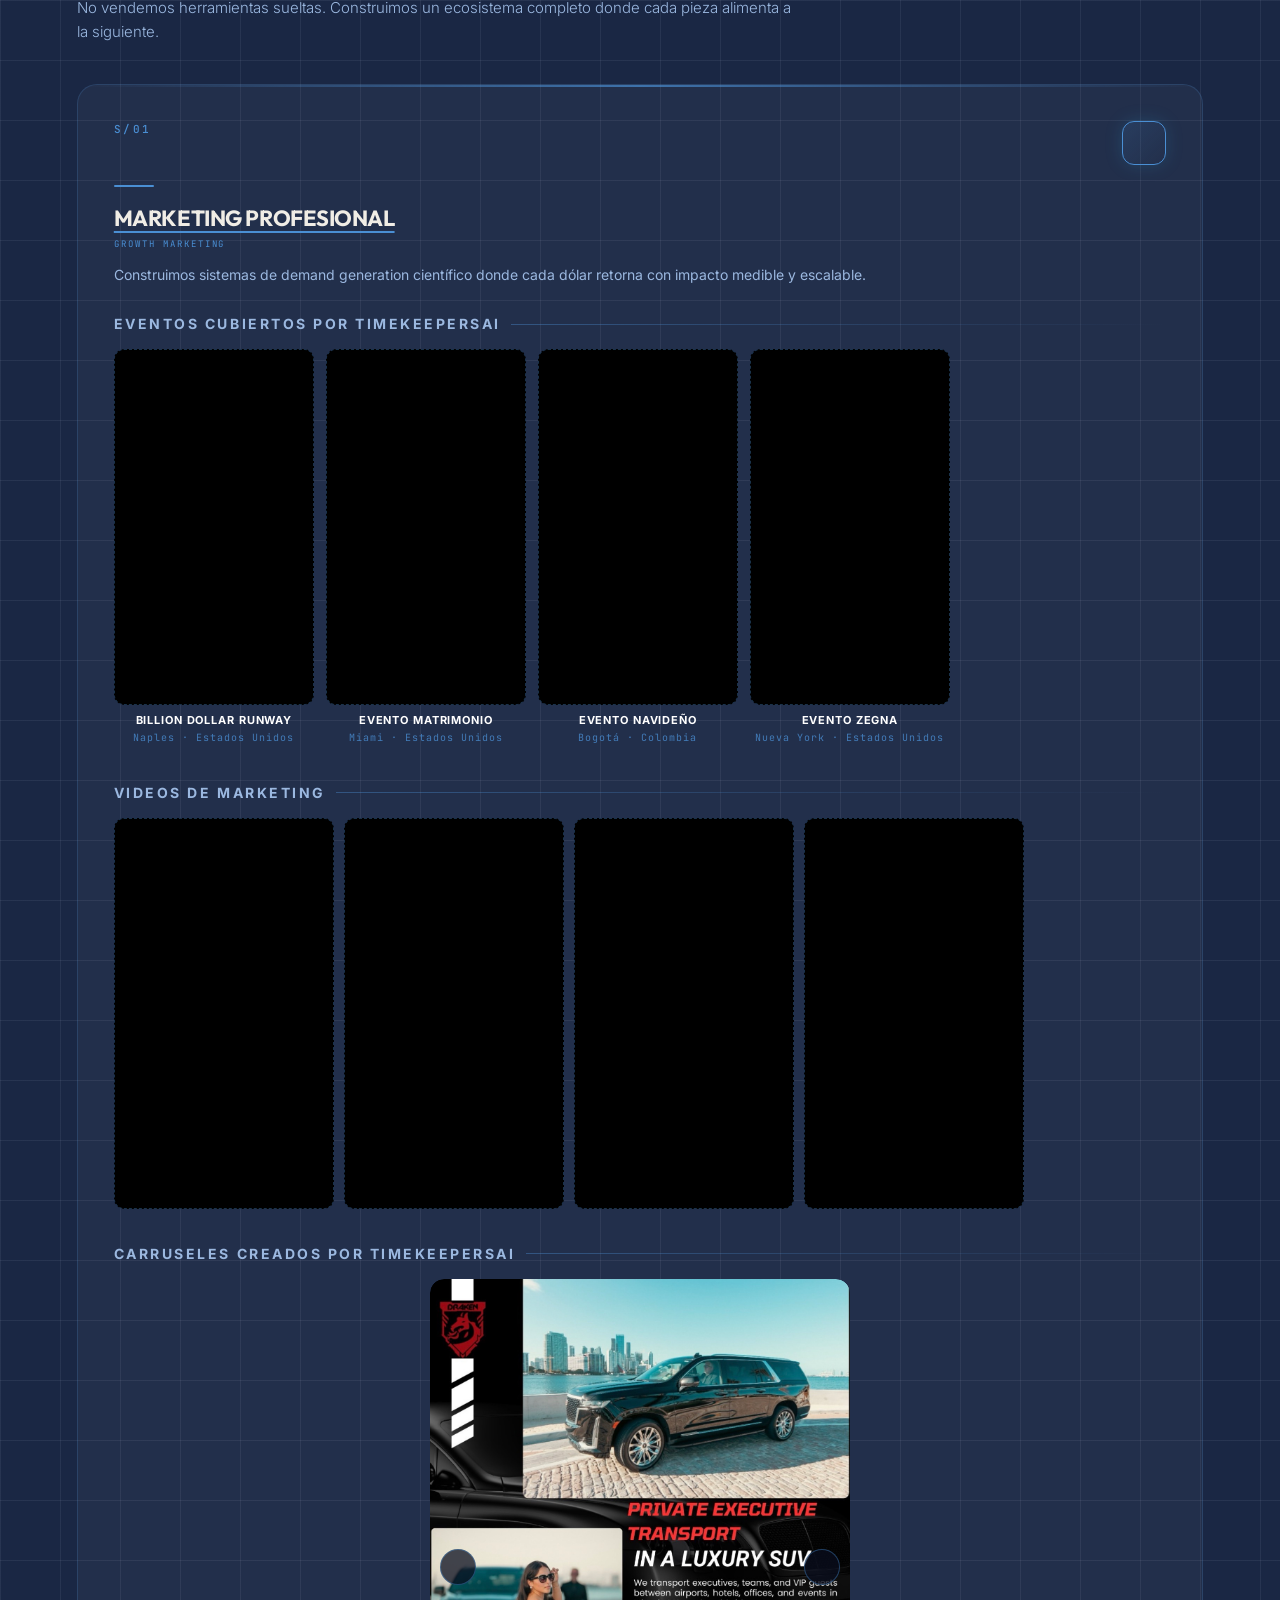
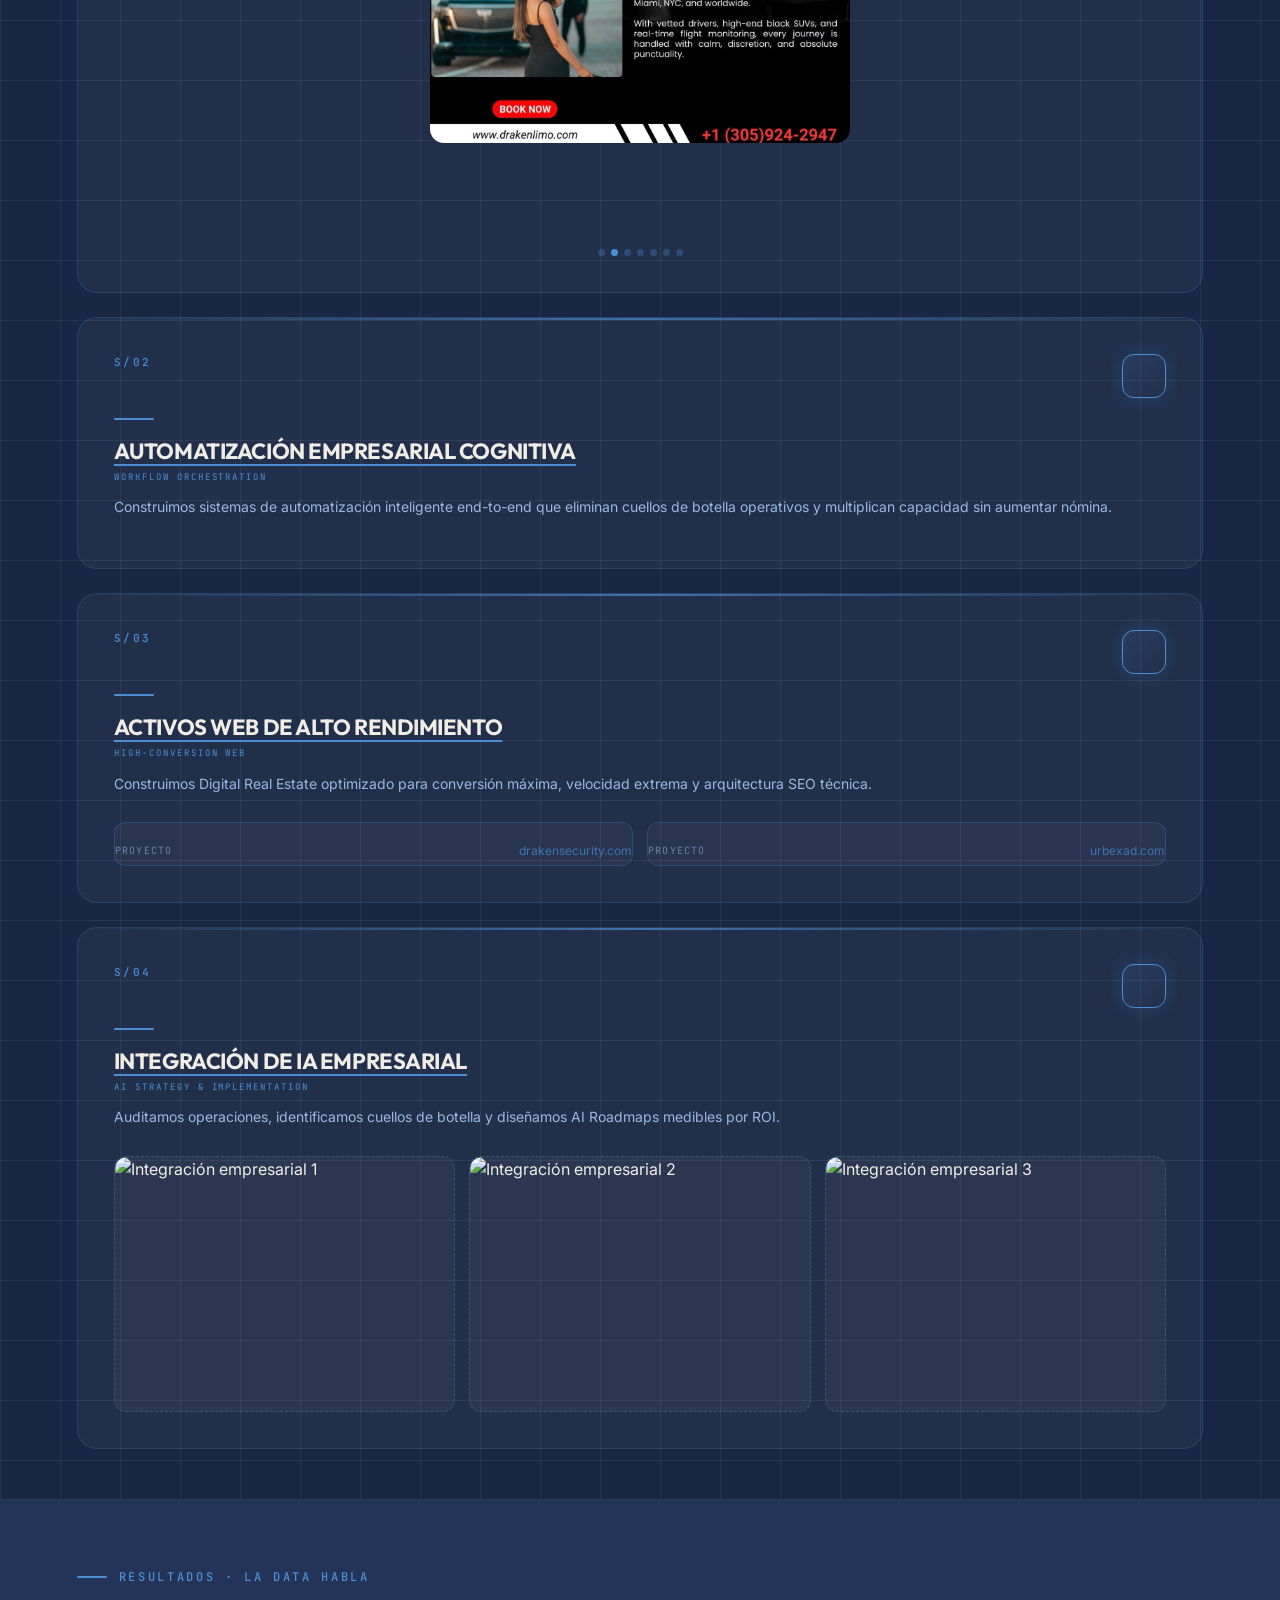
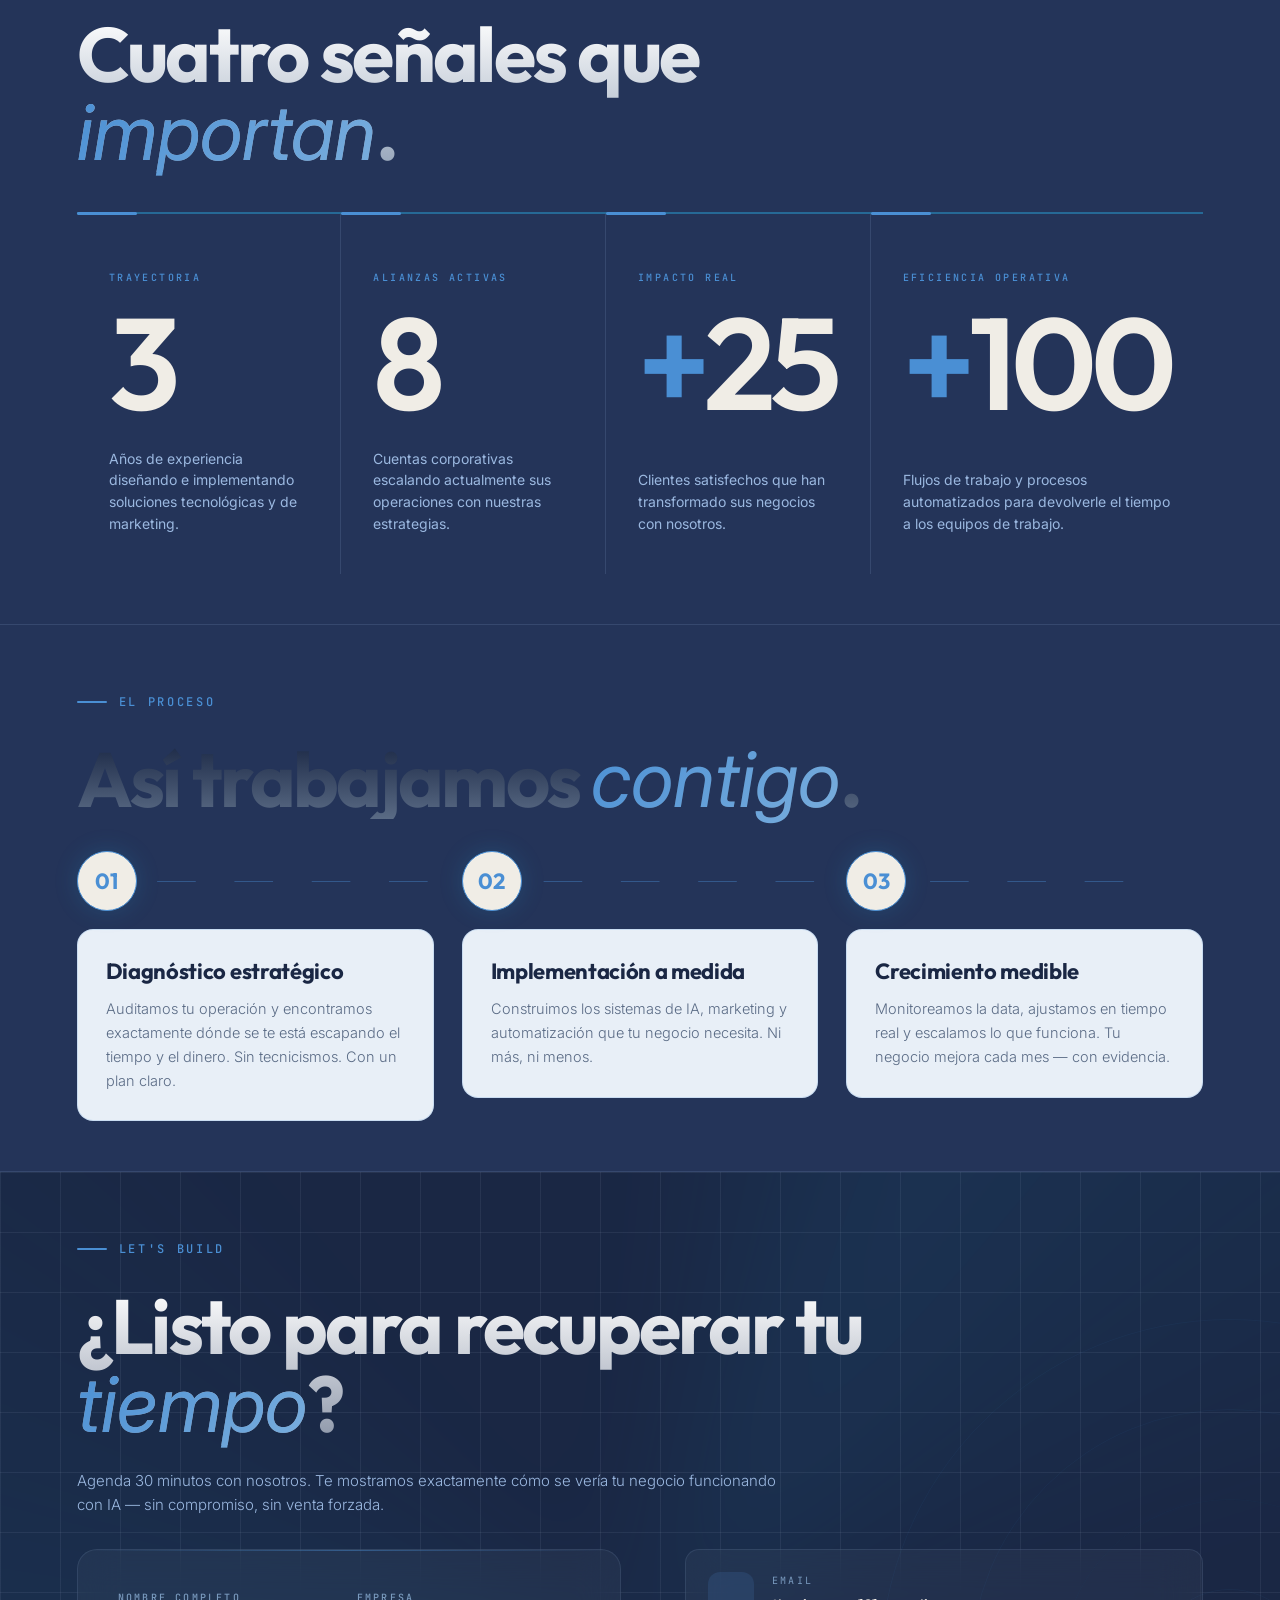
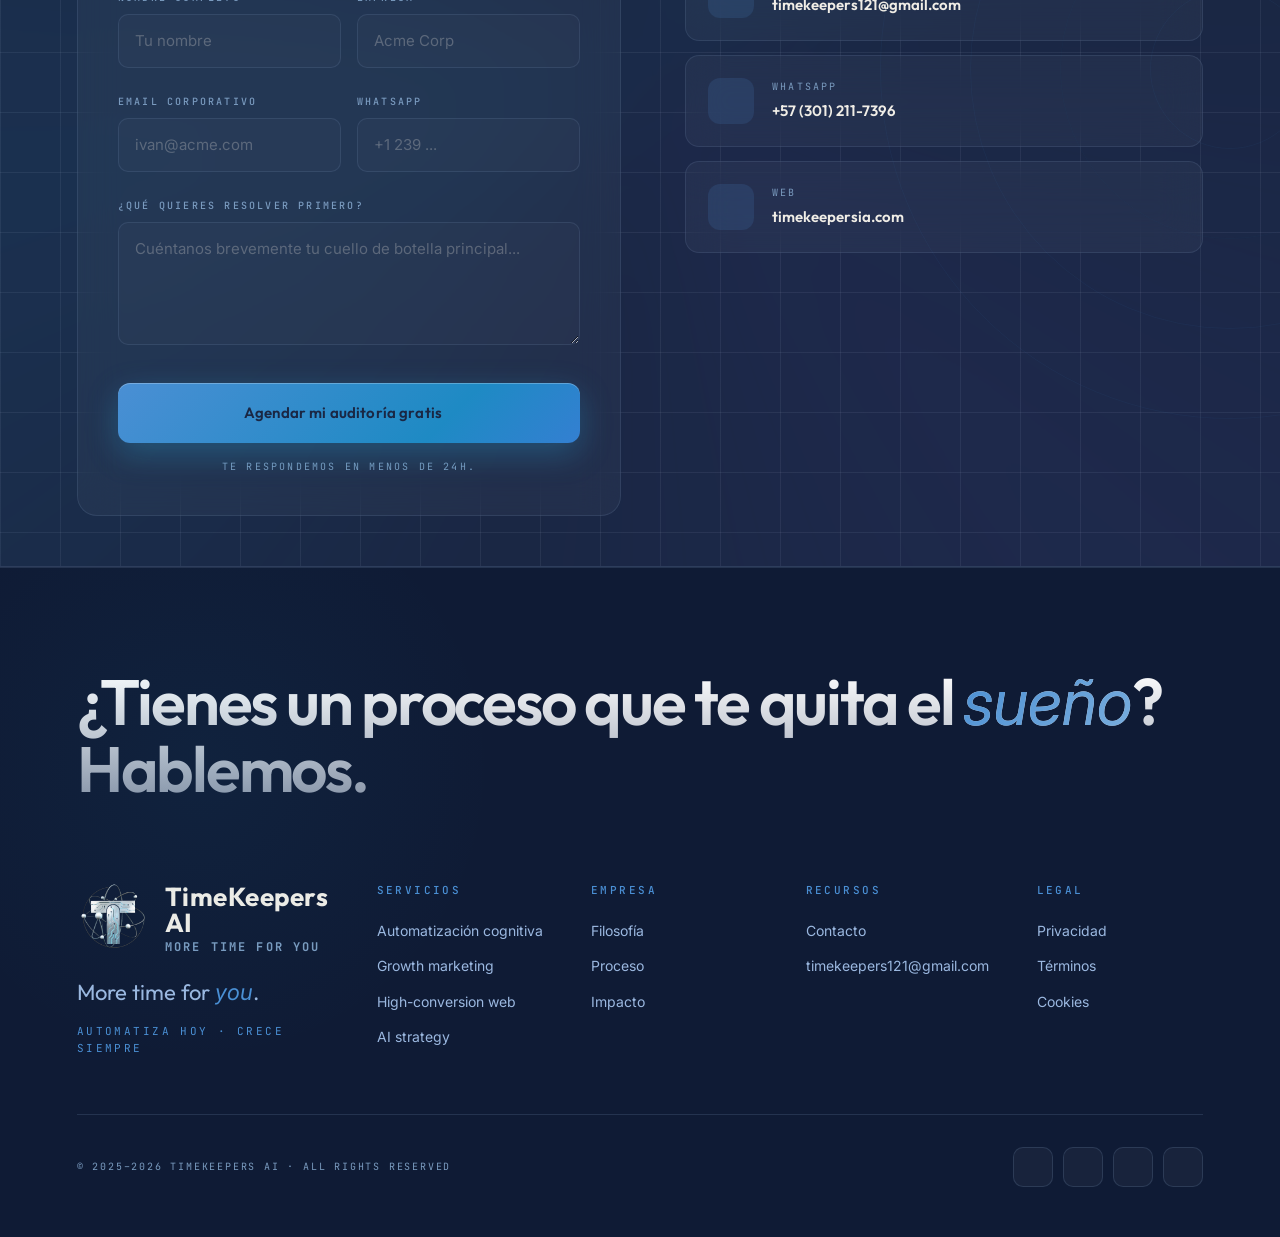
==== commit a22acc05: "Agrega botón ES/EN con traducción completa de la página - Botón ES/EN en navbar (escritorio y móvil)" ====
--- a/index.html
+++ b/index.html
@@ -2583,6 +2583,26 @@
   transition: top 0.25s var(--ease-out-expo);
 }
 .skip-link:focus { top: 12px; outline: 2px solid var(--pure-light); outline-offset: 2px; }
+
+/* Language toggle button */
+.lang-toggle {
+  display: flex; align-items: center; gap: 5px;
+  padding: 5px 13px;
+  border: 1px solid rgba(74,143,212,0.35);
+  border-radius: 20px;
+  background: transparent;
+  color: var(--silver-node);
+  font-family: var(--font-mono);
+  font-size: 11px; letter-spacing: 0.14em;
+  cursor: pointer;
+  transition: border-color 0.2s, color 0.2s;
+  -webkit-tap-highlight-color: transparent;
+  white-space: nowrap;
+}
+.lang-toggle:hover { border-color: var(--tech-cyan); color: var(--tech-cyan); }
+.lang-toggle .lang-cur { color: var(--tech-cyan); font-weight: 700; }
+.lang-toggle .lang-sep { opacity: 0.35; }
+@media (max-width: 480px) { .lang-toggle { padding: 4px 9px; font-size: 10px; } }
 </style>
 <!-- ============================================================
   TRACKING & ANALYTICS — TimeKeepers AI
@@ -2693,15 +2713,20 @@
   </a>
 
   <ul class="nav-links" id="navLinks">
-    <li><a href="#servicios" class="nav-link">Servicios</a></li>
-    <li><a href="#proceso" class="nav-link">Proceso</a></li>
-    <li><a href="#filosofia" class="nav-link">Filosofía</a></li>
-    <li><a href="#metricas" class="nav-link">Resultados</a></li>
-    <li><a href="#contacto" class="nav-link">Contacto</a></li>
+    <li><a href="#servicios" class="nav-link" data-i18n="nav-services">Servicios</a></li>
+    <li><a href="#proceso" class="nav-link" data-i18n="nav-process">Proceso</a></li>
+    <li><a href="#filosofia" class="nav-link" data-i18n="nav-philosophy">Filosofía</a></li>
+    <li><a href="#metricas" class="nav-link" data-i18n="nav-results">Resultados</a></li>
+    <li><a href="#contacto" class="nav-link" data-i18n="nav-contact">Contacto</a></li>
   </ul>
 
   <div class="nav-cta-wrap">
-    <a href="#contacto" class="btn btn-primary btn-compact">
+    <button class="lang-toggle" id="langToggle" aria-label="Cambiar idioma / Switch language">
+      <span class="lang-cur" id="langCur">ES</span>
+      <span class="lang-sep">/</span>
+      <span id="langAlt">EN</span>
+    </button>
+    <a href="#contacto" class="btn btn-primary btn-compact" data-i18n="nav-cta">
       Agenda gratis
       <i data-lucide="arrow-right"></i>
     </a>
@@ -2737,30 +2762,31 @@
 
     <div class="hero-inner">
       <div class="hero-eyebrow reveal">Intelligent Automation Studio · US × LATAM</div>
-      <h1 class="hero-title reveal" data-stagger="2">
+      <h1 class="hero-title reveal" data-stagger="2" data-i18n-html="hero-title">
         Marketing y automatización <span class="serif-italic">inteligente</span>.
       </h1>
-      <p class="hero-subtitle reveal" data-stagger="3">
+      <p class="hero-subtitle reveal" data-stagger="3" data-i18n="hero-subtitle">
         Como tu agencia de marketing y aliados en Inteligencia Artificial, construimos y automatizamos los ecosistemas que tu negocio necesita. Captamos clientes y optimizamos tu operación para escalar tus ventas sin depender de tu agenda.
       </p>
 
       <div class="hero-ctas reveal" data-stagger="4">
-        <a href="#contacto" class="btn btn-primary" id="heroCta" data-magnetic>
+        <a href="#contacto" class="btn btn-primary" id="heroCta" data-magnetic data-i18n="hero-cta-primary">
           Agenda tu auditoría gratis
           <i data-lucide="arrow-right"></i>
         </a>
         <a href="https://wa.me/573012117396?text=Hola%20TimeKeepers%20AI%2C%20quiero%20agendar%20mi%20auditor%C3%ADa%20gratis"
            class="btn btn-secondary"
            target="_blank" rel="noopener"
-           aria-label="Abrir conversación de WhatsApp">
+           aria-label="Abrir conversación de WhatsApp"
+           data-i18n="hero-cta-secondary">
           Hablar por WhatsApp
           <i data-lucide="message-circle"></i>
         </a>
       </div>
 
       <div class="hero-badges reveal" data-stagger="4">
-        <span class="hero-microcopy">30 min · Sin venta forzada · 100% gratis</span>
-        <span class="hero-microcopy hero-microcopy-active">
+        <span class="hero-microcopy" data-i18n="hero-microcopy">30 min · Sin venta forzada · 100% gratis</span>
+        <span class="hero-microcopy hero-microcopy-active" data-i18n-html="hero-active">
           <span class="status-dot" aria-hidden="true"></span>
           Clientes activos en Miami · NYC · Bogotá
         </span>
@@ -2768,15 +2794,15 @@
 
       <div class="hero-meta reveal" data-stagger="5">
         <div class="hero-meta-item">
-          <span class="label">Mercado</span>
+          <span class="label" data-i18n="meta-market-label">Mercado</span>
           <span class="value">US &amp; LATAM</span>
         </div>
         <div class="hero-meta-item">
-          <span class="label">Modalidad</span>
-          <span class="value">100% Remoto</span>
+          <span class="label" data-i18n="meta-mode-label">Modalidad</span>
+          <span class="value" data-i18n="meta-mode-val">100% Remoto</span>
         </div>
         <div class="hero-meta-item">
-          <span class="label">Respuesta</span>
+          <span class="label" data-i18n="meta-response-label">Respuesta</span>
           <span class="value">&lt; 24 horas</span>
         </div>
       </div>
@@ -2821,11 +2847,11 @@
   <section class="services section-slide" id="servicios">
     <div class="services-wrap">
       <header class="services-head">
-        <div class="eyebrow reveal">Portafolio · 4 prácticas</div>
-        <h2 class="section-title reveal" data-stagger="2">
+        <div class="eyebrow reveal" data-i18n="svc-eyebrow">Portafolio · 4 prácticas</div>
+        <h2 class="section-title reveal" data-stagger="2" data-i18n-html="svc-title">
           Cuatro sistemas. Un único <span class="serif-italic">objetivo</span>.
         </h2>
-        <p class="section-sub reveal" data-stagger="3">
+        <p class="section-sub reveal" data-stagger="3" data-i18n="svc-sub">
           No vendemos herramientas sueltas. Construimos un ecosistema completo donde cada pieza alimenta a la siguiente.
         </p>
       </header>
@@ -2839,14 +2865,14 @@
             <span class="service-icon"><i data-lucide="trending-up"></i></span>
           </div>
           <div class="service-divider"></div>
-          <h3>Marketing Profesional</h3>
+          <h3 data-i18n="svc01-title">Marketing Profesional</h3>
           <div class="service-category">Growth Marketing</div>
-          <p>
+          <p data-i18n="svc01-desc">
             Construimos sistemas de demand generation científico donde cada dólar retorna con impacto medible y escalable.
           </p>
 
           <!-- Eventos cubiertos -->
-          <p class="svc-block-title">Eventos cubiertos por TimeKeepersAI</p>
+          <p class="svc-block-title" data-i18n="svc01-events">Eventos cubiertos por TimeKeepersAI</p>
           <div class="svc-eventos-grid">
 
             <div class="svc-evento-item">
@@ -2892,7 +2918,7 @@
           </div>
 
           <!-- Videos de Marketing -->
-          <p class="svc-block-title">Videos de Marketing</p>
+          <p class="svc-block-title" data-i18n="svc01-mktvideos">Videos de Marketing</p>
           <div class="svc-media-grid mkt-row">
             <div class="svc-video-slot">
               <video src="assets/videos/marketing/video-marketing1.mp4" autoplay muted loop playsinline preload="auto"></video>
@@ -2909,7 +2935,7 @@
           </div>
 
           <!-- Carrusel de imágenes -->
-          <p class="svc-carousel-label">Carruseles creados por TimeKeepersAI</p>
+          <p class="svc-carousel-label" data-i18n="svc01-carousel">Carruseles creados por TimeKeepersAI</p>
           <div class="svc-carousel" id="mkt-carousel">
             <div class="svc-carousel-track" id="mkt-track">
               <div class="svc-carousel-slide"><img src="assets/images/marketing/carrusel/1.jpg" alt="Carrusel 1" loading="lazy" /></div>
@@ -2945,9 +2971,9 @@
             <span class="service-icon"><i data-lucide="workflow"></i></span>
           </div>
           <div class="service-divider"></div>
-          <h3>Automatización empresarial cognitiva</h3>
+          <h3 data-i18n="svc02-title">Automatización empresarial cognitiva</h3>
           <div class="service-category">Workflow Orchestration</div>
-          <p>
+          <p data-i18n="svc02-desc">
             Construimos sistemas de automatización inteligente end-to-end que eliminan cuellos de botella operativos y multiplican capacidad sin aumentar nómina.
           </p>
           <!-- Videos de automatización: agregar archivos a assets/videos/automatizacion/ -->
@@ -2960,9 +2986,9 @@
             <span class="service-icon"><i data-lucide="layout-dashboard"></i></span>
           </div>
           <div class="service-divider"></div>
-          <h3>Activos web de alto rendimiento</h3>
+          <h3 data-i18n="svc03-title">Activos web de alto rendimiento</h3>
           <div class="service-category">High-Conversion Web</div>
-          <p>
+          <p data-i18n="svc03-desc">
             Construimos Digital Real Estate optimizado para conversión máxima, velocidad extrema y arquitectura SEO técnica.
           </p>
           <div class="svc-web-grid">
@@ -3020,40 +3046,40 @@
   <!-- ====================== METRICS ====================== -->
   <section class="metrics section-slide" id="metricas">
     <header class="services-head">
-      <div class="eyebrow reveal">Resultados · La data habla</div>
-      <h2 class="section-title reveal" data-stagger="2">
+      <div class="eyebrow reveal" data-i18n="met-eyebrow">Resultados · La data habla</div>
+      <h2 class="section-title reveal" data-stagger="2" data-i18n-html="met-title">
         Cuatro señales que <span class="serif-italic">importan</span>.
       </h2>
     </header>
 
     <div class="metrics-grid">
       <div class="metric-cell reveal">
-        <span class="metric-eyebrow">Trayectoria</span>
+        <span class="metric-eyebrow" data-i18n="met1-eye">Trayectoria</span>
         <div class="metric-value">
           <span class="counter" data-target="3" data-decimals="0">3</span>
         </div>
-        <p class="metric-desc">Años de experiencia diseñando e implementando soluciones tecnológicas y de marketing.</p>
+        <p class="metric-desc" data-i18n="met1-desc">Años de experiencia diseñando e implementando soluciones tecnológicas y de marketing.</p>
       </div>
       <div class="metric-cell reveal" data-stagger="2">
-        <span class="metric-eyebrow">Alianzas activas</span>
+        <span class="metric-eyebrow" data-i18n="met2-eye">Alianzas activas</span>
         <div class="metric-value">
           <span class="counter" data-target="8" data-decimals="0">8</span>
         </div>
-        <p class="metric-desc">Cuentas corporativas escalando actualmente sus operaciones con nuestras estrategias.</p>
+        <p class="metric-desc" data-i18n="met2-desc">Cuentas corporativas escalando actualmente sus operaciones con nuestras estrategias.</p>
       </div>
       <div class="metric-cell reveal" data-stagger="3">
-        <span class="metric-eyebrow">Impacto real</span>
+        <span class="metric-eyebrow" data-i18n="met3-eye">Impacto real</span>
         <div class="metric-value">
           <span class="unit">+</span><span class="counter" data-target="25" data-decimals="0">25</span>
         </div>
-        <p class="metric-desc">Clientes satisfechos que han transformado sus negocios con nosotros.</p>
+        <p class="metric-desc" data-i18n="met3-desc">Clientes satisfechos que han transformado sus negocios con nosotros.</p>
       </div>
       <div class="metric-cell reveal" data-stagger="4">
-        <span class="metric-eyebrow">Eficiencia operativa</span>
+        <span class="metric-eyebrow" data-i18n="met4-eye">Eficiencia operativa</span>
         <div class="metric-value">
           <span class="unit">+</span><span class="counter" data-target="100" data-decimals="0">100</span>
         </div>
-        <p class="metric-desc">Flujos de trabajo y procesos automatizados para devolverle el tiempo a los equipos de trabajo.</p>
+        <p class="metric-desc" data-i18n="met4-desc">Flujos de trabajo y procesos automatizados para devolverle el tiempo a los equipos de trabajo.</p>
       </div>
     </div>
   </section>
@@ -3064,8 +3090,8 @@
   <section class="process section-slide" id="proceso">
     <div class="process-wrap">
       <header class="services-head">
-        <div class="eyebrow reveal">El proceso</div>
-        <h2 class="section-title reveal" data-stagger="2">
+        <div class="eyebrow reveal" data-i18n="proc-eyebrow">El proceso</div>
+        <h2 class="section-title reveal" data-stagger="2" data-i18n-html="proc-title">
           Así trabajamos <span class="serif-italic">contigo</span>.
         </h2>
       </header>
@@ -3080,24 +3106,24 @@
         <div class="timeline-step reveal">
           <div class="step-node">01</div>
           <div class="step-card">
-            <h4>Diagnóstico estratégico</h4>
-            <p>Auditamos tu operación y encontramos exactamente dónde se te está escapando el tiempo y el dinero. Sin tecnicismos. Con un plan claro.</p>
+            <h4 data-i18n="proc1-title">Diagnóstico estratégico</h4>
+            <p data-i18n="proc1-desc">Auditamos tu operación y encontramos exactamente dónde se te está escapando el tiempo y el dinero. Sin tecnicismos. Con un plan claro.</p>
           </div>
         </div>
 
         <div class="timeline-step reveal" data-stagger="2">
           <div class="step-node">02</div>
           <div class="step-card">
-            <h4>Implementación a medida</h4>
-            <p>Construimos los sistemas de IA, marketing y automatización que tu negocio necesita. Ni más, ni menos.</p>
+            <h4 data-i18n="proc2-title">Implementación a medida</h4>
+            <p data-i18n="proc2-desc">Construimos los sistemas de IA, marketing y automatización que tu negocio necesita. Ni más, ni menos.</p>
           </div>
         </div>
 
         <div class="timeline-step reveal" data-stagger="3">
           <div class="step-node">03</div>
           <div class="step-card">
-            <h4>Crecimiento medible</h4>
-            <p>Monitoreamos la data, ajustamos en tiempo real y escalamos lo que funciona. Tu negocio mejora cada mes — con evidencia.</p>
+            <h4 data-i18n="proc3-title">Crecimiento medible</h4>
+            <p data-i18n="proc3-desc">Monitoreamos la data, ajustamos en tiempo real y escalamos lo que funciona. Tu negocio mejora cada mes — con evidencia.</p>
           </div>
         </div>
       </div>
@@ -3119,10 +3145,10 @@
     <div class="contact-wrap">
       <header class="services-head">
         <div class="eyebrow reveal">Let's build</div>
-        <h2 class="section-title reveal" data-stagger="2">
+        <h2 class="section-title reveal" data-stagger="2" data-i18n-html="cont-title">
           ¿Listo para recuperar tu <span class="serif-italic">tiempo</span>?
         </h2>
-        <p class="section-sub reveal" data-stagger="3">
+        <p class="section-sub reveal" data-stagger="3" data-i18n="cont-sub">
           Agenda 30 minutos con nosotros. Te mostramos exactamente cómo se vería tu negocio funcionando con IA — sin compromiso, sin venta forzada.
         </p>
       </header>
@@ -3137,43 +3163,43 @@
 
           <div class="form-row">
             <div class="form-field">
-              <label for="f-name">Nombre completo</label>
-              <input type="text" id="f-name" name="name" placeholder="Tu nombre" required />
-              <span class="field-error">Ingresa tu nombre</span>
+              <label for="f-name" data-i18n="form-name-label">Nombre completo</label>
+              <input type="text" id="f-name" name="name" placeholder="Tu nombre" required data-i18n-ph="form-name-ph" />
+              <span class="field-error" data-i18n="form-name-err">Ingresa tu nombre</span>
             </div>
             <div class="form-field">
-              <label for="f-company">Empresa</label>
+              <label for="f-company" data-i18n="form-company-label">Empresa</label>
               <input type="text" id="f-company" name="company" placeholder="Acme Corp" required />
-              <span class="field-error">Ingresa tu empresa</span>
+              <span class="field-error" data-i18n="form-company-err">Ingresa tu empresa</span>
             </div>
           </div>
 
           <div class="form-row">
             <div class="form-field">
-              <label for="f-email">Email corporativo</label>
+              <label for="f-email" data-i18n="form-email-label">Email corporativo</label>
               <input type="email" id="f-email" name="email" placeholder="ivan@acme.com" required />
-              <span class="field-error">Email inválido</span>
+              <span class="field-error" data-i18n="form-email-err">Email inválido</span>
             </div>
             <div class="form-field">
               <label for="f-whatsapp">WhatsApp</label>
               <input type="tel" id="f-whatsapp" name="whatsapp" placeholder="+1 239 ..." required />
-              <span class="field-error">Ingresa un número válido</span>
+              <span class="field-error" data-i18n="form-wa-err">Ingresa un número válido</span>
             </div>
           </div>
 
           <div class="form-row">
             <div class="form-field full">
-              <label for="f-message">¿Qué quieres resolver primero?</label>
-              <textarea id="f-message" name="message" rows="4" placeholder="Cuéntanos brevemente tu cuello de botella principal..." required></textarea>
-              <span class="field-error">Cuéntanos al menos una línea</span>
+              <label for="f-message" data-i18n="form-msg-label">¿Qué quieres resolver primero?</label>
+              <textarea id="f-message" name="message" rows="4" placeholder="Cuéntanos brevemente tu cuello de botella principal..." required data-i18n-ph="form-msg-ph"></textarea>
+              <span class="field-error" data-i18n="form-msg-err">Cuéntanos al menos una línea</span>
             </div>
           </div>
 
-          <button type="submit" class="btn btn-primary form-submit" data-magnetic>
+          <button type="submit" class="btn btn-primary form-submit" data-magnetic data-i18n="form-submit">
             Agendar mi auditoría gratis
             <i data-lucide="arrow-right"></i>
           </button>
-          <p class="form-microcopy">Te respondemos en menos de 24h.</p>
+          <p class="form-microcopy" data-i18n="form-micro">Te respondemos en menos de 24h.</p>
         </form>
 
         <div class="contact-info">
@@ -3208,7 +3234,7 @@
 
 <!-- ====================== FOOTER ====================== -->
 <footer class="site-footer">
-  <p class="footer-statement">
+  <p class="footer-statement" data-i18n-html="footer-statement">
     ¿Tienes un proceso que te quita el <span class="serif-italic">sueño</span>? Hablemos.
   </p>
 
@@ -3222,13 +3248,13 @@
         </span>
       </a>
       <p class="footer-tagline">More time for <span class="serif-italic">you</span>.</p>
-      <p class="footer-subtag">Automatiza hoy · Crece siempre</p>
+      <p class="footer-subtag" data-i18n="footer-subtag">Automatiza hoy · Crece siempre</p>
     </div>
 
     <div class="footer-col">
-      <h5>Servicios</h5>
+      <h5 data-i18n="foot-svc-h">Servicios</h5>
       <ul>
-        <li><a href="#servicios">Automatización cognitiva</a></li>
+        <li><a href="#servicios" data-i18n="foot-svc1">Automatización cognitiva</a></li>
         <li><a href="#servicios">Growth marketing</a></li>
         <li><a href="#servicios">High-conversion web</a></li>
         <li><a href="#servicios">AI strategy</a></li>
@@ -3236,18 +3262,18 @@
     </div>
 
     <div class="footer-col">
-      <h5>Empresa</h5>
+      <h5 data-i18n="foot-co-h">Empresa</h5>
       <ul>
-        <li><a href="#filosofia">Filosofía</a></li>
-        <li><a href="#proceso">Proceso</a></li>
-        <li><a href="#metricas">Impacto</a></li>
+        <li><a href="#filosofia" data-i18n="foot-co1">Filosofía</a></li>
+        <li><a href="#proceso" data-i18n="foot-co2">Proceso</a></li>
+        <li><a href="#metricas" data-i18n="foot-co3">Impacto</a></li>
       </ul>
     </div>
 
     <div class="footer-col">
-      <h5>Recursos</h5>
+      <h5 data-i18n="foot-res-h">Recursos</h5>
       <ul>
-        <li><a href="#contacto">Contacto</a></li>
+        <li><a href="#contacto" data-i18n="foot-res1">Contacto</a></li>
         <li><a href="mailto:timekeepers121@gmail.com">timekeepers121@gmail.com</a></li>
       </ul>
     </div>
@@ -3255,8 +3281,8 @@
     <div class="footer-col">
       <h5>Legal</h5>
       <ul>
-        <li><a href="privacidad.html">Privacidad</a></li>
-        <li><a href="terminos.html">Términos</a></li>
+        <li><a href="privacidad.html" data-i18n="foot-leg1">Privacidad</a></li>
+        <li><a href="terminos.html" data-i18n="foot-leg2">Términos</a></li>
         <li><a href="cookies.html">Cookies</a></li>
       </ul>
     </div>
@@ -3707,6 +3733,195 @@
 })();
 </script>
 
+<!-- ====================== LANGUAGE TOGGLE ====================== -->
+<script>
+(function() {
+  var T = {
+    es: {
+      /* Nav */
+      'nav-services':   'Servicios',
+      'nav-process':    'Proceso',
+      'nav-philosophy': 'Filosofía',
+      'nav-results':    'Resultados',
+      'nav-contact':    'Contacto',
+      'nav-cta':        'Agenda gratis <i data-lucide="arrow-right"></i>',
+      /* Hero */
+      'hero-title':     'Marketing y automatización <span class="serif-italic">inteligente</span>.',
+      'hero-subtitle':  'Como tu agencia de marketing y aliados en Inteligencia Artificial, construimos y automatizamos los ecosistemas que tu negocio necesita. Captamos clientes y optimizamos tu operación para escalar tus ventas sin depender de tu agenda.',
+      'hero-cta-primary':   'Agenda tu auditoría gratis <i data-lucide="arrow-right"></i>',
+      'hero-cta-secondary': 'Hablar por WhatsApp <i data-lucide="message-circle"></i>',
+      'hero-microcopy': '30 min · Sin venta forzada · 100% gratis',
+      'hero-active':    '<span class="status-dot" aria-hidden="true"></span> Clientes activos en Miami · NYC · Bogotá',
+      'meta-market-label':   'Mercado',
+      'meta-mode-label':     'Modalidad',
+      'meta-mode-val':       '100% Remoto',
+      'meta-response-label': 'Respuesta',
+      /* Services */
+      'svc-eyebrow': 'Portafolio · 4 prácticas',
+      'svc-title':   'Cuatro sistemas. Un único <span class="serif-italic">objetivo</span>.',
+      'svc-sub':     'No vendemos herramientas sueltas. Construimos un ecosistema completo donde cada pieza alimenta a la siguiente.',
+      'svc01-title':   'Marketing Profesional',
+      'svc01-desc':    'Construimos sistemas de demand generation científico donde cada dólar retorna con impacto medible y escalable.',
+      'svc01-events':  'Eventos cubiertos por TimeKeepersAI',
+      'svc01-mktvideos': 'Videos de Marketing',
+      'svc01-carousel':  'Carruseles creados por TimeKeepersAI',
+      'svc02-title':   'Automatización empresarial cognitiva',
+      'svc02-desc':    'Construimos sistemas de automatización inteligente end-to-end que eliminan cuellos de botella operativos y multiplican capacidad sin aumentar nómina.',
+      'svc03-title':   'Activos web de alto rendimiento',
+      'svc03-desc':    'Construimos Digital Real Estate optimizado para conversión máxima, velocidad extrema y arquitectura SEO técnica.',
+      /* Metrics */
+      'met-eyebrow': 'Resultados · La data habla',
+      'met-title':   'Cuatro señales que <span class="serif-italic">importan</span>.',
+      'met1-eye': 'Trayectoria',      'met1-desc': 'Años de experiencia diseñando e implementando soluciones tecnológicas y de marketing.',
+      'met2-eye': 'Alianzas activas', 'met2-desc': 'Cuentas corporativas escalando actualmente sus operaciones con nuestras estrategias.',
+      'met3-eye': 'Impacto real',     'met3-desc': 'Clientes satisfechos que han transformado sus negocios con nosotros.',
+      'met4-eye': 'Eficiencia operativa', 'met4-desc': 'Flujos de trabajo y procesos automatizados para devolverle el tiempo a los equipos de trabajo.',
+      /* Process */
+      'proc-eyebrow': 'El proceso',
+      'proc-title':   'Así trabajamos <span class="serif-italic">contigo</span>.',
+      'proc1-title': 'Diagnóstico estratégico',
+      'proc1-desc':  'Auditamos tu operación y encontramos exactamente dónde se te está escapando el tiempo y el dinero. Sin tecnicismos. Con un plan claro.',
+      'proc2-title': 'Implementación a medida',
+      'proc2-desc':  'Construimos los sistemas de IA, marketing y automatización que tu negocio necesita. Ni más, ni menos.',
+      'proc3-title': 'Crecimiento medible',
+      'proc3-desc':  'Monitoreamos la data, ajustamos en tiempo real y escalamos lo que funciona. Tu negocio mejora cada mes — con evidencia.',
+      /* Contact */
+      'cont-title': '¿Listo para recuperar tu <span class="serif-italic">tiempo</span>?',
+      'cont-sub':   'Agenda 30 minutos con nosotros. Te mostramos exactamente cómo se vería tu negocio funcionando con IA — sin compromiso, sin venta forzada.',
+      'form-name-label':    'Nombre completo',
+      'form-name-ph':       'Tu nombre',
+      'form-name-err':      'Ingresa tu nombre',
+      'form-company-label': 'Empresa',
+      'form-company-err':   'Ingresa tu empresa',
+      'form-email-label':   'Email corporativo',
+      'form-email-err':     'Email inválido',
+      'form-wa-err':        'Ingresa un número válido',
+      'form-msg-label':     '¿Qué quieres resolver primero?',
+      'form-msg-ph':        'Cuéntanos brevemente tu cuello de botella principal...',
+      'form-msg-err':       'Cuéntanos al menos una línea',
+      'form-submit':        'Agendar mi auditoría gratis <i data-lucide="arrow-right"></i>',
+      'form-micro':         'Te respondemos en menos de 24h.',
+      /* Footer */
+      'footer-statement': '¿Tienes un proceso que te quita el <span class="serif-italic">sueño</span>? Hablemos.',
+      'footer-subtag':    'Automatiza hoy · Crece siempre',
+      'foot-svc-h': 'Servicios', 'foot-svc1': 'Automatización cognitiva',
+      'foot-co-h':  'Empresa',   'foot-co1': 'Filosofía', 'foot-co2': 'Proceso', 'foot-co3': 'Impacto',
+      'foot-res-h': 'Recursos',  'foot-res1': 'Contacto',
+      'foot-leg1':  'Privacidad','foot-leg2': 'Términos'
+    },
+    en: {
+      /* Nav */
+      'nav-services':   'Services',
+      'nav-process':    'Process',
+      'nav-philosophy': 'Philosophy',
+      'nav-results':    'Results',
+      'nav-contact':    'Contact',
+      'nav-cta':        'Book free call <i data-lucide="arrow-right"></i>',
+      /* Hero */
+      'hero-title':     'Intelligent Marketing & <span class="serif-italic">Automation</span>.',
+      'hero-subtitle':  'As your marketing agency and AI allies, we build and automate the ecosystems your business needs. We attract clients and optimize your operations to scale your revenue without depending on your schedule.',
+      'hero-cta-primary':   'Book your free audit <i data-lucide="arrow-right"></i>',
+      'hero-cta-secondary': 'Chat on WhatsApp <i data-lucide="message-circle"></i>',
+      'hero-microcopy': '30 min · No hard sell · 100% free',
+      'hero-active':    '<span class="status-dot" aria-hidden="true"></span> Active clients in Miami · NYC · Bogotá',
+      'meta-market-label':   'Market',
+      'meta-mode-label':     'Mode',
+      'meta-mode-val':       '100% Remote',
+      'meta-response-label': 'Response',
+      /* Services */
+      'svc-eyebrow': 'Portfolio · 4 practices',
+      'svc-title':   'Four systems. One single <span class="serif-italic">goal</span>.',
+      'svc-sub':     'We don\'t sell standalone tools. We build a complete ecosystem where every piece feeds the next.',
+      'svc01-title':   'Professional Marketing',
+      'svc01-desc':    'We build scientific demand generation systems where every dollar returns with measurable and scalable impact.',
+      'svc01-events':  'Events covered by TimeKeepersAI',
+      'svc01-mktvideos': 'Marketing Videos',
+      'svc01-carousel':  'Carousels created by TimeKeepersAI',
+      'svc02-title':   'Cognitive Business Automation',
+      'svc02-desc':    'We build end-to-end intelligent automation systems that eliminate operational bottlenecks and multiply capacity without increasing payroll.',
+      'svc03-title':   'High-Performance Web Assets',
+      'svc03-desc':    'We build Digital Real Estate optimized for maximum conversion, extreme speed and technical SEO architecture.',
+      /* Metrics */
+      'met-eyebrow': 'Results · The data speaks',
+      'met-title':   'Four signals that <span class="serif-italic">matter</span>.',
+      'met1-eye': 'Track Record',         'met1-desc': 'Years of experience designing and implementing technology and marketing solutions.',
+      'met2-eye': 'Active Partnerships',  'met2-desc': 'Corporate accounts currently scaling their operations with our strategies.',
+      'met3-eye': 'Real Impact',          'met3-desc': 'Satisfied clients who have transformed their businesses with us.',
+      'met4-eye': 'Operational Efficiency','met4-desc': 'Automated workflows and processes to give time back to work teams.',
+      /* Process */
+      'proc-eyebrow': 'The process',
+      'proc-title':   'How we work <span class="serif-italic">with you</span>.',
+      'proc1-title': 'Strategic Diagnosis',
+      'proc1-desc':  'We audit your operation and find exactly where time and money are slipping away. No jargon. Just a clear plan.',
+      'proc2-title': 'Custom Implementation',
+      'proc2-desc':  'We build the AI, marketing and automation systems your business needs. No more, no less.',
+      'proc3-title': 'Measurable Growth',
+      'proc3-desc':  'We monitor the data, adjust in real time and scale what works. Your business improves every month — with evidence.',
+      /* Contact */
+      'cont-title': 'Ready to get your <span class="serif-italic">time</span> back?',
+      'cont-sub':   'Schedule 30 minutes with us. We\'ll show you exactly what your business would look like running on AI — no commitment, no hard sell.',
+      'form-name-label':    'Full name',
+      'form-name-ph':       'Your name',
+      'form-name-err':      'Enter your name',
+      'form-company-label': 'Company',
+      'form-company-err':   'Enter your company',
+      'form-email-label':   'Business email',
+      'form-email-err':     'Invalid email',
+      'form-wa-err':        'Enter a valid number',
+      'form-msg-label':     'What do you want to solve first?',
+      'form-msg-ph':        'Tell us briefly about your main bottleneck...',
+      'form-msg-err':       'Tell us at least one line',
+      'form-submit':        'Book my free audit <i data-lucide="arrow-right"></i>',
+      'form-micro':         'We respond within 24h.',
+      /* Footer */
+      'footer-statement': 'Have a process keeping you up at <span class="serif-italic">night</span>? Let\'s talk.',
+      'footer-subtag':    'Automate today · Grow always',
+      'foot-svc-h': 'Services',  'foot-svc1': 'Cognitive automation',
+      'foot-co-h':  'Company',   'foot-co1': 'Philosophy', 'foot-co2': 'Process', 'foot-co3': 'Impact',
+      'foot-res-h': 'Resources', 'foot-res1': 'Contact',
+      'foot-leg1':  'Privacy',   'foot-leg2': 'Terms'
+    }
+  };
+
+  var cur = localStorage.getItem('tk-lang') || 'es';
+
+  function applyLang(lang) {
+    var t = T[lang];
+    // data-i18n → textContent
+    document.querySelectorAll('[data-i18n]').forEach(function(el) {
+      var key = el.getAttribute('data-i18n');
+      if (t[key] !== undefined) el.textContent = t[key];
+    });
+    // data-i18n-html → innerHTML (elements with inner tags)
+    document.querySelectorAll('[data-i18n-html]').forEach(function(el) {
+      var key = el.getAttribute('data-i18n-html');
+      if (t[key] !== undefined) { el.innerHTML = t[key]; if (window.lucide) lucide.createIcons(); }
+    });
+    // data-i18n-ph → placeholder
+    document.querySelectorAll('[data-i18n-ph]').forEach(function(el) {
+      var key = el.getAttribute('data-i18n-ph');
+      if (t[key] !== undefined) el.placeholder = t[key];
+    });
+    // Re-render lucide icons inside replaced HTML
+    if (window.lucide) lucide.createIcons();
+    // Update button
+    document.getElementById('langCur').textContent = lang.toUpperCase();
+    document.getElementById('langAlt').textContent = lang === 'es' ? 'EN' : 'ES';
+    // Update html lang attribute
+    document.documentElement.lang = lang === 'es' ? 'es' : 'en';
+    localStorage.setItem('tk-lang', lang);
+    cur = lang;
+  }
+
+  // Apply saved language on load
+  if (cur === 'en') applyLang('en');
+
+  document.getElementById('langToggle').addEventListener('click', function() {
+    applyLang(cur === 'es' ? 'en' : 'es');
+  });
+})();
+</script>
+
 </body>
 </html>
 
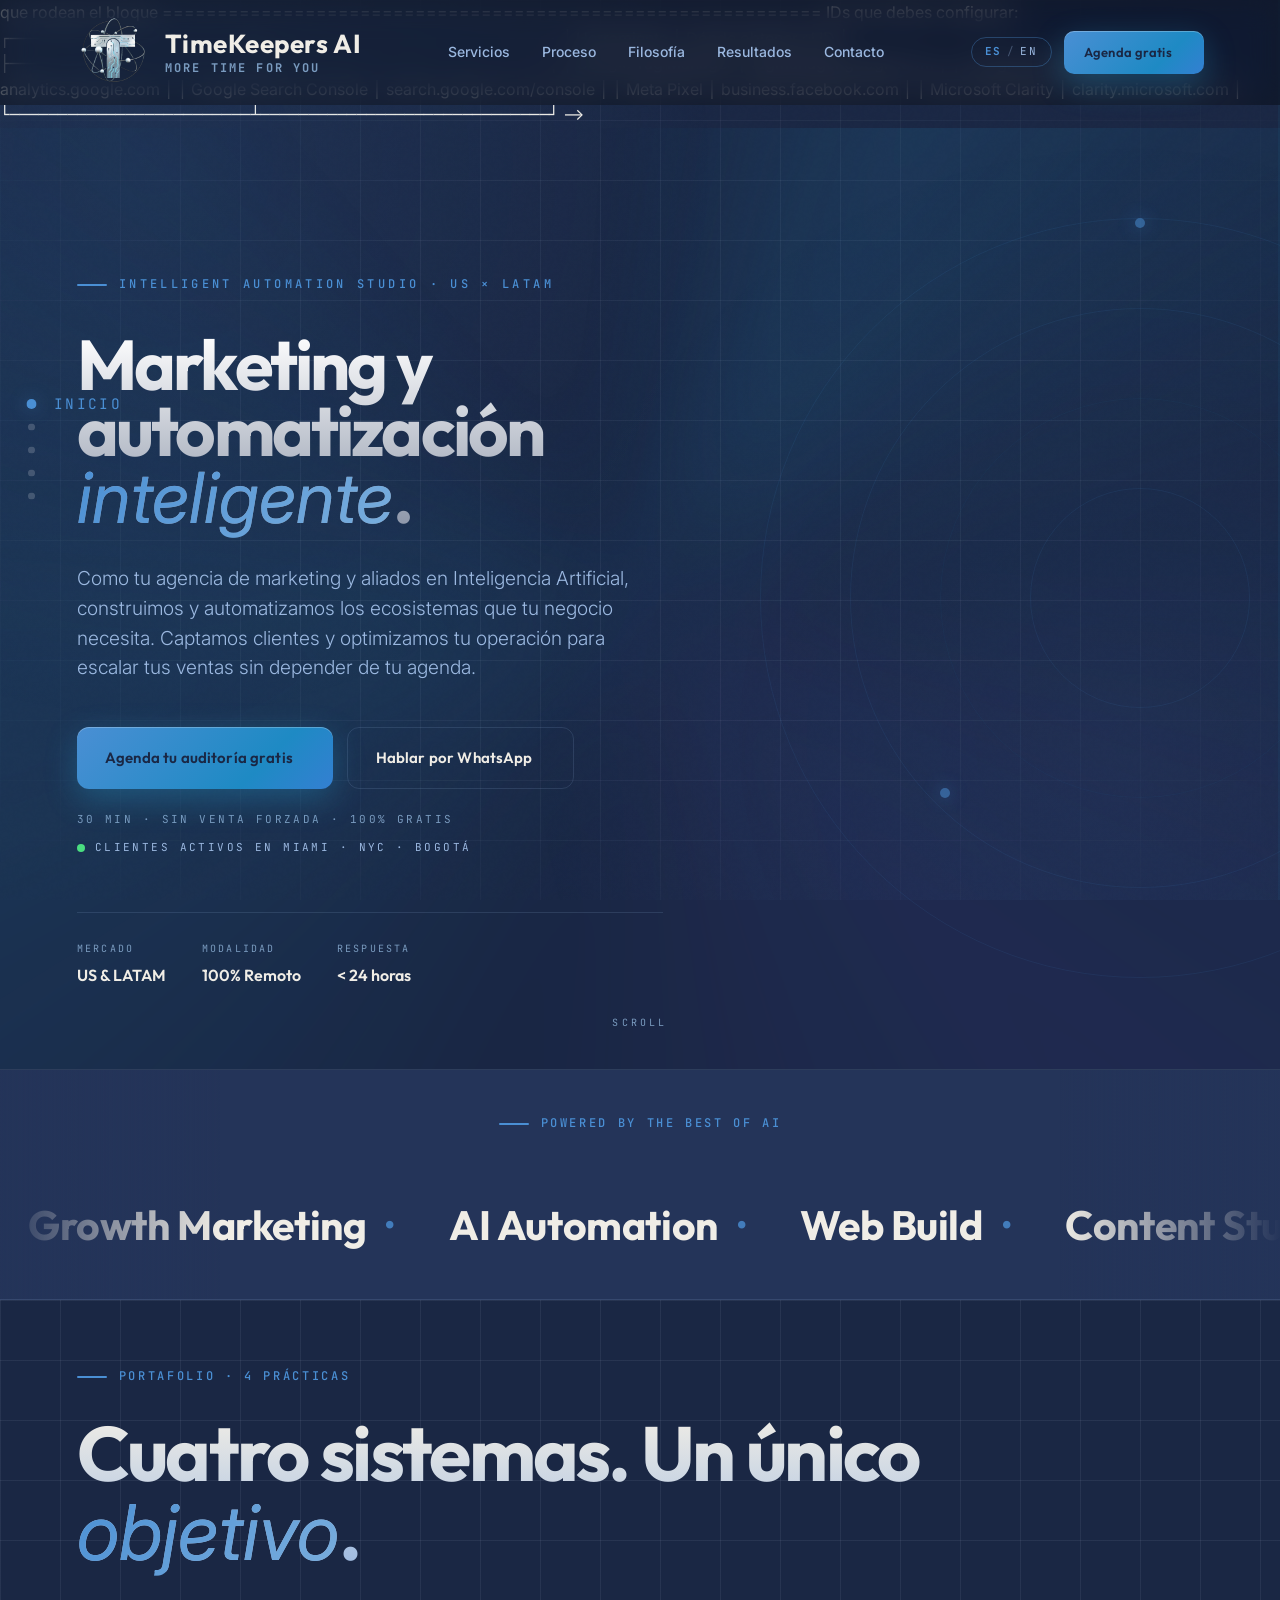
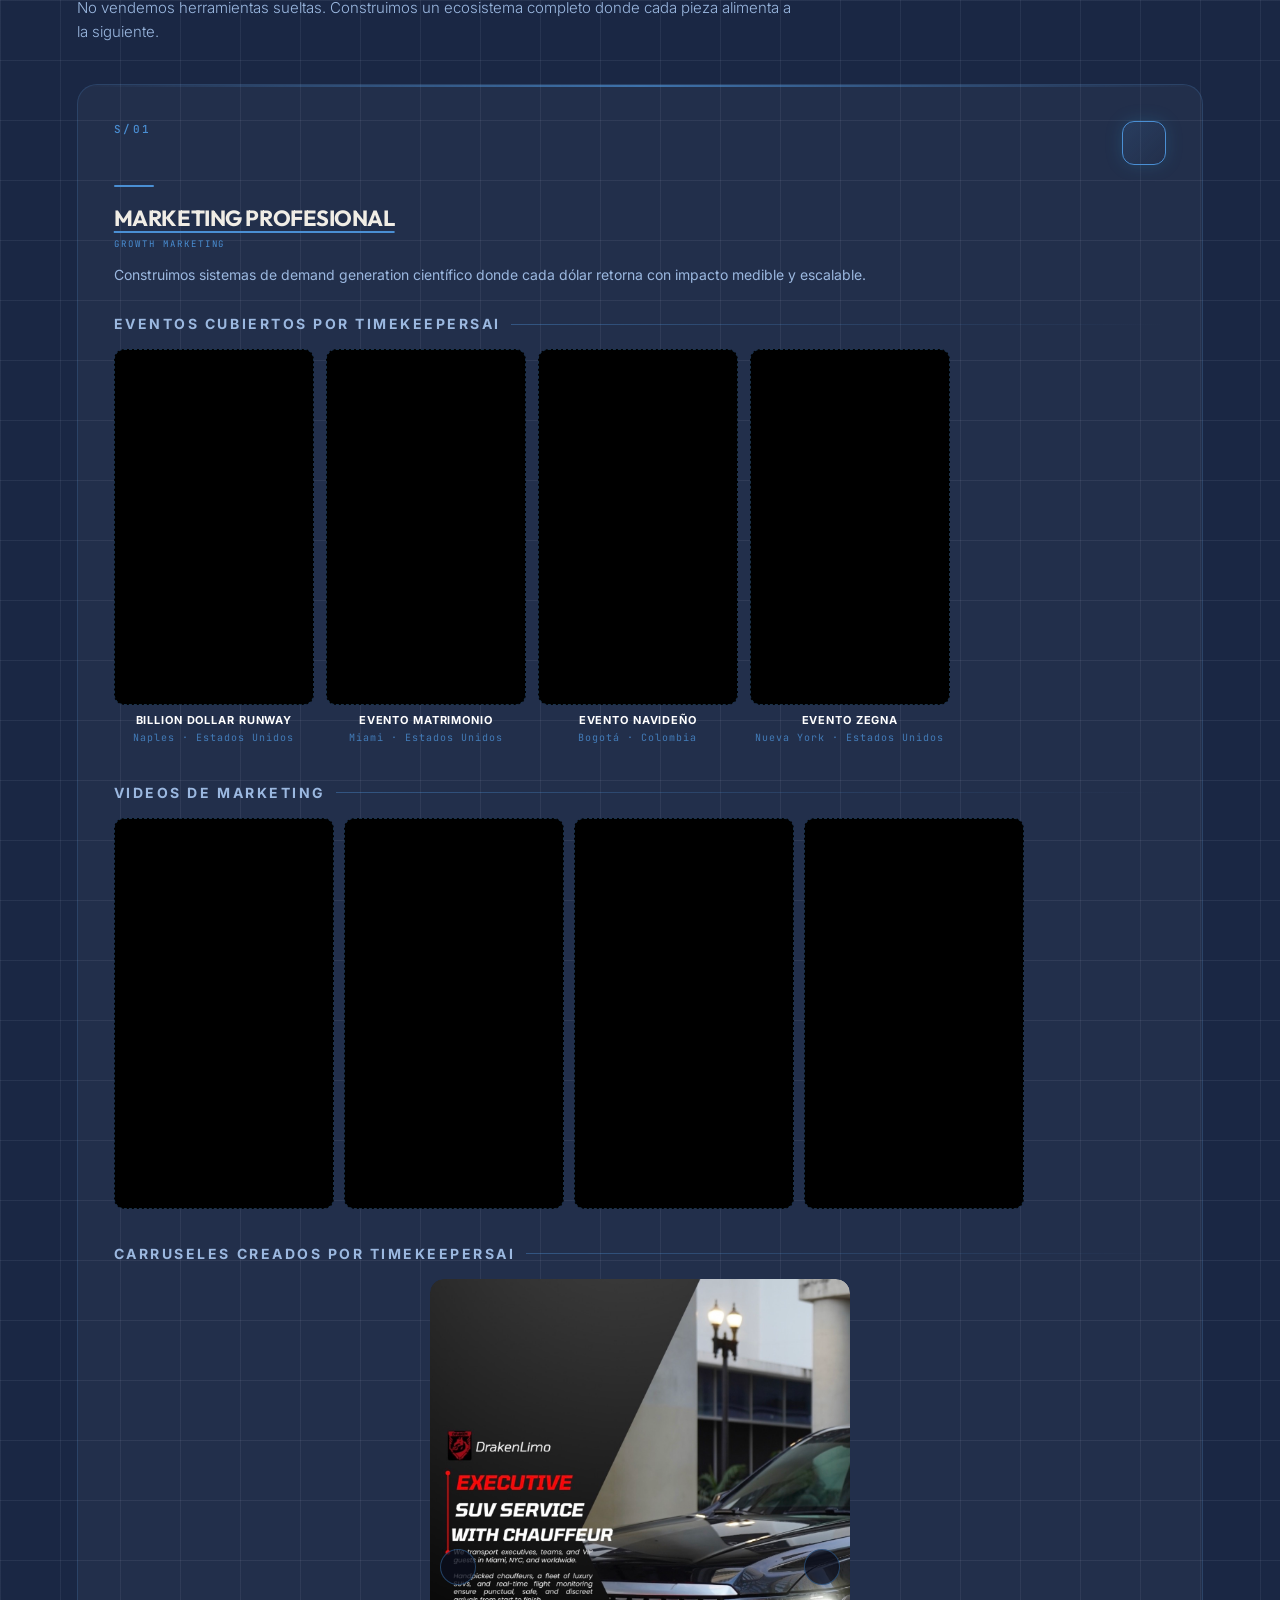
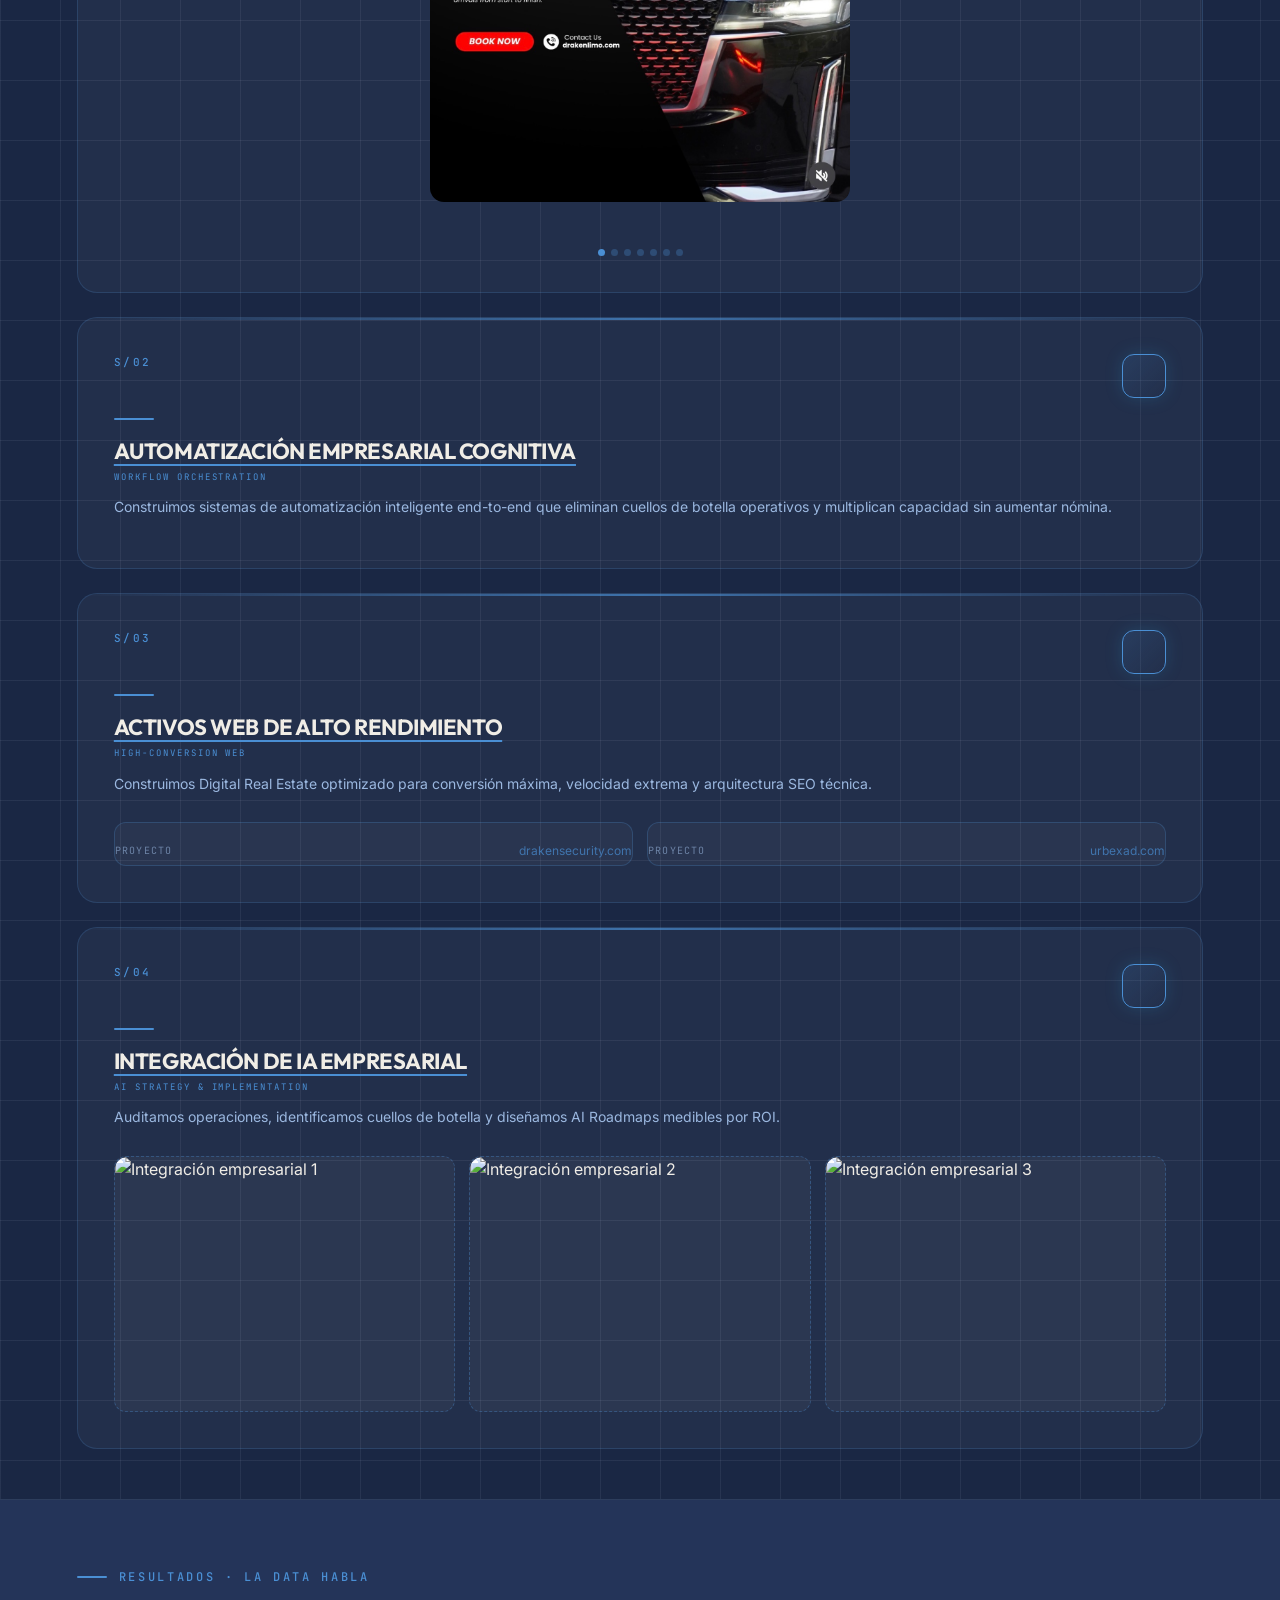
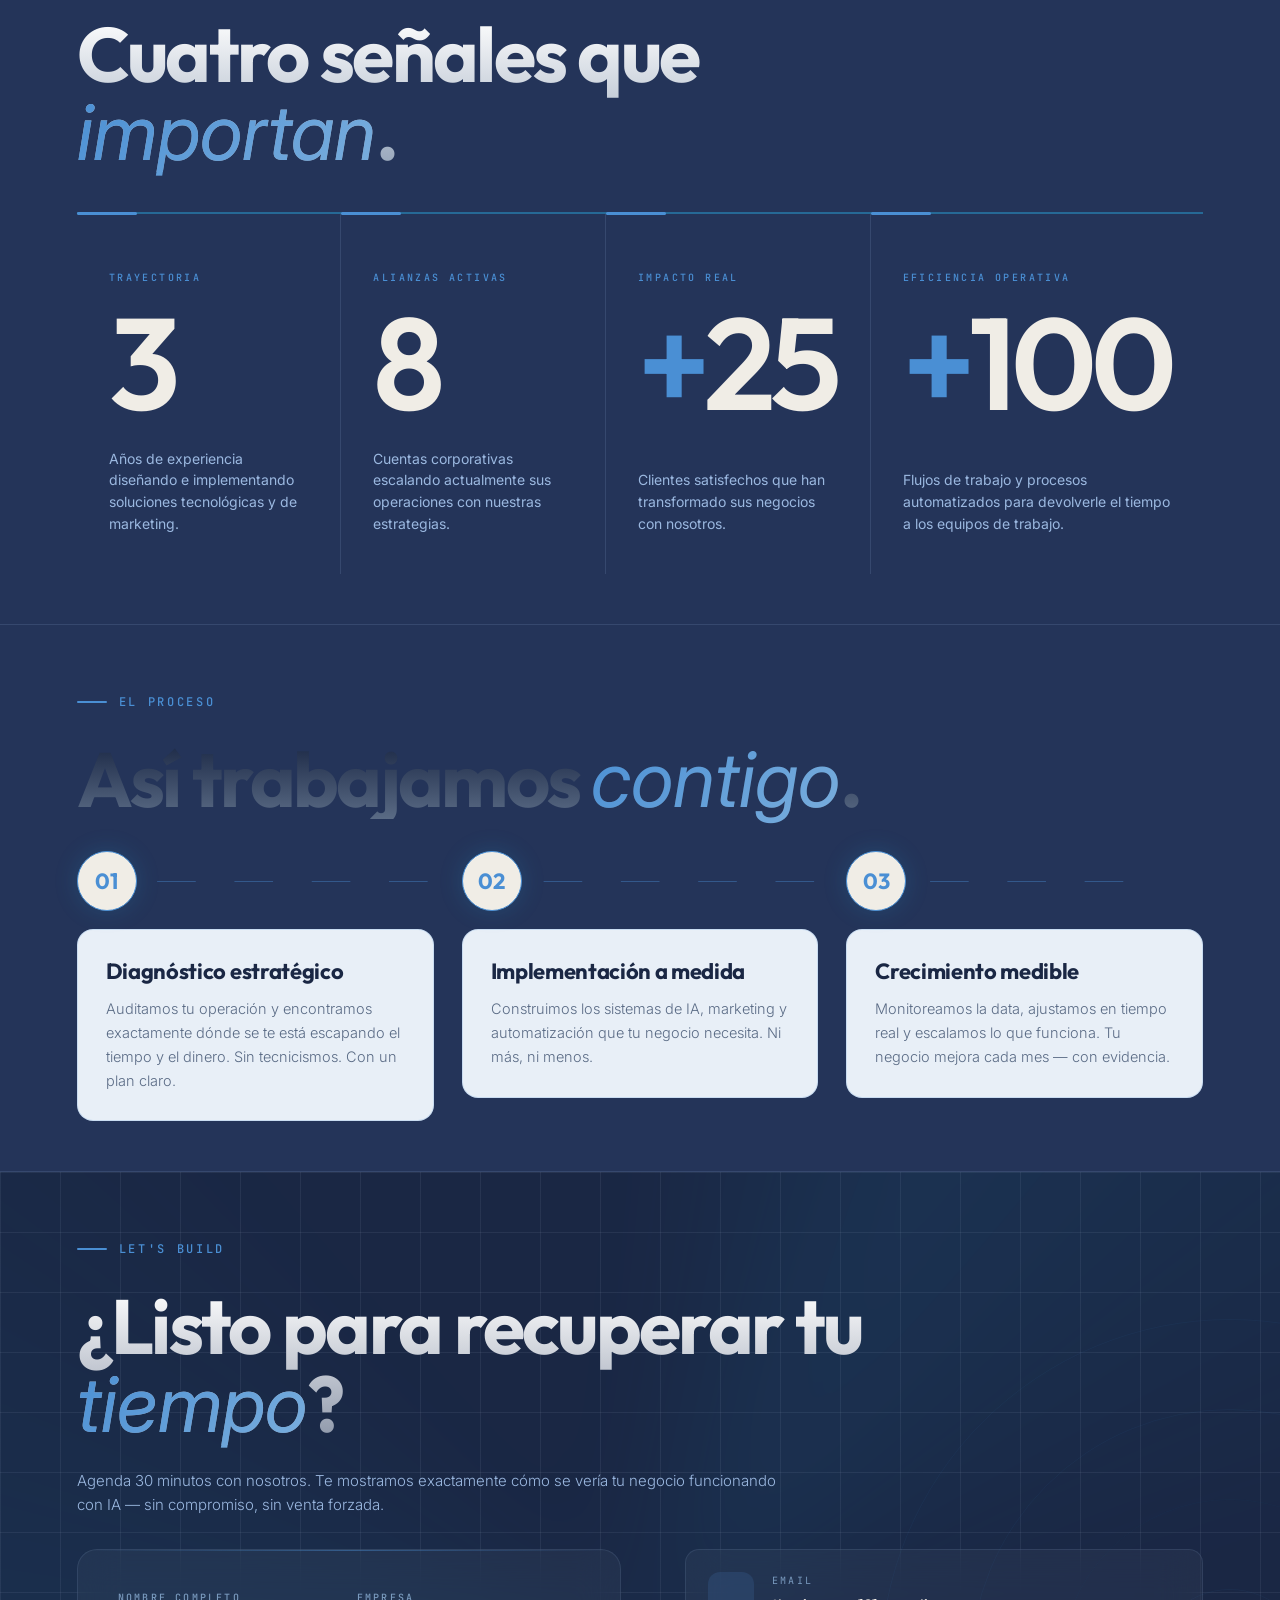
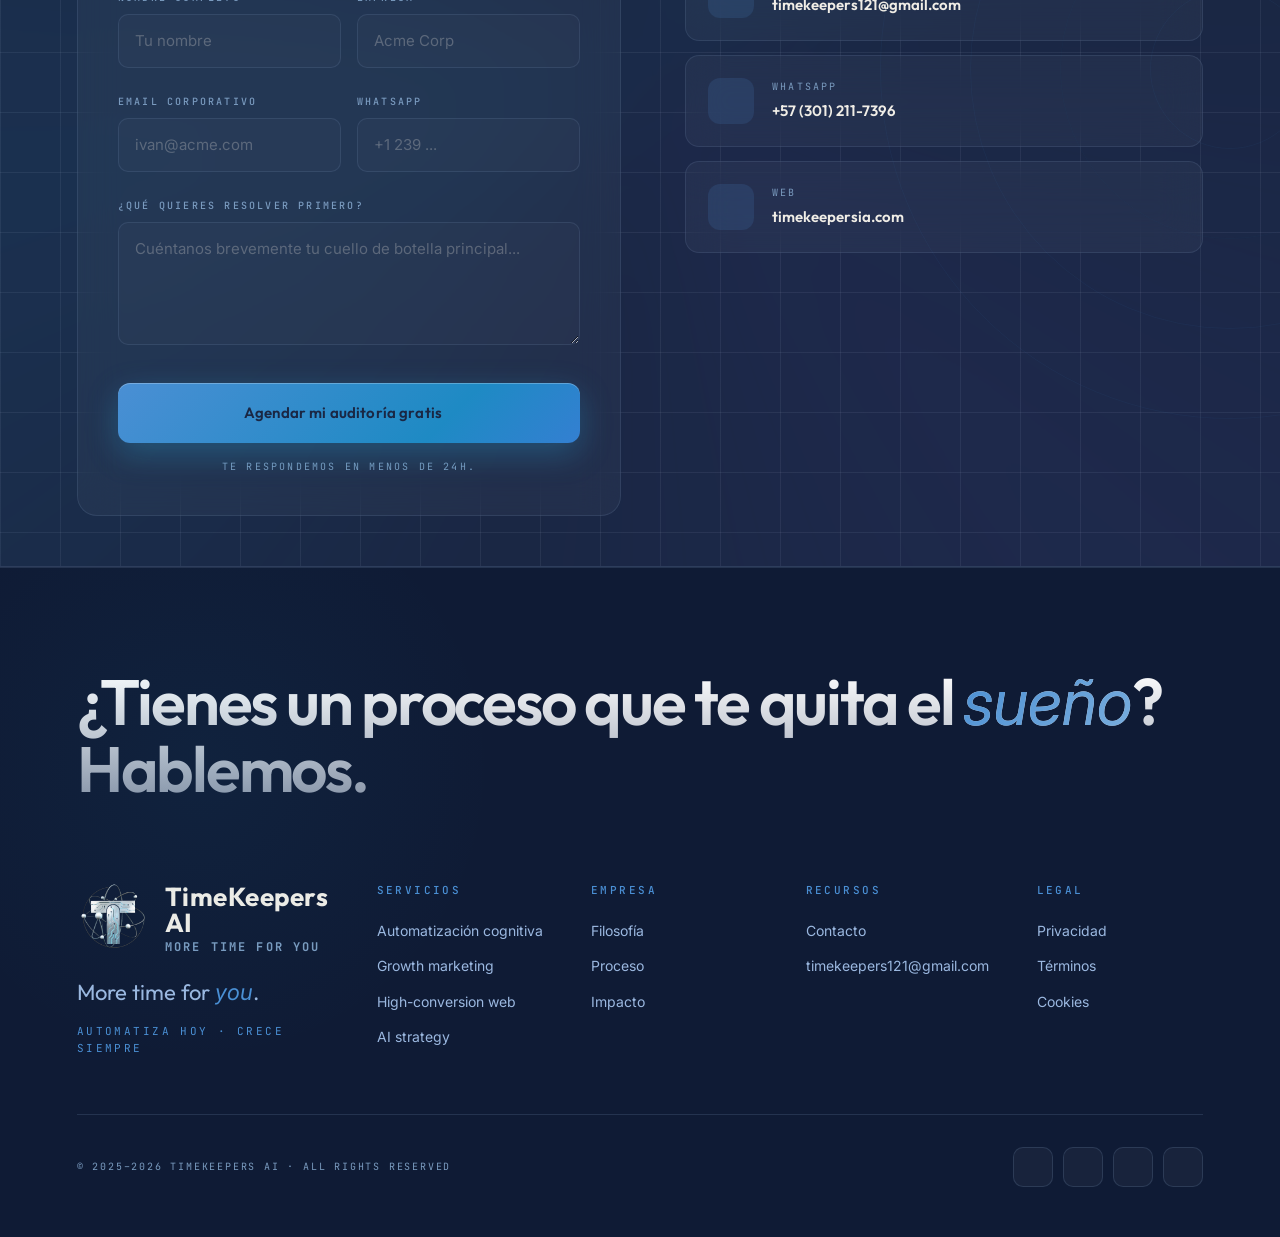
==== commit 91ccef1d: "Agrega sistema de animaciones GSAP + Lenis - Lenis: scroll suave con lerp 0.09 conectado al ticker d" ====
--- a/index.html
+++ b/index.html
@@ -2583,6 +2583,52 @@
   transition: top 0.25s var(--ease-out-expo);
 }
 .skip-link:focus { top: 12px; outline: 2px solid var(--pure-light); outline-offset: 2px; }
+
+/* ── GSAP animation helpers ─────────────────────────────── */
+
+/* Hero: let GSAP own opacity/transform — disable CSS reveal for motion users */
+@media (prefers-reduced-motion: no-preference) {
+  .hero-inner .reveal {
+    opacity: 1;
+    transform: none;
+    transition: none;
+  }
+}
+
+/* Service number highlight on scroll */
+.service-num {
+  transition: color 0.35s ease, transform 0.35s ease;
+}
+.service-num.num-lit {
+  color: var(--tech-cyan);
+  transform: scale(1.08);
+}
+
+/* Card hover — scale + glow */
+.service-card {
+  transition: transform 0.35s var(--ease-out-expo), box-shadow 0.35s var(--ease-out-expo);
+}
+.service-card:hover {
+  transform: translateY(-6px) scale(1.015);
+  box-shadow: 0 24px 60px rgba(74,143,212,0.15), 0 0 0 1px rgba(74,143,212,0.2);
+}
+
+/* Submit button pulse */
+@keyframes btn-pulse {
+  0%, 85%, 100% { box-shadow: 0 0 0 0 rgba(74,143,212,0.45); }
+  50%            { box-shadow: 0 0 0 12px rgba(74,143,212,0); }
+}
+.form-submit {
+  animation: btn-pulse 3s ease-in-out infinite;
+}
+
+/* Process SVG line — start hidden, GSAP draws it */
+@media (prefers-reduced-motion: no-preference) {
+  .track-line {
+    stroke-dasharray: 200;
+    stroke-dashoffset: 200;
+  }
+}
 
 /* Language toggle button */
 .lang-toggle {
@@ -3730,6 +3776,132 @@
     var diff = touchStartX - e.changedTouches[0].clientX;
     if (Math.abs(diff) > 40) { resetTimer(); step(diff > 0 ? 1 : -1); }
   }, { passive: true });
+})();
+</script>
+
+<!-- ====================== GSAP + LENIS (animation layer) ====================== -->
+<script src="https://cdnjs.cloudflare.com/ajax/libs/gsap/3.12.5/gsap.min.js"></script>
+<script src="https://cdnjs.cloudflare.com/ajax/libs/gsap/3.12.5/ScrollTrigger.min.js"></script>
+<script src="https://cdn.jsdelivr.net/npm/lenis@1.1.14/dist/lenis.min.js"></script>
+<script>
+(function () {
+  if (typeof gsap === 'undefined') return;
+
+  gsap.registerPlugin(ScrollTrigger);
+
+  /* ── 1. LENIS — smooth scroll ───────────────────────────── */
+  var lenis;
+  if (typeof Lenis !== 'undefined') {
+    lenis = new Lenis({ lerp: 0.09, smoothWheel: true, syncTouch: false });
+    gsap.ticker.add(function (t) { lenis.raf(t * 1000); });
+    gsap.ticker.lagSmoothing(0);
+    lenis.on('scroll', ScrollTrigger.update);
+  }
+
+  /* ── 2. Reduced-motion guard ────────────────────────────── */
+  var mm = gsap.matchMedia();
+
+  /* ── Full animations — motion OK ───────────────────────── */
+  mm.add('(prefers-reduced-motion: no-preference)', function () {
+
+    /* Duration multiplier: 40% faster on mobile */
+    var mob = window.matchMedia('(max-width: 768px)').matches;
+    var D   = mob ? 0.6 : 1;   /* scale all durations by this */
+
+    /* ── HERO entrance timeline ─────────────────────────── */
+    var heroEls = [
+      '.hero-eyebrow',
+      '.hero-title',
+      '.hero-subtitle',
+      '.hero-ctas',
+      '.hero-badges',
+      '.hero-meta'
+    ];
+    gsap.set(heroEls, { opacity: 0, y: 32 });
+
+    var heroTl = gsap.timeline({ delay: 0.15 });
+    heroTl
+      .to('.hero-eyebrow',  { opacity:1, y:0, duration: 0.65*D, ease:'power3.out' })
+      .to('.hero-title',    { opacity:1, y:0, duration: 0.75*D, ease:'power3.out' }, '-=0.35')
+      .to('.hero-subtitle', { opacity:1, y:0, duration: 0.65*D, ease:'power3.out' }, '-=0.45')
+      .to('.hero-ctas',     { opacity:1, y:0, duration: 0.55*D, ease:'power3.out' }, '-=0.35')
+      .to('.hero-badges',   { opacity:1, y:0, duration: 0.5*D,  ease:'power3.out' }, '-=0.3')
+      .to('.hero-meta',     { opacity:1, y:0, duration: 0.5*D,  ease:'power3.out' }, '-=0.25');
+
+    /* ── SERVICES — card entrance + number highlight ─────── */
+    gsap.utils.toArray('.service-card').forEach(function (card, i) {
+      gsap.from(card, {
+        scrollTrigger: { trigger: card, start: 'top 85%', once: true },
+        opacity: 0, y: 44, scale: 0.97,
+        duration: 0.7*D, delay: i * 0.08, ease: 'power3.out',
+        clearProps: 'all'
+      });
+    });
+
+    gsap.utils.toArray('.service-num').forEach(function (num) {
+      ScrollTrigger.create({
+        trigger: num, start: 'top 80%', once: true,
+        onEnter: function () { num.classList.add('num-lit'); }
+      });
+    });
+
+    /* ── METRICS — stagger cells + scale pop on numbers ──── */
+    gsap.from('.metric-cell', {
+      scrollTrigger: { trigger: '.metrics-grid', start: 'top 78%', once: true },
+      opacity: 0, y: 36, scale: 0.95,
+      duration: 0.65*D, stagger: 0.13, ease: 'power3.out',
+      clearProps: 'all'
+    });
+
+    gsap.utils.toArray('.metric-value').forEach(function (mv) {
+      ScrollTrigger.create({
+        trigger: mv, start: 'top 80%', once: true,
+        onEnter: function () {
+          gsap.from(mv, { scale: 0.8, opacity: 0, duration: 0.5*D, ease: 'back.out(1.6)' });
+        }
+      });
+    });
+
+    /* ── PROCESS — steps stagger + SVG line draw ─────────── */
+    gsap.from('.timeline-step', {
+      scrollTrigger: { trigger: '.timeline', start: 'top 78%', once: true },
+      opacity: 0, x: -28,
+      duration: 0.6*D, stagger: 0.18, ease: 'power3.out',
+      clearProps: 'all'
+    });
+
+    var trackLine = document.querySelector('.track-line');
+    if (trackLine) {
+      gsap.to(trackLine, {
+        strokeDashoffset: 0,
+        duration: 1.1*D, ease: 'power2.inOut',
+        scrollTrigger: { trigger: '.timeline', start: 'top 72%', once: true }
+      });
+    }
+
+    /* ── CONTACT — form fade + info cards stagger ─────────── */
+    gsap.from('.contact-form', {
+      scrollTrigger: { trigger: '.contact-form', start: 'top 80%', once: true },
+      opacity: 0, y: 28, duration: 0.7*D, ease: 'power3.out', clearProps: 'all'
+    });
+
+    gsap.from('.contact-card', {
+      scrollTrigger: { trigger: '.contact-info', start: 'top 82%', once: true },
+      opacity: 0, x: 24,
+      duration: 0.55*D, stagger: 0.12, ease: 'power3.out', clearProps: 'all'
+    });
+
+    return function () { /* cleanup on matchMedia change */ };
+  });
+
+  /* ── Reduced-motion fallback — show everything static ── */
+  mm.add('(prefers-reduced-motion: reduce)', function () {
+    document.querySelectorAll('.hero-inner .reveal').forEach(function (el) {
+      el.style.opacity = '1';
+      el.style.transform = 'none';
+    });
+  });
+
 })();
 </script>
 
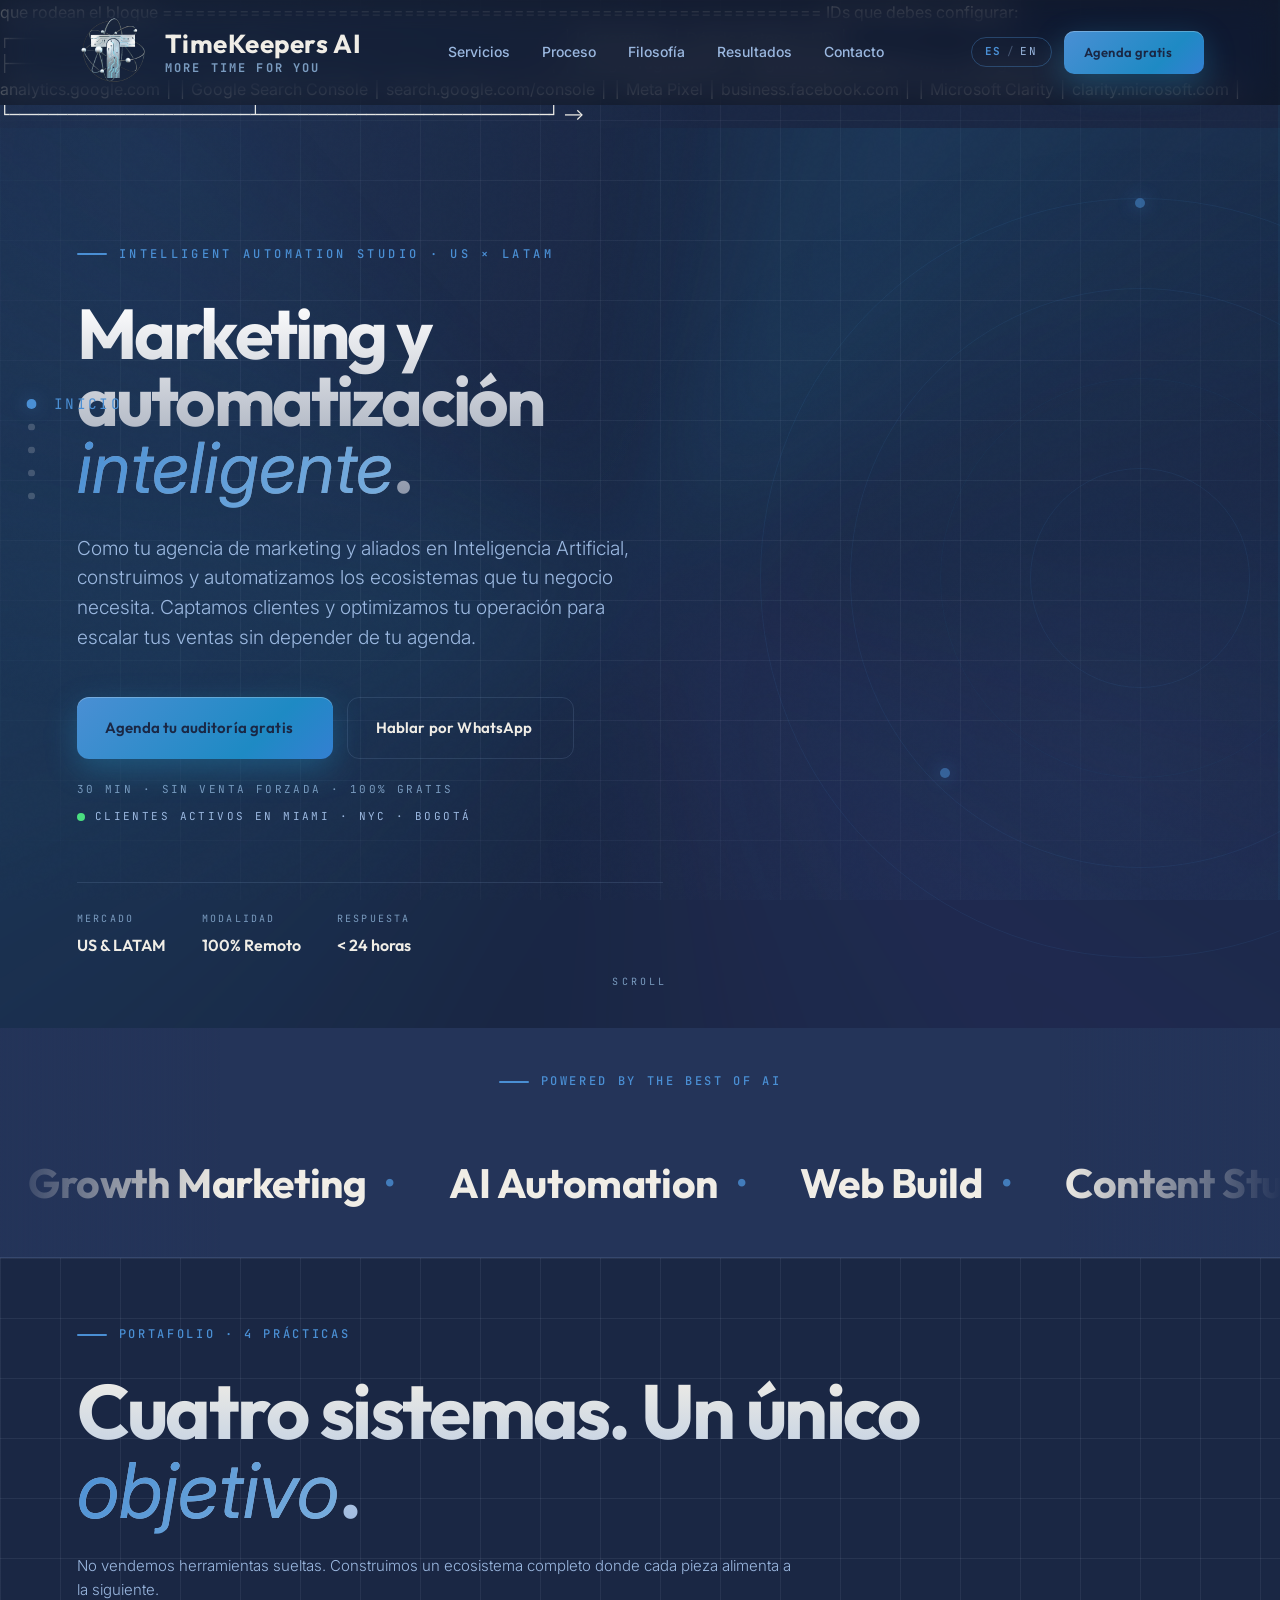
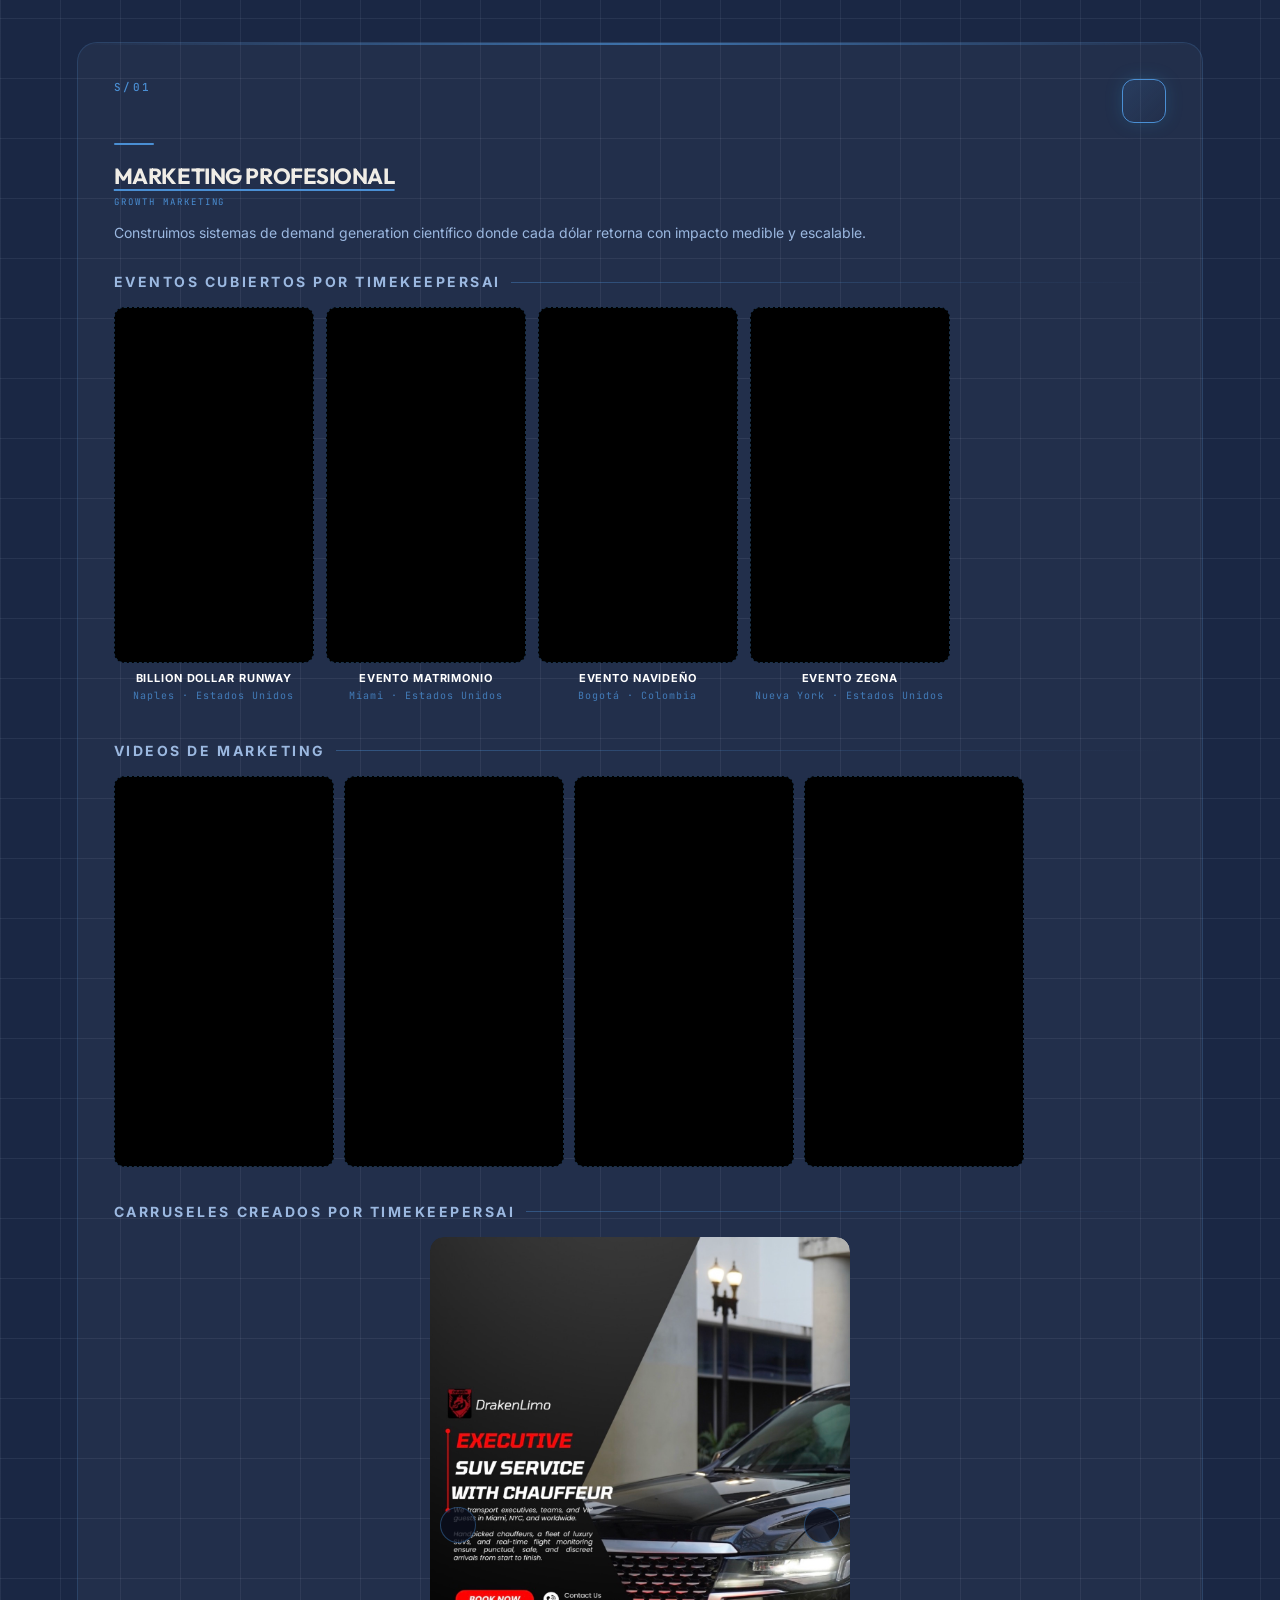
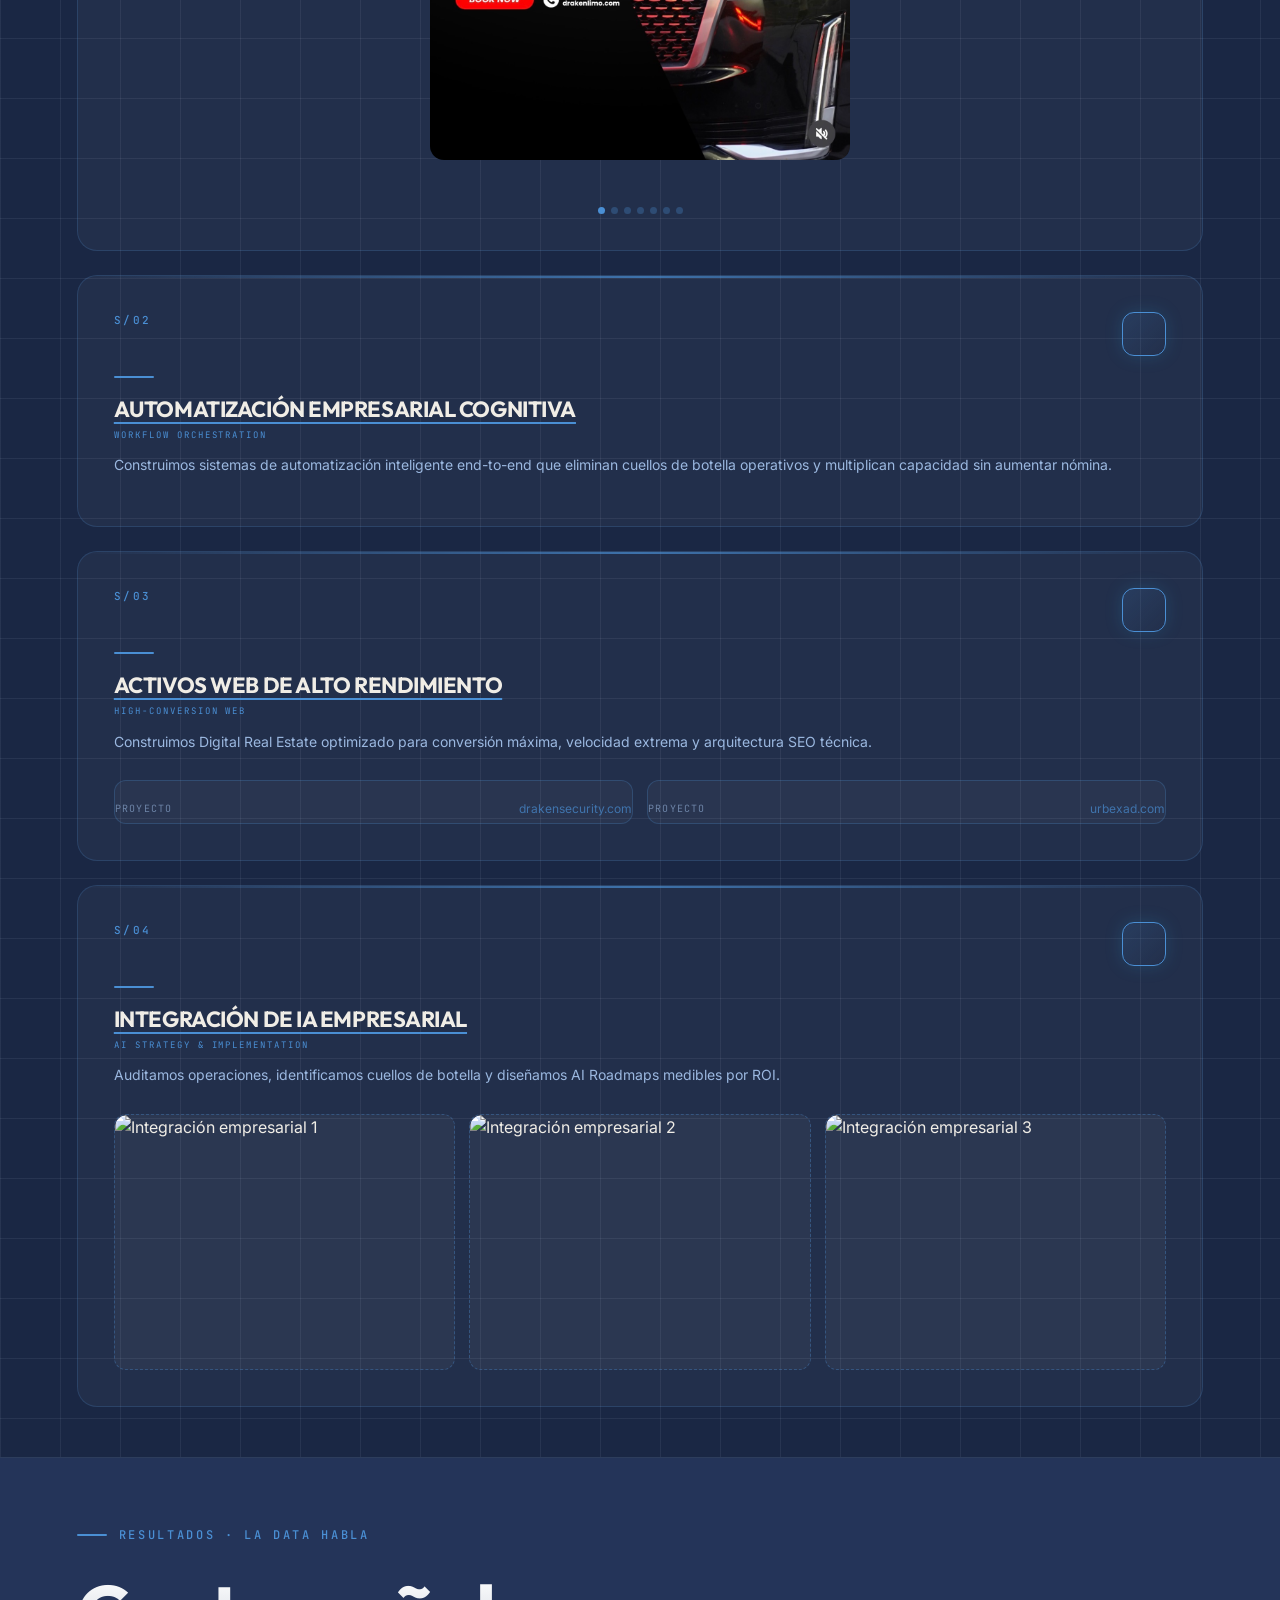
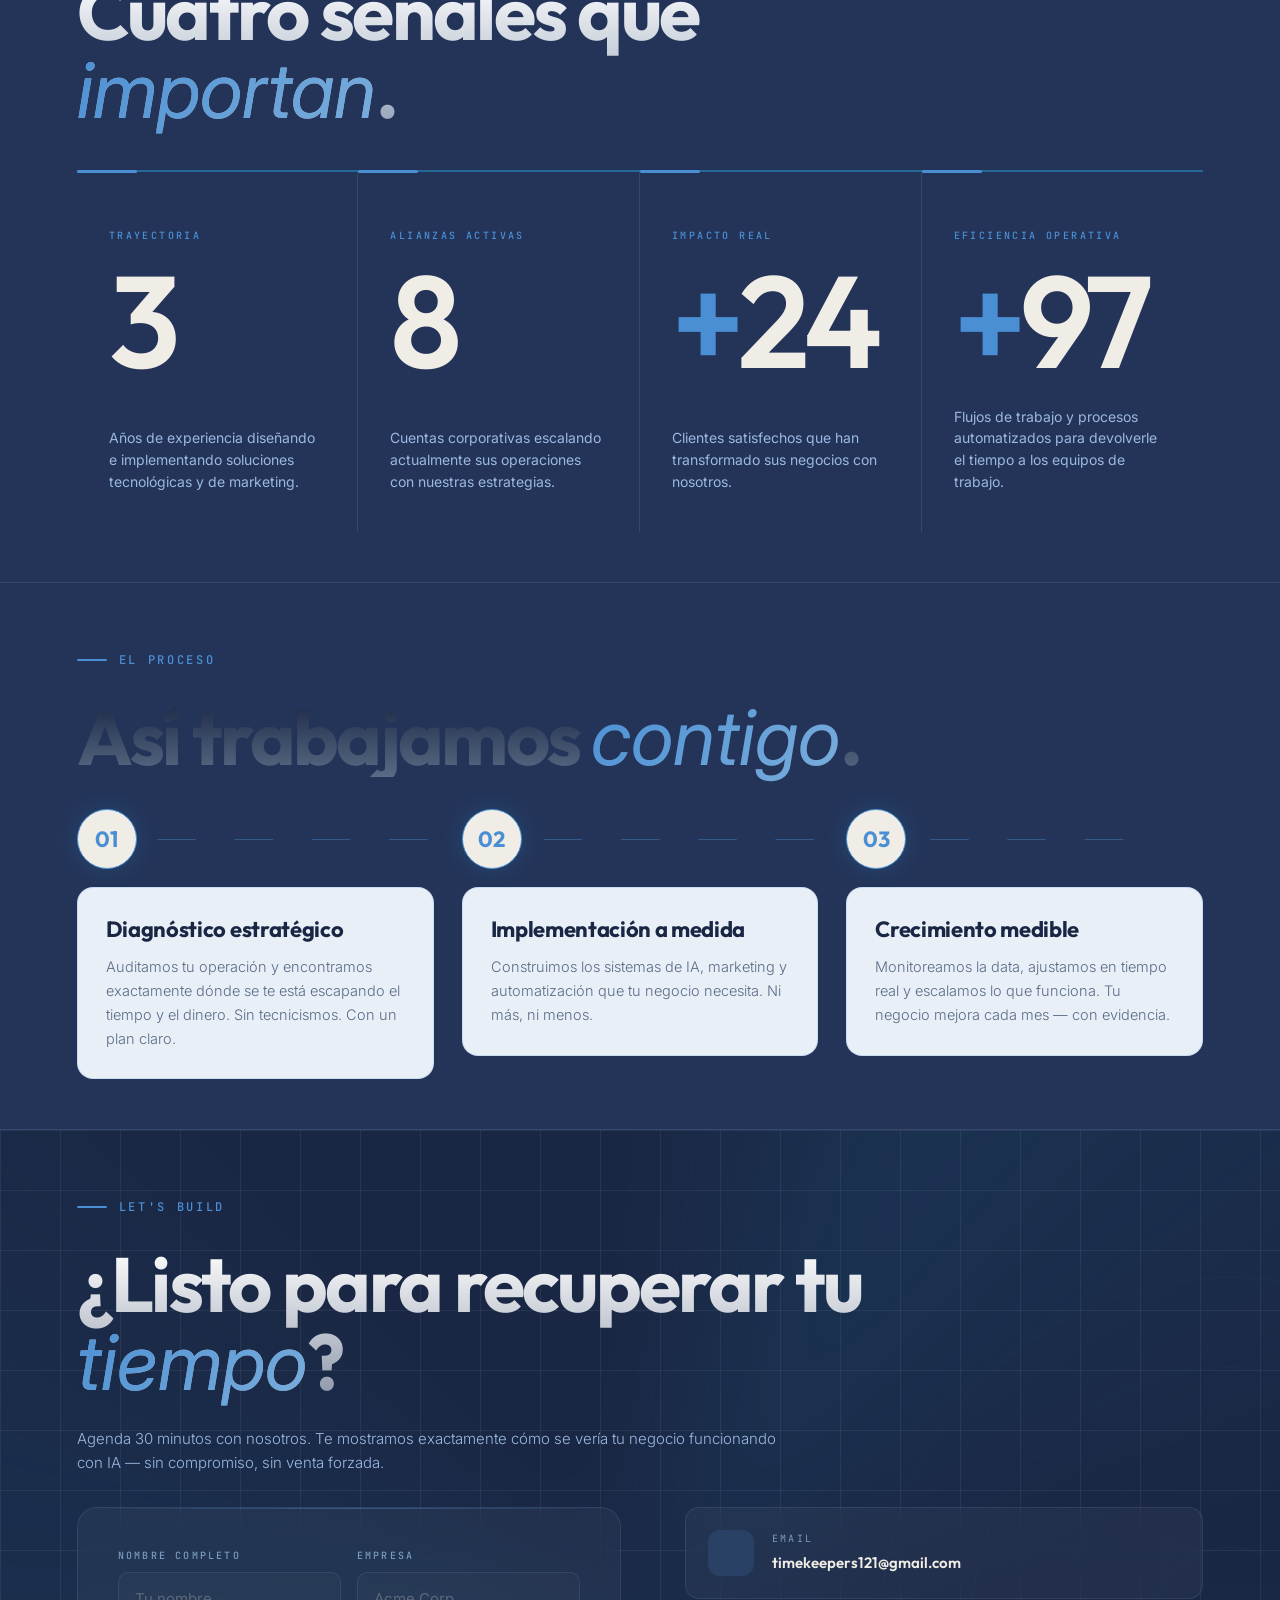
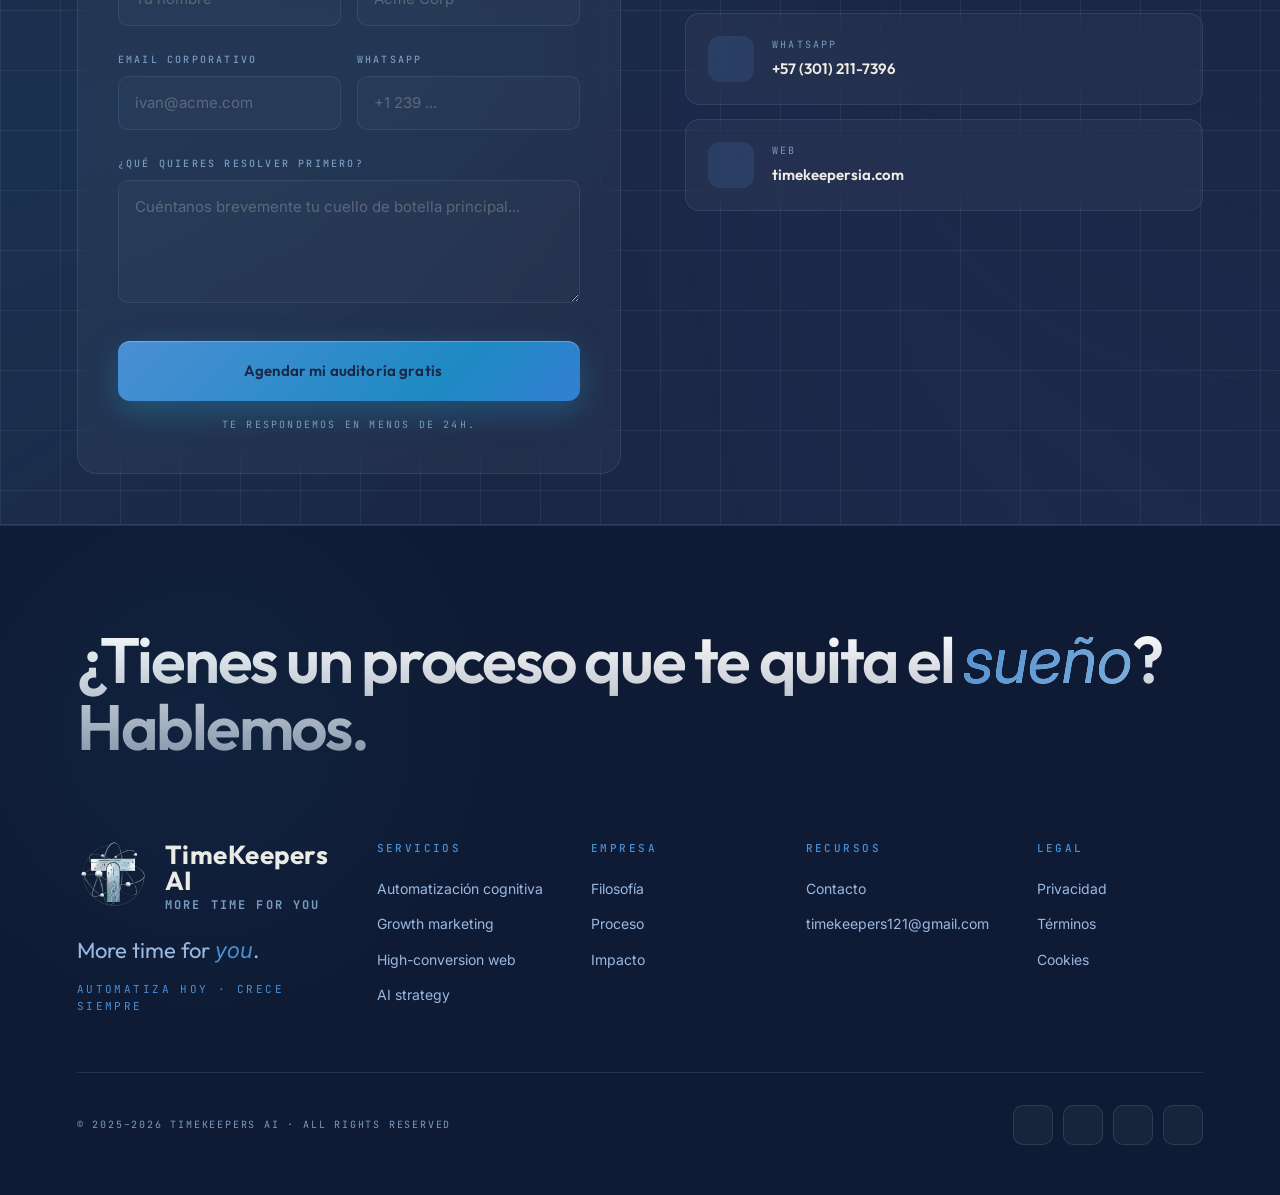
==== commit ee436983: "Hero: quita línea blanca, reduce padding y agrega word-reveal al título - Elimina border-bottom del " ====
--- a/index.html
+++ b/index.html
@@ -617,13 +617,23 @@
    ===================================================================== */
 .hero {
   min-height: 100vh;
-  padding: 140px 6vw 80px;
+  padding: 100px 6vw 60px;
   display: flex;
   flex-direction: column;
   justify-content: center;
   position: relative;
   overflow: hidden;
-  border-bottom: 1px solid var(--border-subtle);
+}
+
+/* Word-reveal: cada palabra del título usa clip-path */
+.hero-title .word-wrap {
+  display: inline-block;
+  overflow: hidden;
+  vertical-align: bottom;
+}
+.hero-title .word {
+  display: inline-block;
+  will-change: transform;
 }
 
 /* Hero video — right half, full video visible, only left edge diffused */
@@ -3818,15 +3828,35 @@
       '.hero-meta'
     ];
     gsap.set(heroEls, { opacity: 0, y: 32 });
+    /* El título se maneja palabra por palabra — resetear el set global */
+    gsap.set('.hero-title', { opacity: 1, y: 0 });
+
+    /* ── Word-split en hero-title ───────────────────────── */
+    var titleEl = document.querySelector('.hero-title');
+    if (titleEl) {
+      /* Split conservando spans internos (serif-italic) */
+      var raw = titleEl.innerHTML;
+      /* Wrap cada palabra en .word-wrap > .word, respetando tags */
+      var wrapped = raw.replace(/(<[^>]+>)|([^\s<]+)/g, function(m, tag, word) {
+        if (tag) return tag;
+        return '<span class="word-wrap"><span class="word">' + word + '</span></span>';
+      });
+      titleEl.innerHTML = wrapped;
+    }
 
     var heroTl = gsap.timeline({ delay: 0.15 });
     heroTl
-      .to('.hero-eyebrow',  { opacity:1, y:0, duration: 0.65*D, ease:'power3.out' })
-      .to('.hero-title',    { opacity:1, y:0, duration: 0.75*D, ease:'power3.out' }, '-=0.35')
-      .to('.hero-subtitle', { opacity:1, y:0, duration: 0.65*D, ease:'power3.out' }, '-=0.45')
-      .to('.hero-ctas',     { opacity:1, y:0, duration: 0.55*D, ease:'power3.out' }, '-=0.35')
-      .to('.hero-badges',   { opacity:1, y:0, duration: 0.5*D,  ease:'power3.out' }, '-=0.3')
-      .to('.hero-meta',     { opacity:1, y:0, duration: 0.5*D,  ease:'power3.out' }, '-=0.25');
+      .to('.hero-eyebrow',  { opacity:1, y:0, duration: 0.6*D, ease:'power3.out' })
+      .from('.hero-title .word', {
+        y: '105%', opacity: 0,
+        duration: 0.7*D, stagger: 0.06*D,
+        ease: 'power4.out'
+      }, '-=0.3')
+      .to('.hero-title', { opacity:1 }, '<')   /* asegurar visibilidad */
+      .to('.hero-subtitle', { opacity:1, y:0, duration: 0.6*D, ease:'power3.out' }, '-=0.2')
+      .to('.hero-ctas',     { opacity:1, y:0, duration: 0.5*D, ease:'power3.out' }, '-=0.3')
+      .to('.hero-badges',   { opacity:1, y:0, duration: 0.45*D, ease:'power3.out' }, '-=0.25')
+      .to('.hero-meta',     { opacity:1, y:0, duration: 0.45*D, ease:'power3.out' }, '-=0.2');
 
     /* ── SERVICES — card entrance + number highlight ─────── */
     gsap.utils.toArray('.service-card').forEach(function (card, i) {
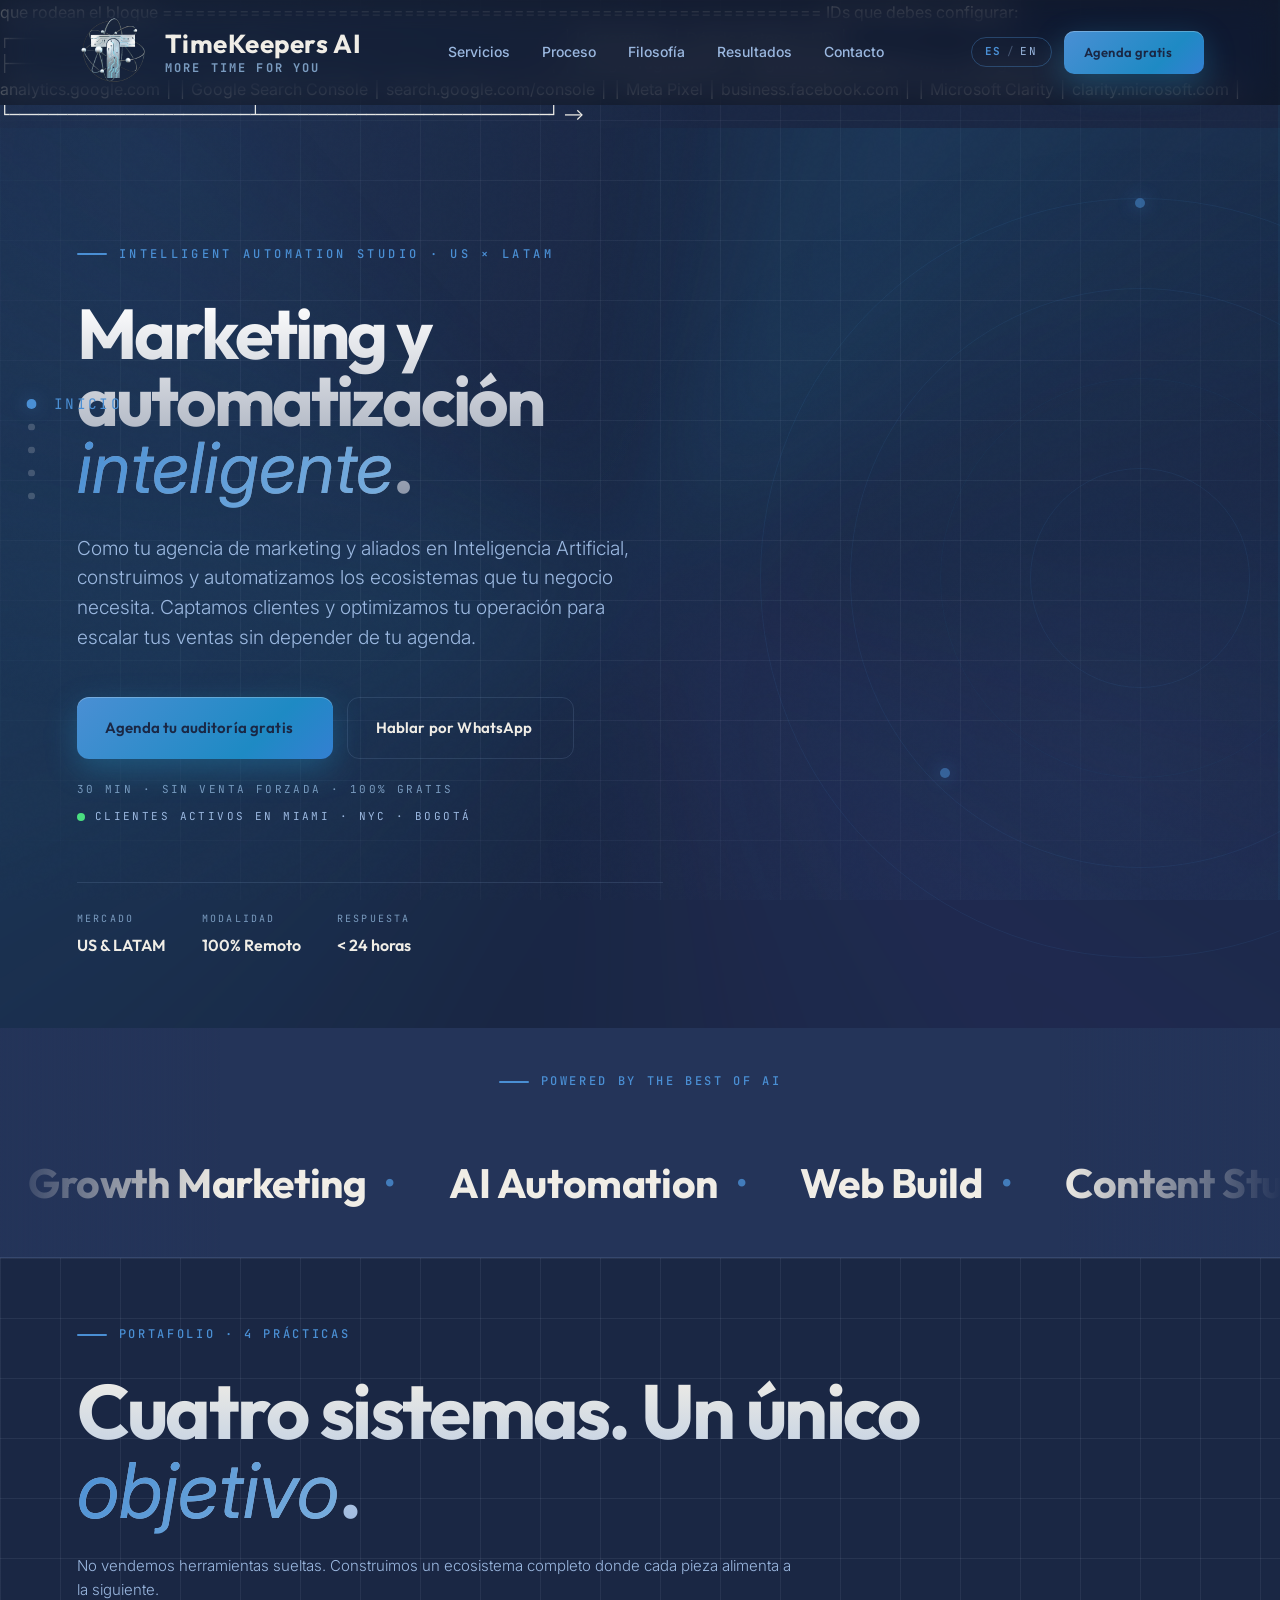
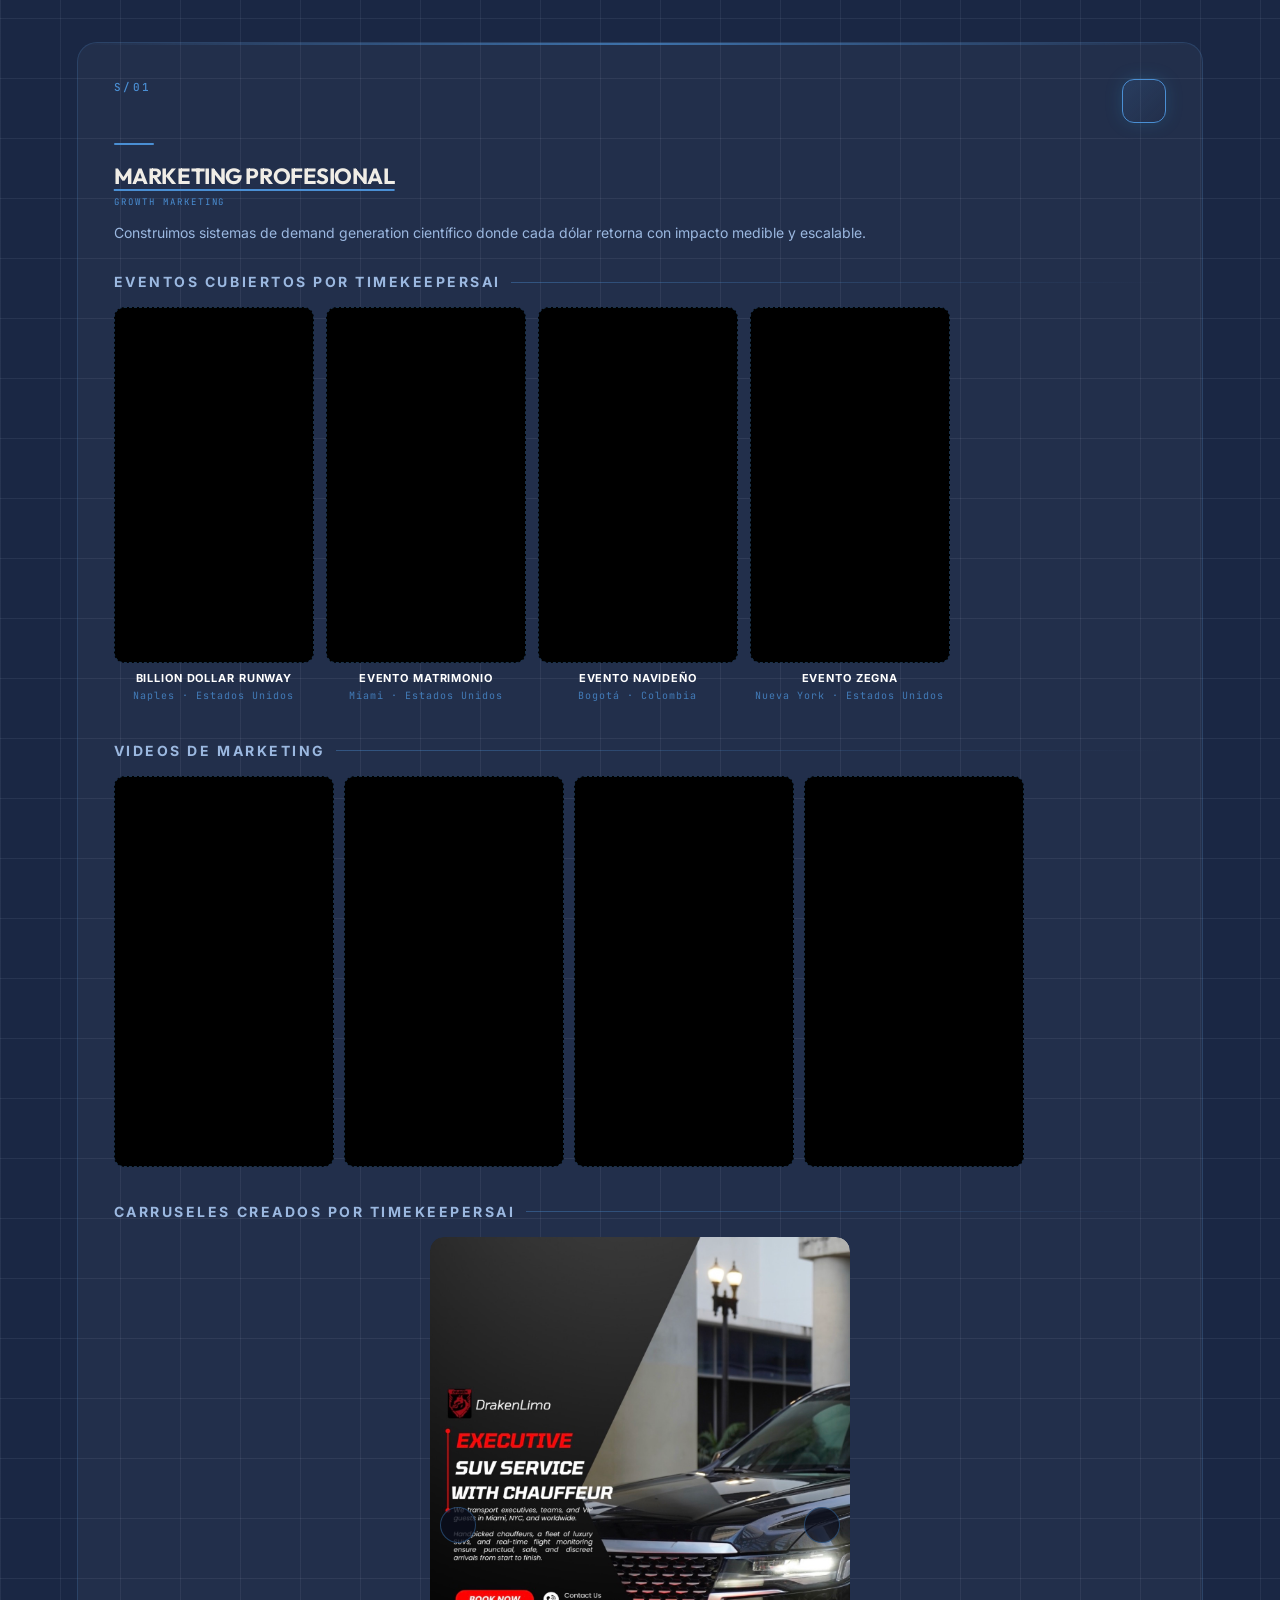
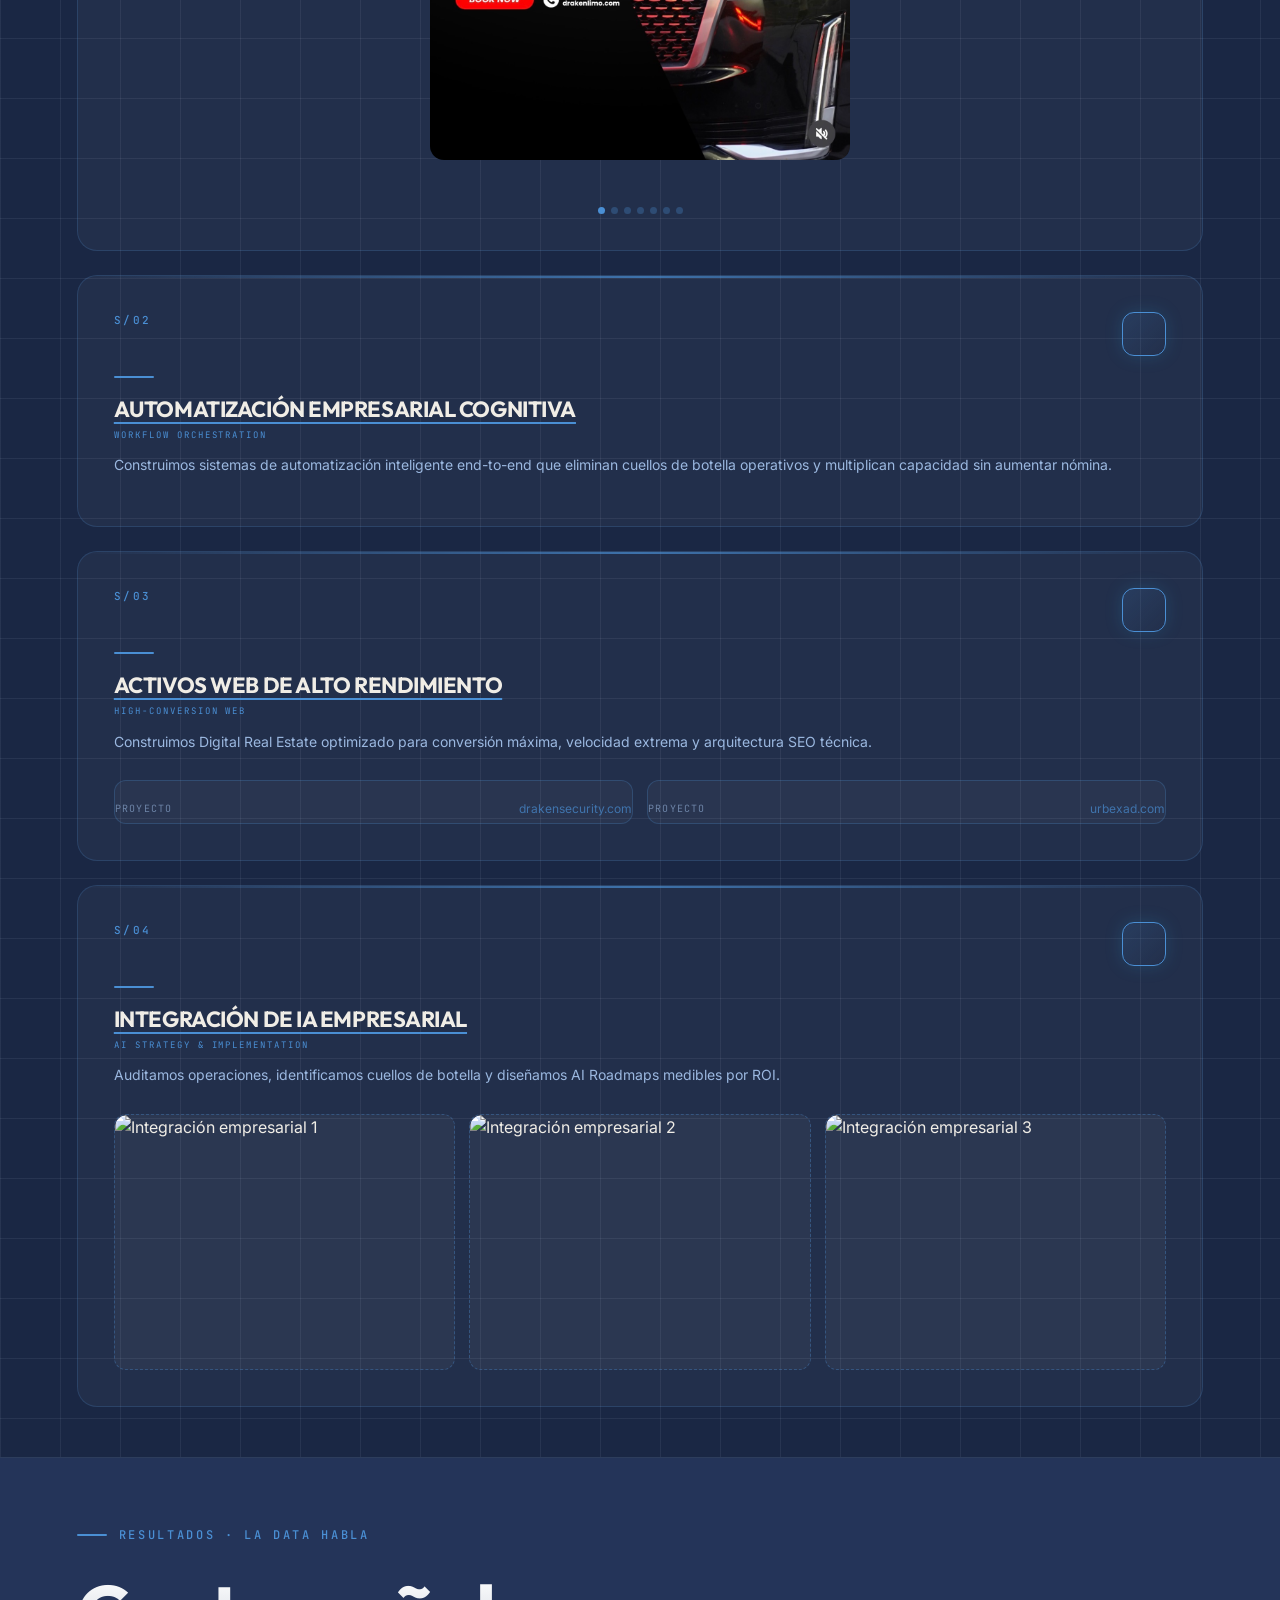
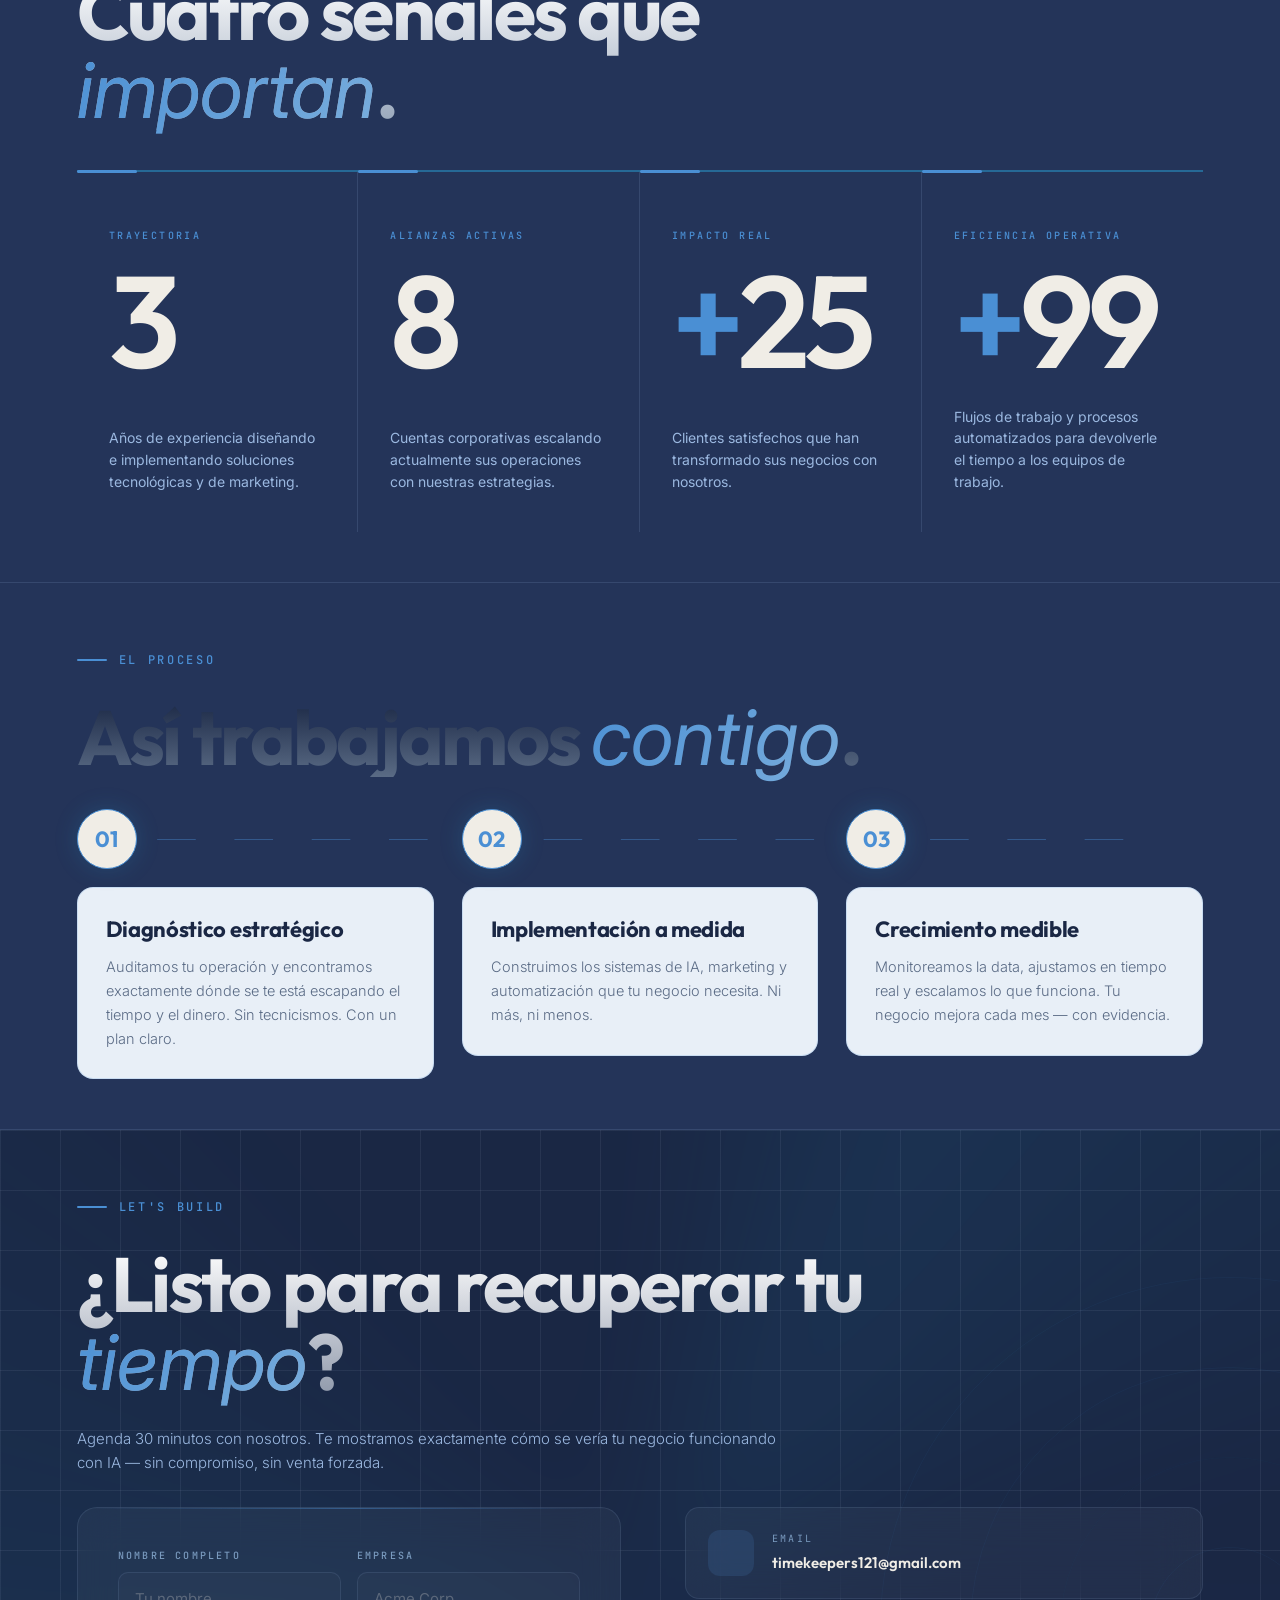
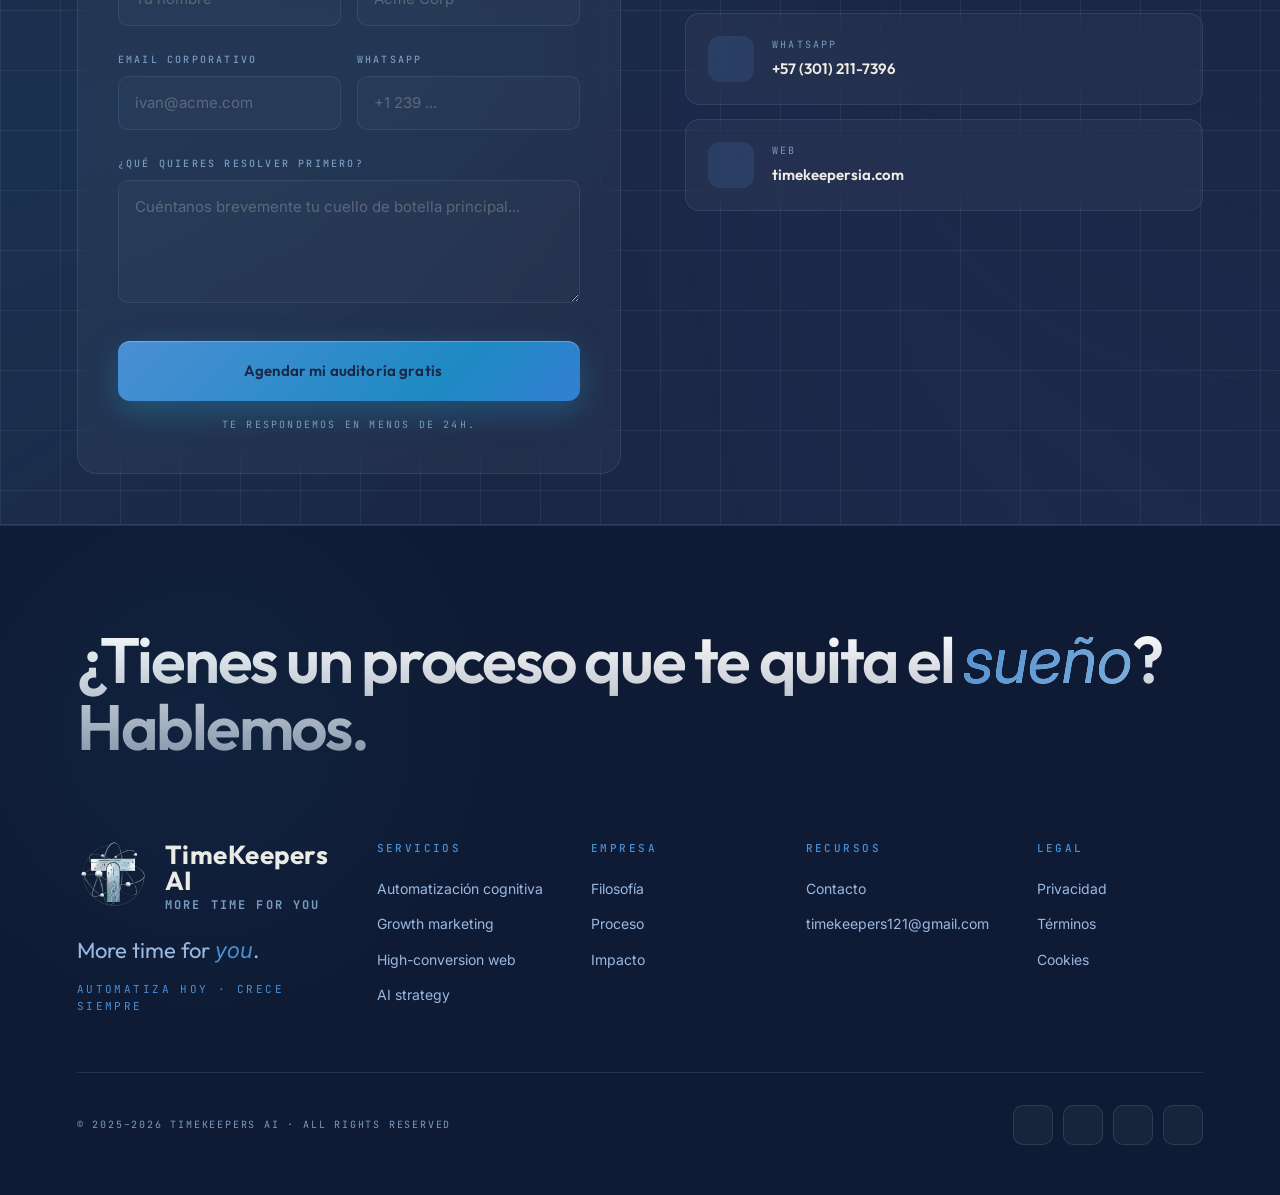
==== commit 3124c608: "Fix título hero invisible + quita flecha scroll - Reemplaza word-split (rompía background-clip:text)" ====
--- a/index.html
+++ b/index.html
@@ -625,16 +625,8 @@
   overflow: hidden;
 }
 
-/* Word-reveal: cada palabra del título usa clip-path */
-.hero-title .word-wrap {
-  display: inline-block;
-  overflow: hidden;
-  vertical-align: bottom;
-}
-.hero-title .word {
-  display: inline-block;
-  will-change: transform;
-}
+/* Título animado con skewY + fade — will-change solo durante la animación */
+.hero-title { will-change: transform, opacity; }
 
 /* Hero video — right half, full video visible, only left edge diffused */
 .hero-video {
@@ -2864,10 +2856,6 @@
       </div>
     </div>
 
-    <div class="hero-scroll" aria-hidden="true">
-      <span>SCROLL</span>
-      <i data-lucide="arrow-down"></i>
-    </div>
   </section>
 
 
@@ -3827,36 +3815,20 @@
       '.hero-badges',
       '.hero-meta'
     ];
-    gsap.set(heroEls, { opacity: 0, y: 32 });
-    /* El título se maneja palabra por palabra — resetear el set global */
-    gsap.set('.hero-title', { opacity: 1, y: 0 });
-
-    /* ── Word-split en hero-title ───────────────────────── */
-    var titleEl = document.querySelector('.hero-title');
-    if (titleEl) {
-      /* Split conservando spans internos (serif-italic) */
-      var raw = titleEl.innerHTML;
-      /* Wrap cada palabra en .word-wrap > .word, respetando tags */
-      var wrapped = raw.replace(/(<[^>]+>)|([^\s<]+)/g, function(m, tag, word) {
-        if (tag) return tag;
-        return '<span class="word-wrap"><span class="word">' + word + '</span></span>';
-      });
-      titleEl.innerHTML = wrapped;
-    }
+    gsap.set(heroEls, { opacity: 0, y: 36 });
 
     var heroTl = gsap.timeline({ delay: 0.15 });
     heroTl
       .to('.hero-eyebrow',  { opacity:1, y:0, duration: 0.6*D, ease:'power3.out' })
-      .from('.hero-title .word', {
-        y: '105%', opacity: 0,
-        duration: 0.7*D, stagger: 0.06*D,
-        ease: 'power4.out'
-      }, '-=0.3')
-      .to('.hero-title', { opacity:1 }, '<')   /* asegurar visibilidad */
-      .to('.hero-subtitle', { opacity:1, y:0, duration: 0.6*D, ease:'power3.out' }, '-=0.2')
-      .to('.hero-ctas',     { opacity:1, y:0, duration: 0.5*D, ease:'power3.out' }, '-=0.3')
-      .to('.hero-badges',   { opacity:1, y:0, duration: 0.45*D, ease:'power3.out' }, '-=0.25')
-      .to('.hero-meta',     { opacity:1, y:0, duration: 0.45*D, ease:'power3.out' }, '-=0.2');
+      .to('.hero-title',    { opacity:1, y:0, skewY:0, duration: 0.8*D, ease:'power4.out',
+                              clearProps:'skewY' }, '-=0.25')
+      .to('.hero-subtitle', { opacity:1, y:0, duration: 0.65*D, ease:'power3.out' }, '-=0.4')
+      .to('.hero-ctas',     { opacity:1, y:0, duration: 0.55*D, ease:'power3.out' }, '-=0.35')
+      .to('.hero-badges',   { opacity:1, y:0, duration: 0.5*D,  ease:'power3.out' }, '-=0.3')
+      .to('.hero-meta',     { opacity:1, y:0, duration: 0.45*D, ease:'power3.out' }, '-=0.25');
+
+    /* Añadir skew inicial al título para efecto premium */
+    gsap.set('.hero-title', { skewY: 2 });
 
     /* ── SERVICES — card entrance + number highlight ─────── */
     gsap.utils.toArray('.service-card').forEach(function (card, i) {
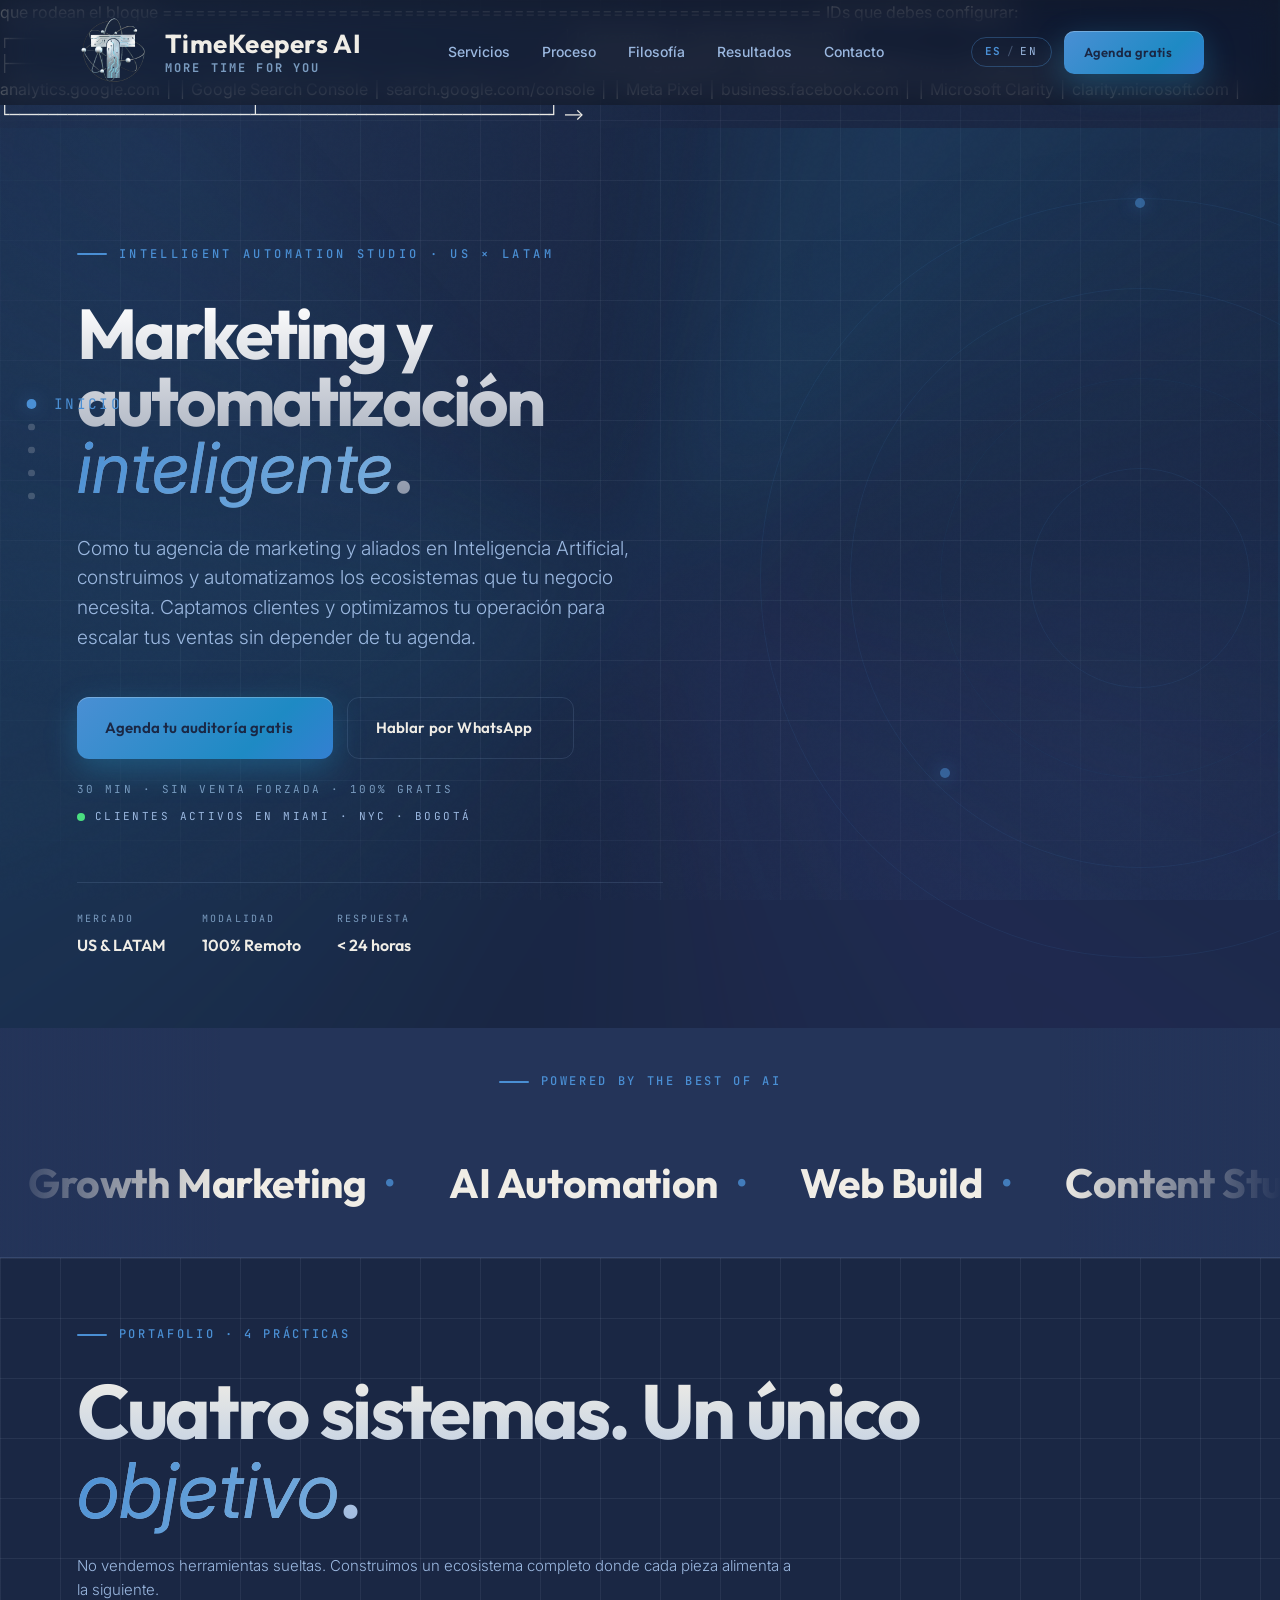
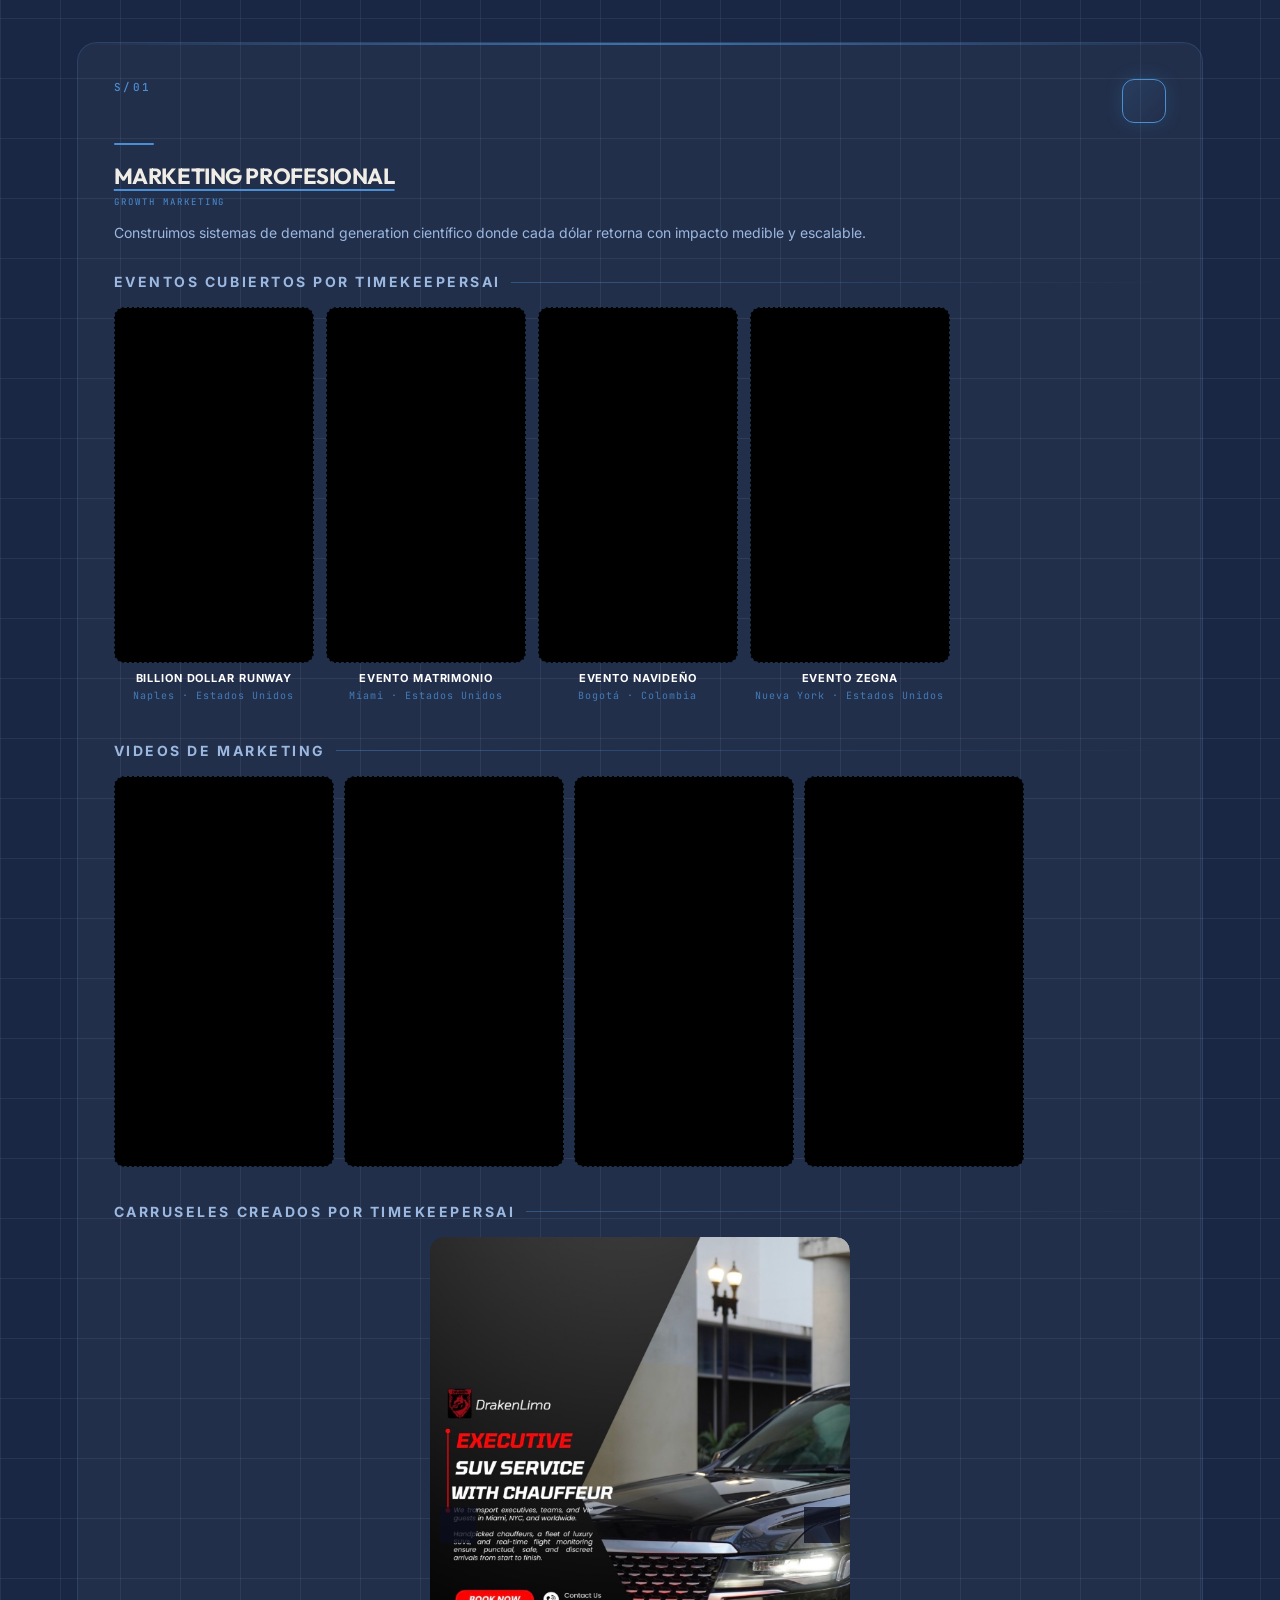
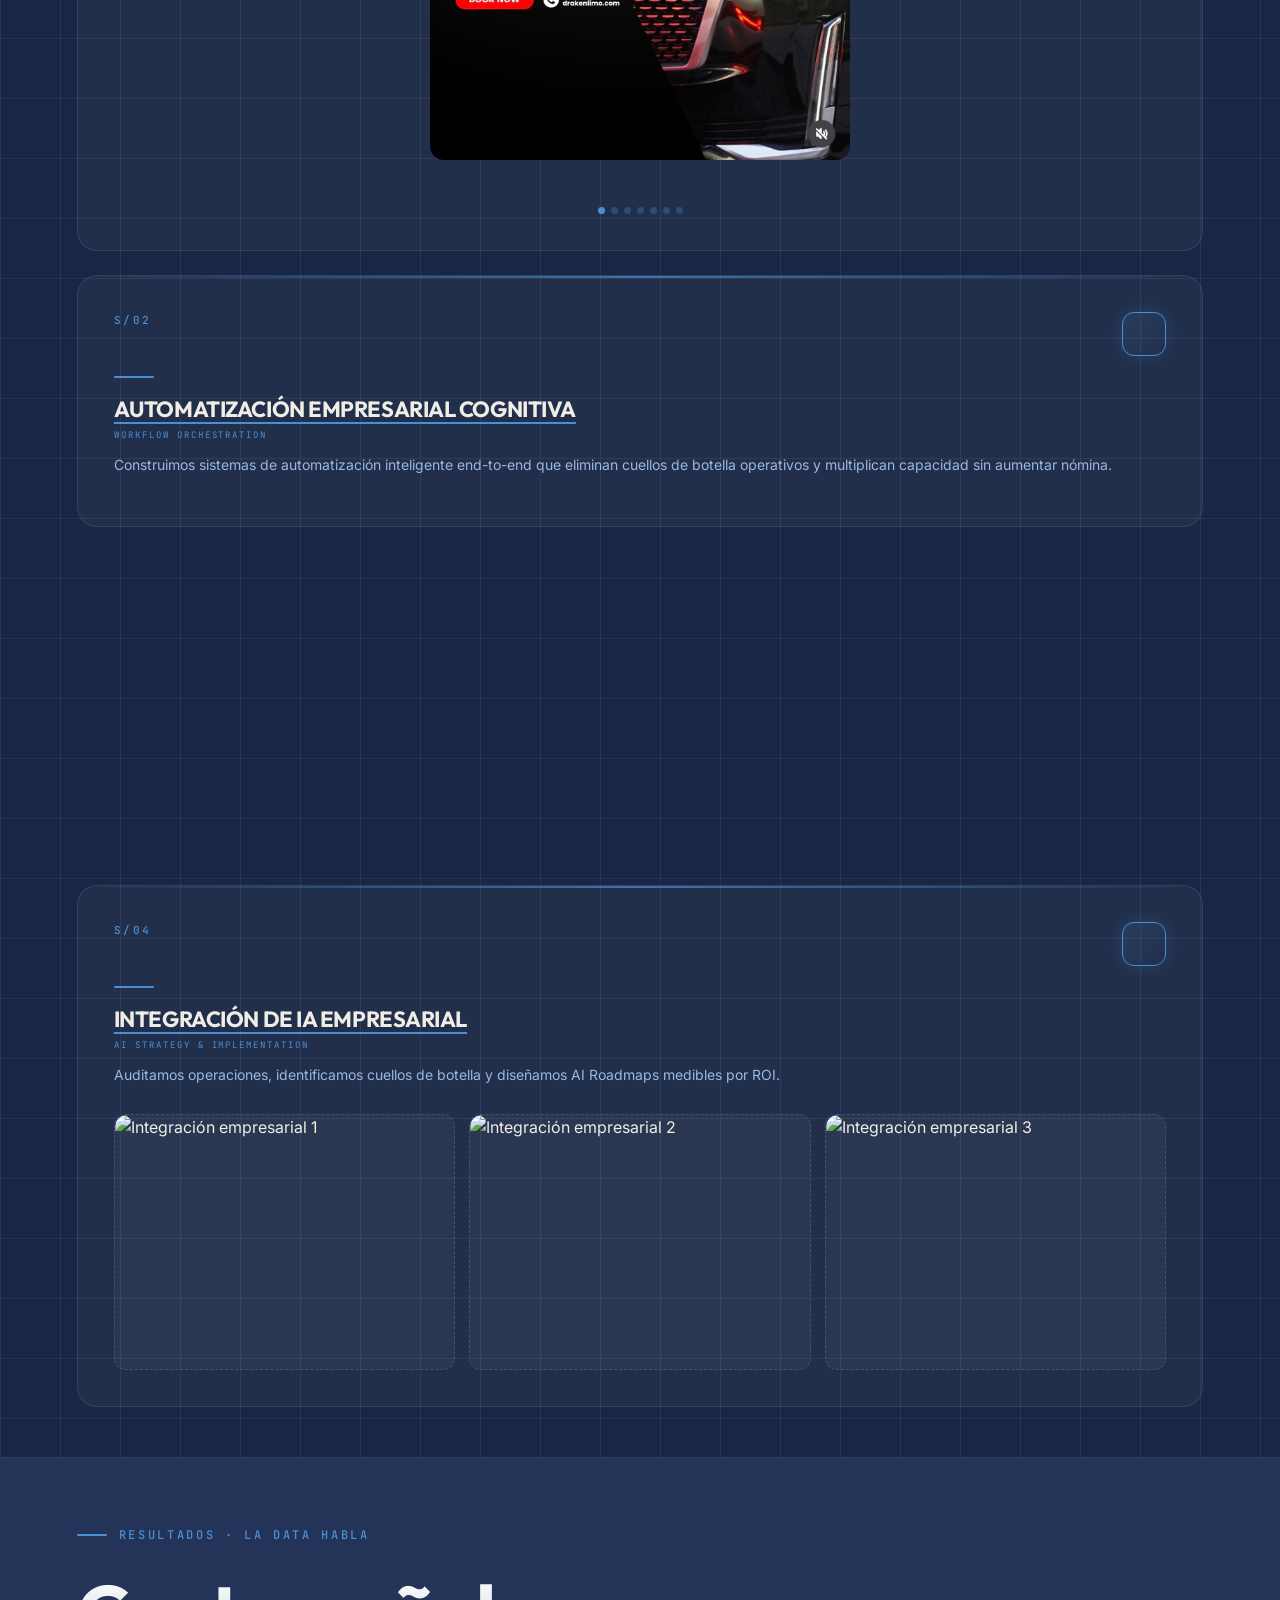
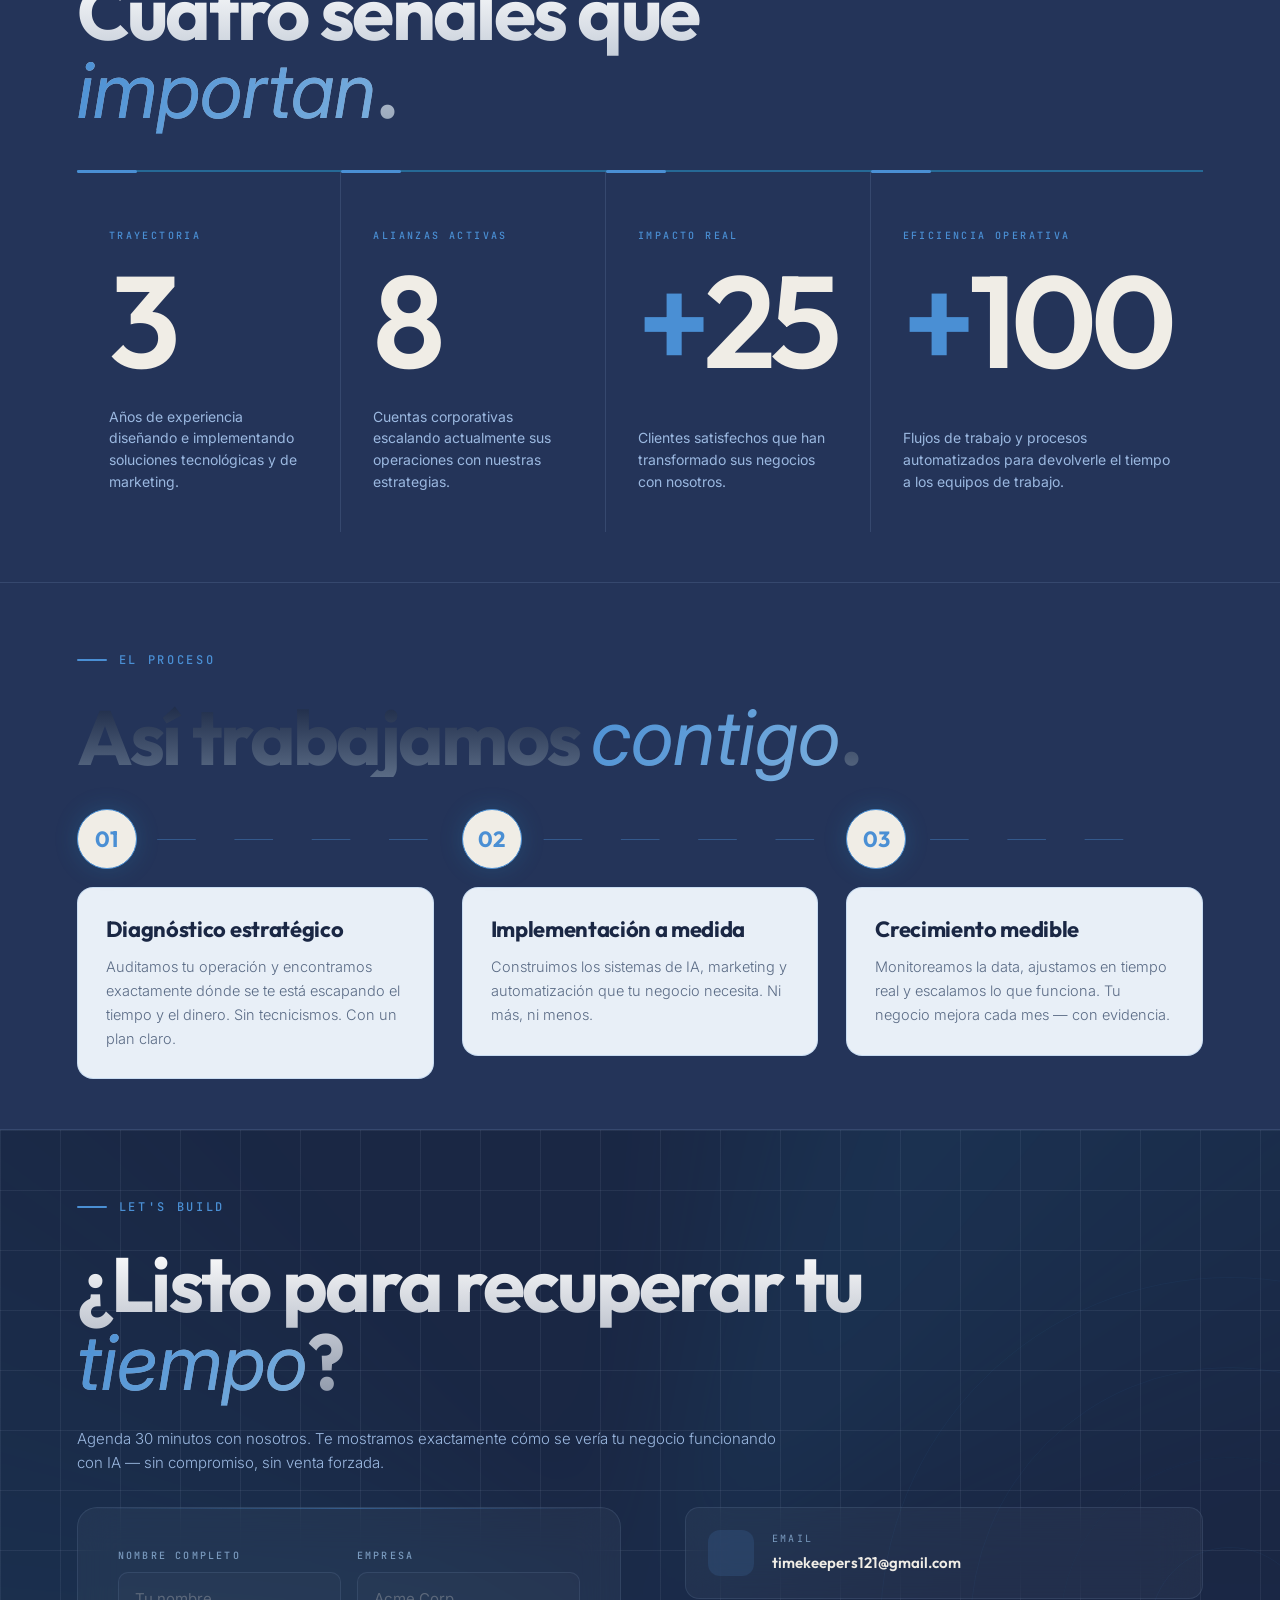
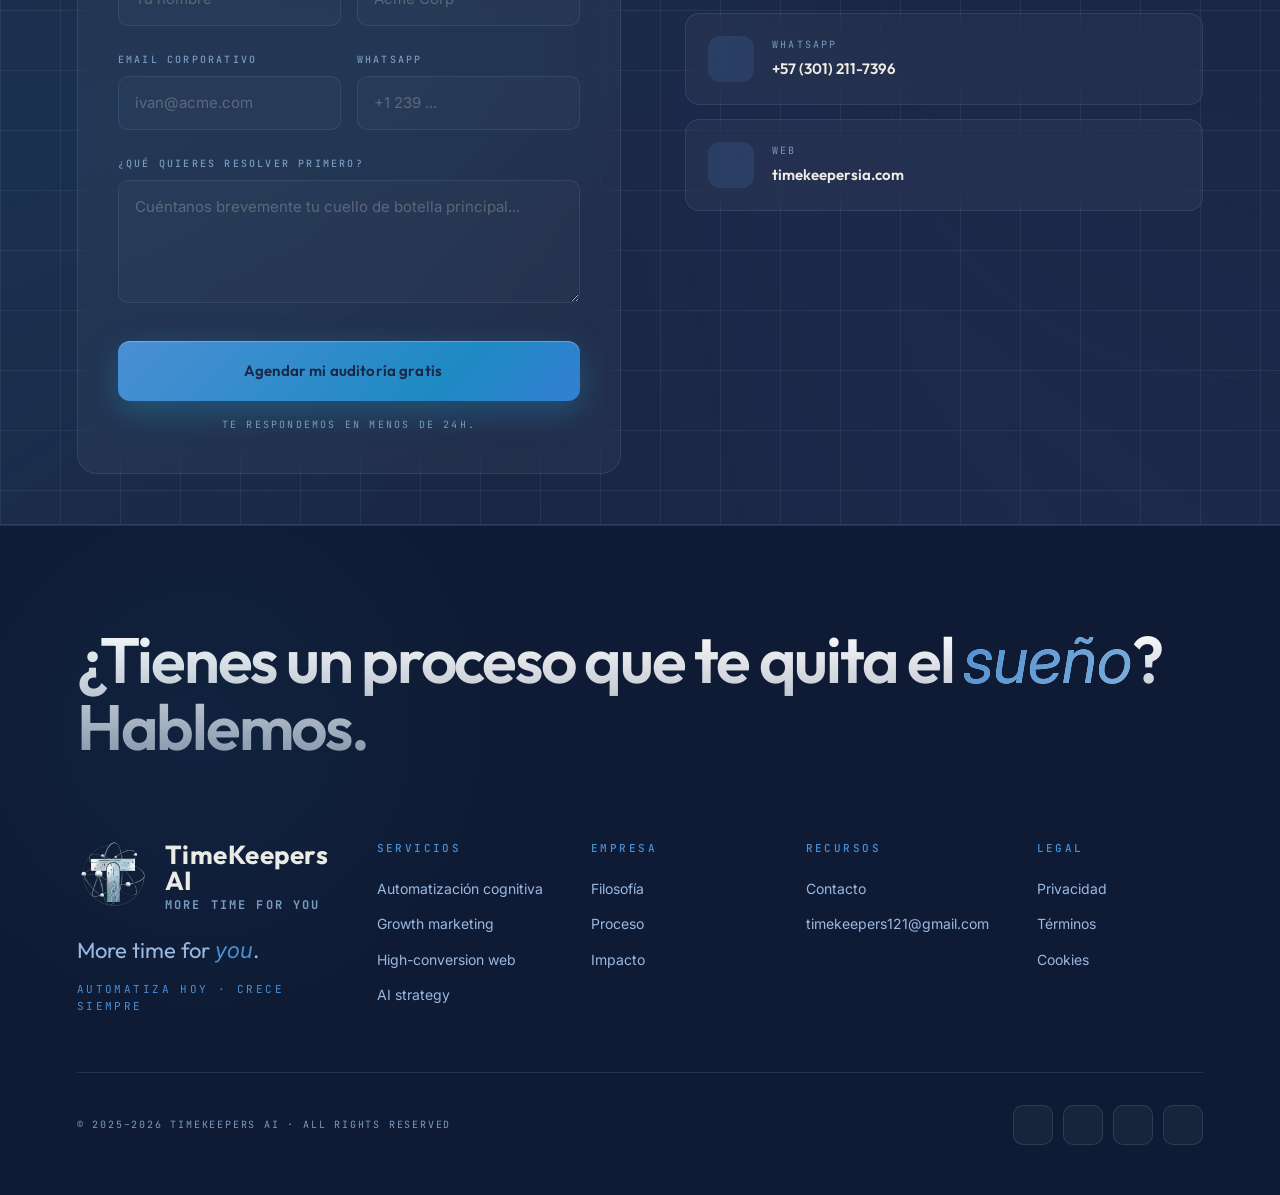
==== commit 5d8ec25d: "Optimización de rendimiento — reducir carga inicial ~37 MB - Hero video: preload auto→metadata (solo" ====
--- a/index.html
+++ b/index.html
@@ -2790,7 +2790,7 @@
   <section class="hero" id="hero">
 
     <!-- Background video -->
-    <video class="hero-video" autoplay loop muted playsinline preload="auto" aria-hidden="true">
+    <video class="hero-video" autoplay loop muted playsinline preload="metadata" aria-hidden="true">
       <source src="estees/Video AI 2.mp4" type="video/mp4" />
     </video>
     <div class="hero-video-overlay" aria-hidden="true"></div>
@@ -2921,7 +2921,7 @@
 
             <div class="svc-evento-item">
               <div class="svc-video-slot">
-                <video src="assets/videos/marketing/Eventos/evento-runway.mp4" autoplay muted loop playsinline preload="auto"></video>
+                <video src="assets/videos/marketing/Eventos/evento-runway.mp4" autoplay muted loop playsinline preload="none" data-lazy-video></video>
               </div>
               <div class="svc-evento-label">
                 <strong>Billion Dollar Runway</strong>
@@ -2931,7 +2931,7 @@
 
             <div class="svc-evento-item">
               <div class="svc-video-slot">
-                <video src="assets/videos/marketing/Eventos/evento-matrimonio.mp4" autoplay muted loop playsinline preload="auto"></video>
+                <video src="assets/videos/marketing/Eventos/evento-matrimonio.mp4" autoplay muted loop playsinline preload="none" data-lazy-video></video>
               </div>
               <div class="svc-evento-label">
                 <strong>Evento Matrimonio</strong>
@@ -2941,7 +2941,7 @@
 
             <div class="svc-evento-item">
               <div class="svc-video-slot">
-                <video src="assets/videos/marketing/Eventos/evento-navideno.mp4" autoplay muted loop playsinline preload="auto"></video>
+                <video src="assets/videos/marketing/Eventos/evento-navideno.mp4" autoplay muted loop playsinline preload="none" data-lazy-video></video>
               </div>
               <div class="svc-evento-label">
                 <strong>Evento Navideño</strong>
@@ -2951,7 +2951,7 @@
 
             <div class="svc-evento-item">
               <div class="svc-video-slot">
-                <video src="assets/videos/marketing/Eventos/evento-zegna.mp4" autoplay muted loop playsinline preload="auto"></video>
+                <video src="assets/videos/marketing/Eventos/evento-zegna.mp4" autoplay muted loop playsinline preload="none" data-lazy-video></video>
               </div>
               <div class="svc-evento-label">
                 <strong>Evento ZEGNA</strong>
@@ -2965,16 +2965,16 @@
           <p class="svc-block-title" data-i18n="svc01-mktvideos">Videos de Marketing</p>
           <div class="svc-media-grid mkt-row">
             <div class="svc-video-slot">
-              <video src="assets/videos/marketing/video-marketing1.mp4" autoplay muted loop playsinline preload="auto"></video>
+              <video src="assets/videos/marketing/video-marketing1.mp4" autoplay muted loop playsinline preload="none" data-lazy-video></video>
             </div>
             <div class="svc-video-slot">
-              <video src="assets/videos/marketing/video-marketing2.mp4" autoplay muted loop playsinline preload="auto"></video>
+              <video src="assets/videos/marketing/video-marketing2.mp4" autoplay muted loop playsinline preload="none" data-lazy-video></video>
             </div>
             <div class="svc-video-slot">
-              <video src="assets/videos/marketing/video-marketing3.mp4" autoplay muted loop playsinline preload="auto"></video>
+              <video src="assets/videos/marketing/video-marketing3.mp4" autoplay muted loop playsinline preload="none" data-lazy-video></video>
             </div>
             <div class="svc-video-slot">
-              <video src="assets/videos/marketing/video-marketing4.mp4" autoplay muted loop playsinline preload="auto"></video>
+              <video src="assets/videos/marketing/video-marketing4.mp4" autoplay muted loop playsinline preload="none" data-lazy-video></video>
             </div>
           </div>
 
@@ -3777,10 +3777,34 @@
 })();
 </script>
 
+<!-- ====================== LAZY VIDEO LOADER ====================== -->
+<script>
+(function () {
+  var lazyVideos = document.querySelectorAll('video[data-lazy-video]');
+  if (!lazyVideos.length) return;
+
+  var vio = new IntersectionObserver(function (entries) {
+    entries.forEach(function (e) {
+      var v = e.target;
+      if (e.isIntersecting) {
+        if (v.readyState === 0) {
+          v.load();
+        }
+        v.play().catch(function(){});
+      } else {
+        v.pause();
+      }
+    });
+  }, { rootMargin: '200px 0px', threshold: 0.1 });
+
+  lazyVideos.forEach(function (v) { vio.observe(v); });
+})();
+</script>
+
 <!-- ====================== GSAP + LENIS (animation layer) ====================== -->
-<script src="https://cdnjs.cloudflare.com/ajax/libs/gsap/3.12.5/gsap.min.js"></script>
-<script src="https://cdnjs.cloudflare.com/ajax/libs/gsap/3.12.5/ScrollTrigger.min.js"></script>
-<script src="https://cdn.jsdelivr.net/npm/lenis@1.1.14/dist/lenis.min.js"></script>
+<script src="https://cdnjs.cloudflare.com/ajax/libs/gsap/3.12.5/gsap.min.js" defer></script>
+<script src="https://cdnjs.cloudflare.com/ajax/libs/gsap/3.12.5/ScrollTrigger.min.js" defer></script>
+<script src="https://cdn.jsdelivr.net/npm/lenis@1.1.14/dist/lenis.min.js" defer></script>
 <script>
 (function () {
   if (typeof gsap === 'undefined') return;
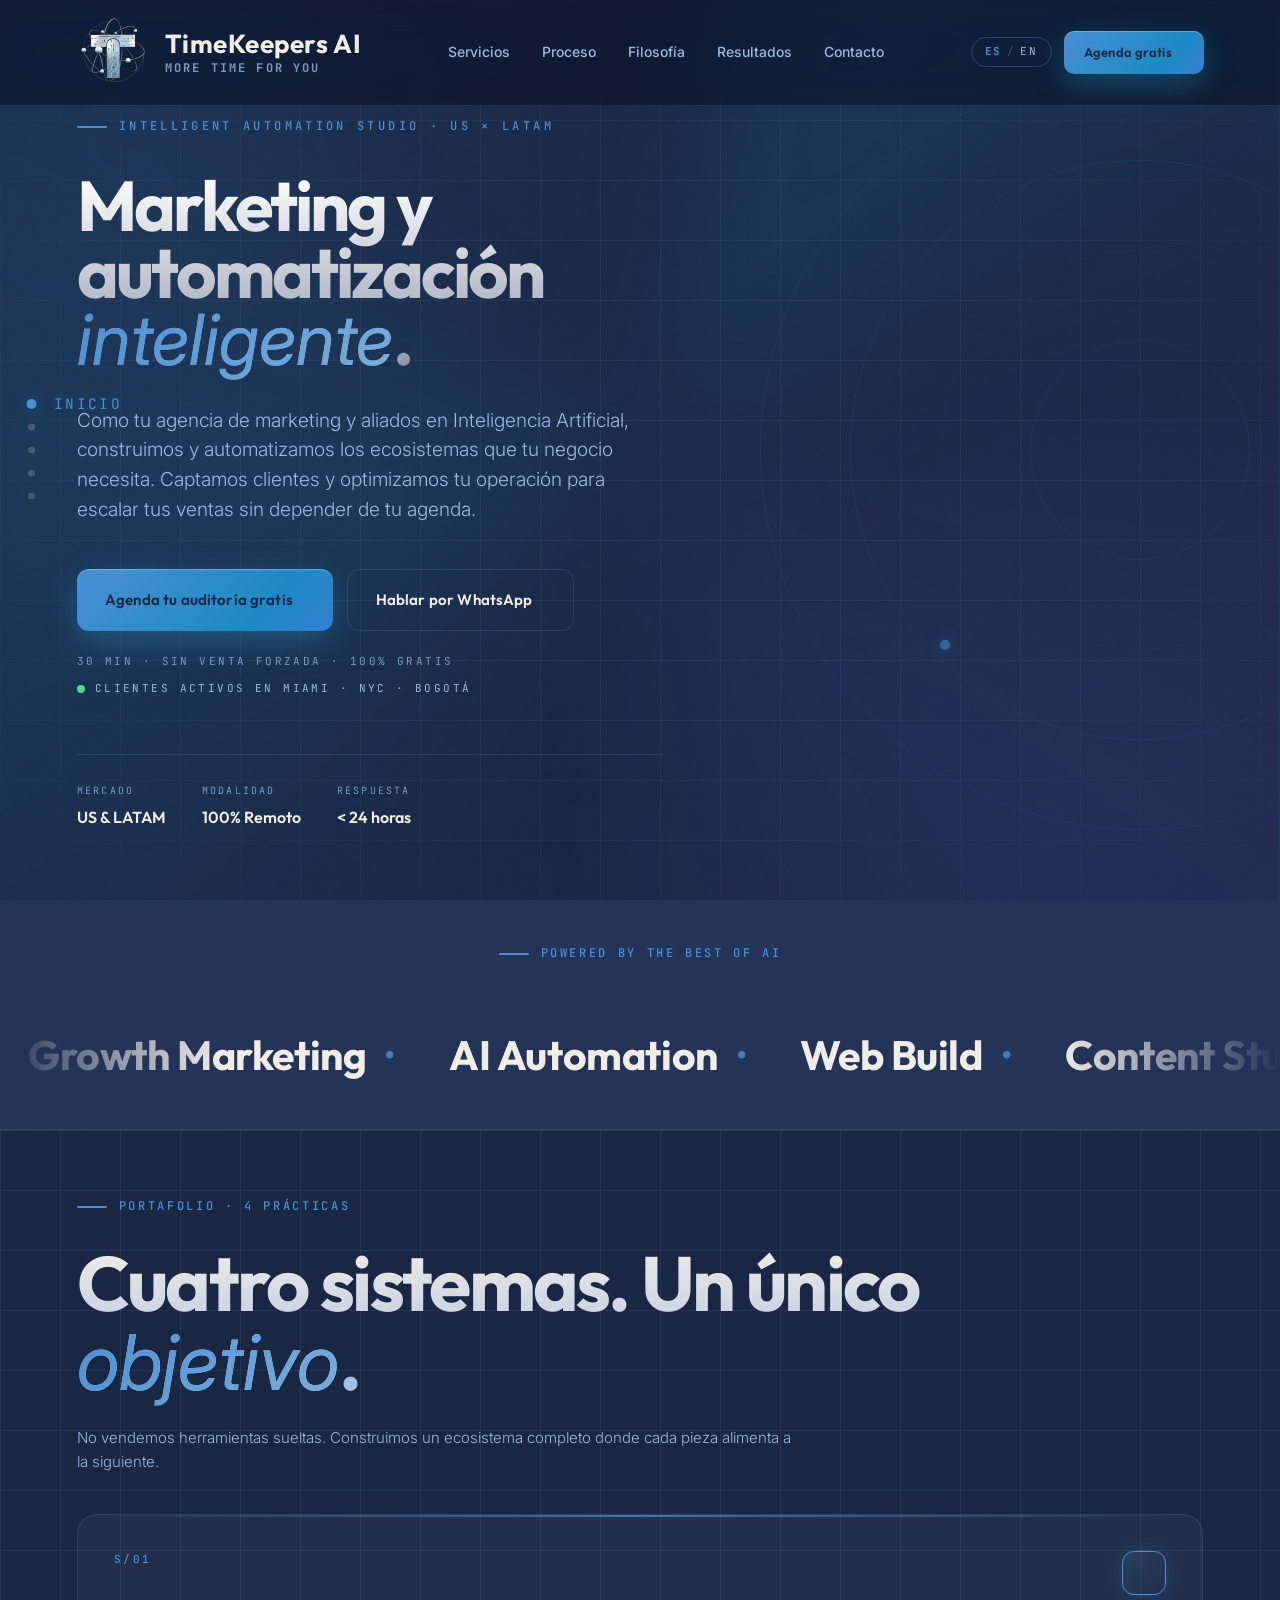
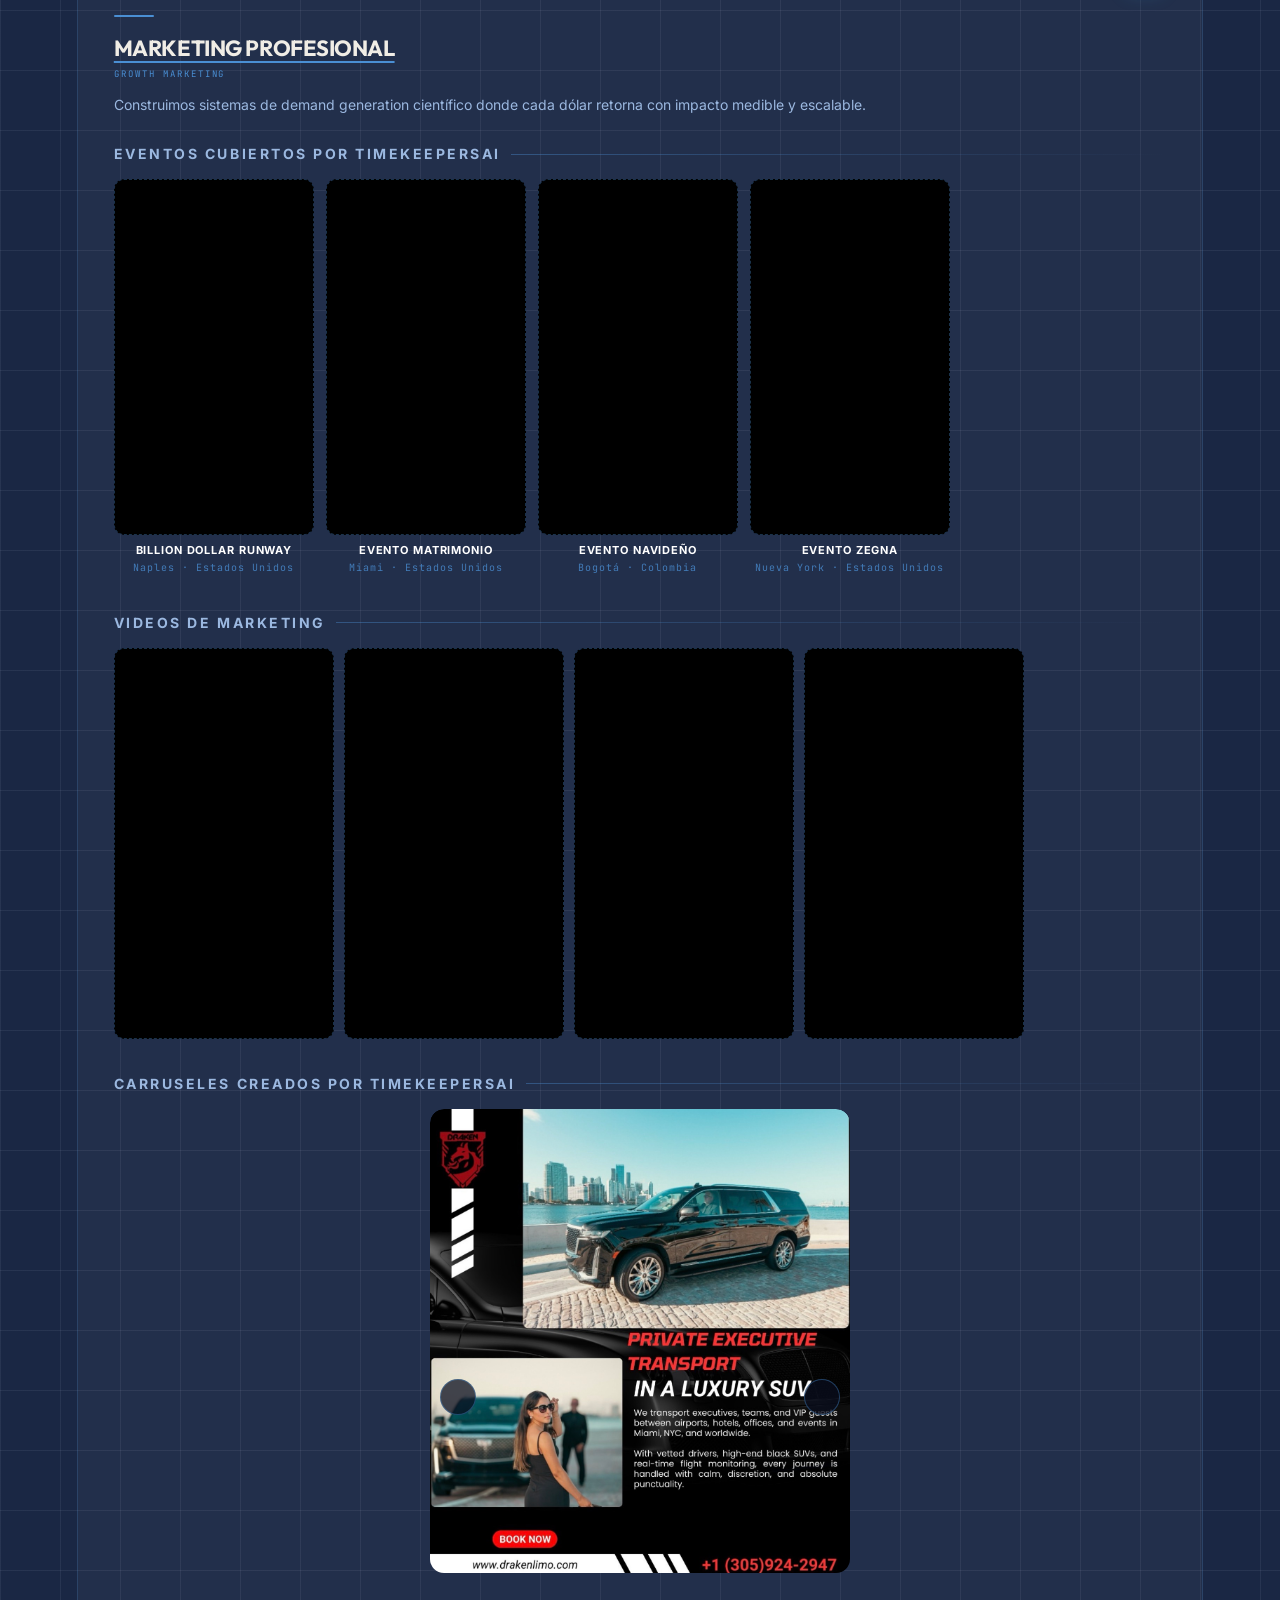
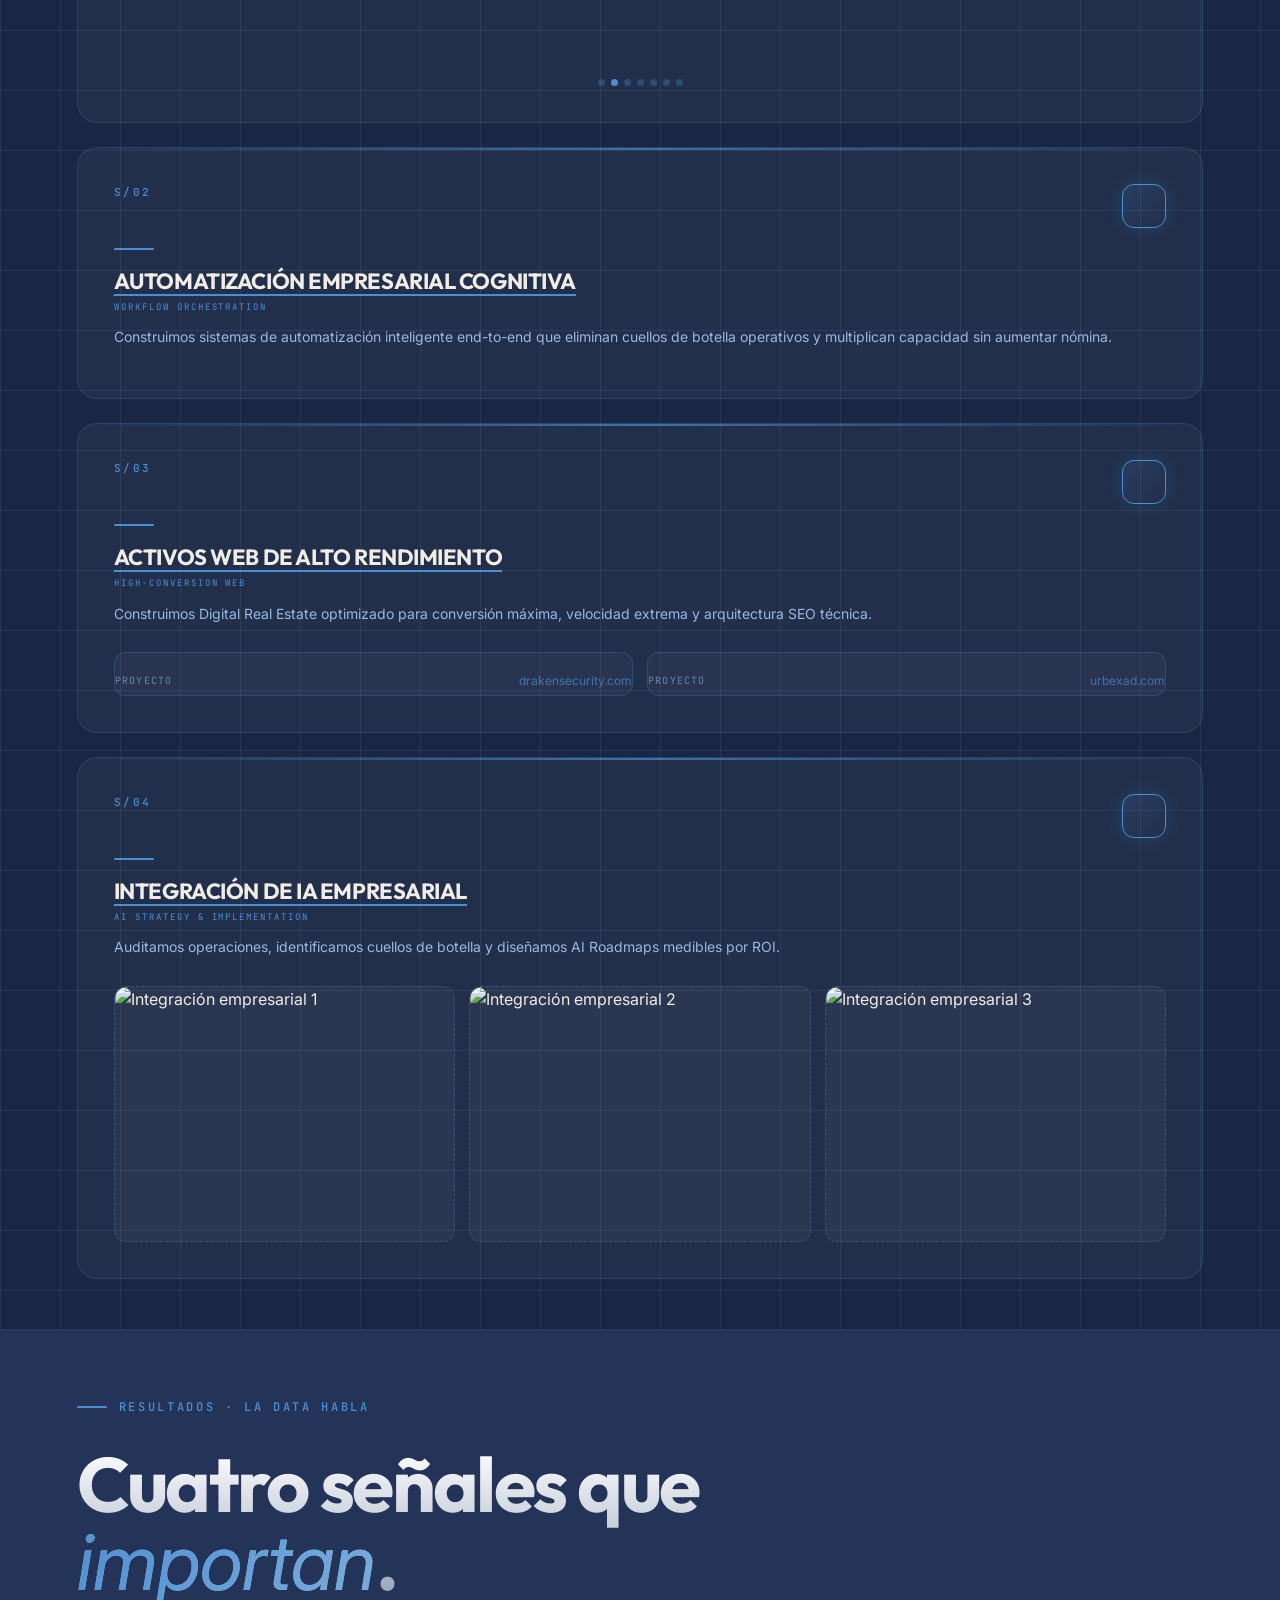
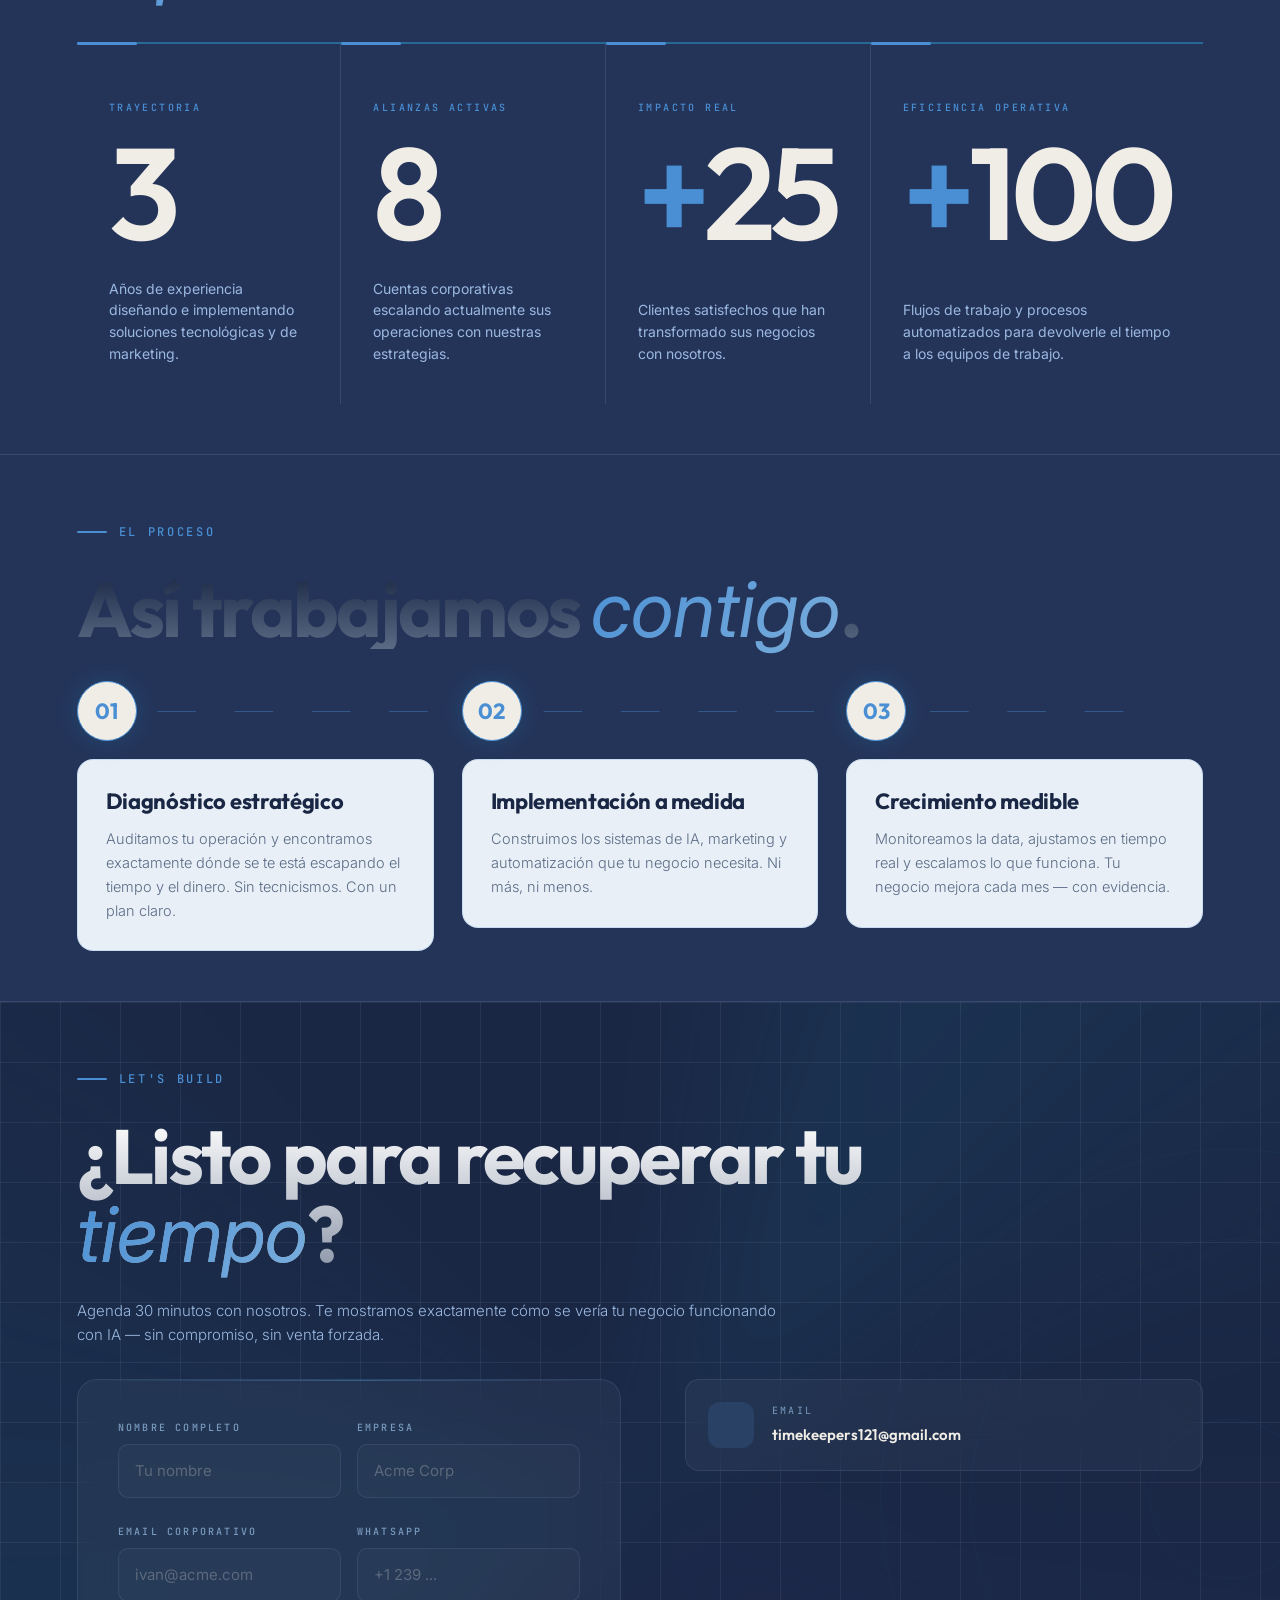
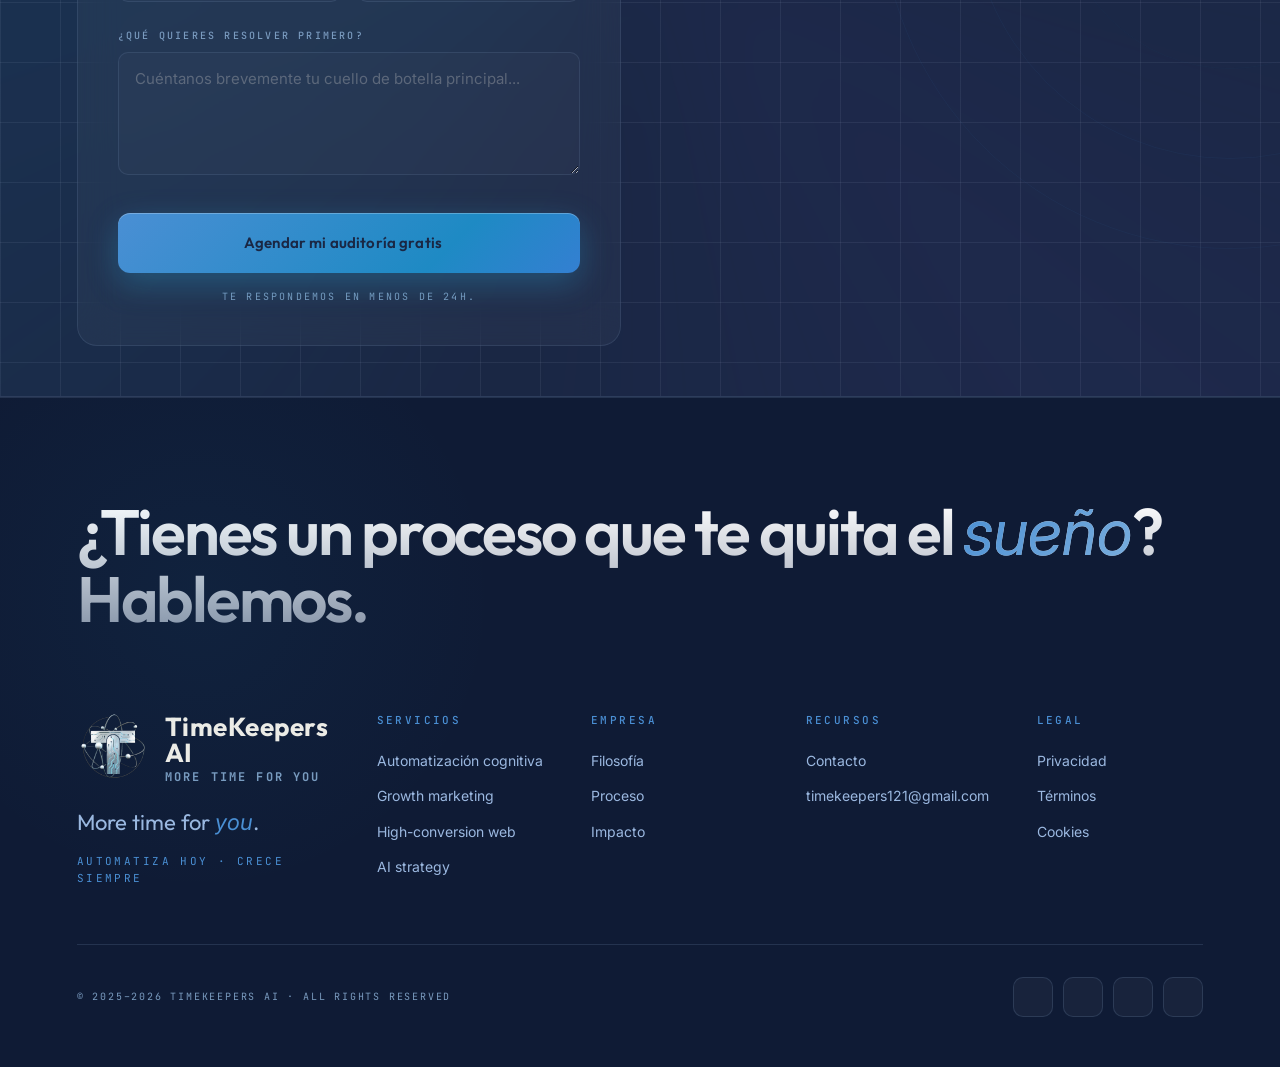
==== commit 3daafca3: "Fix: elimina tabla de tracking que se renderizaba como texto visible El comentario HTML contenía -->" ====
--- a/index.html
+++ b/index.html
@@ -2652,24 +2652,7 @@
 .lang-toggle .lang-sep { opacity: 0.35; }
 @media (max-width: 480px) { .lang-toggle { padding: 4px 9px; font-size: 10px; } }
 </style>
-<!-- ============================================================
-  TRACKING & ANALYTICS — TimeKeepers AI
-  Para activar cada herramienta:
-    1. Reemplaza el ID de placeholder por el tuyo
-    2. Quita los comentarios <!-- y --> que rodean el bloque
-  ============================================================
-
-  IDs que debes configurar:
-  ┌─────────────────────────┬──────────────────────────────┐
-  │ Herramienta             │ Dónde obtener el ID          │
-  ├─────────────────────────┼──────────────────────────────┤
-  │ Google Tag Manager      │ tagmanager.google.com        │
-  │ Google Analytics 4      │ analytics.google.com         │
-  │ Google Search Console   │ search.google.com/console    │
-  │ Meta Pixel              │ business.facebook.com        │
-  │ Microsoft Clarity       │ clarity.microsoft.com        │
-  └─────────────────────────┴──────────────────────────────┘
--->
+<!-- TRACKING & ANALYTICS — Para activar: reemplaza el ID y descomenta el bloque correspondiente -->
 
 <!-- 1. GOOGLE TAG MANAGER — reemplaza GTM-XXXXXXX por tu ID -->
 <!--
